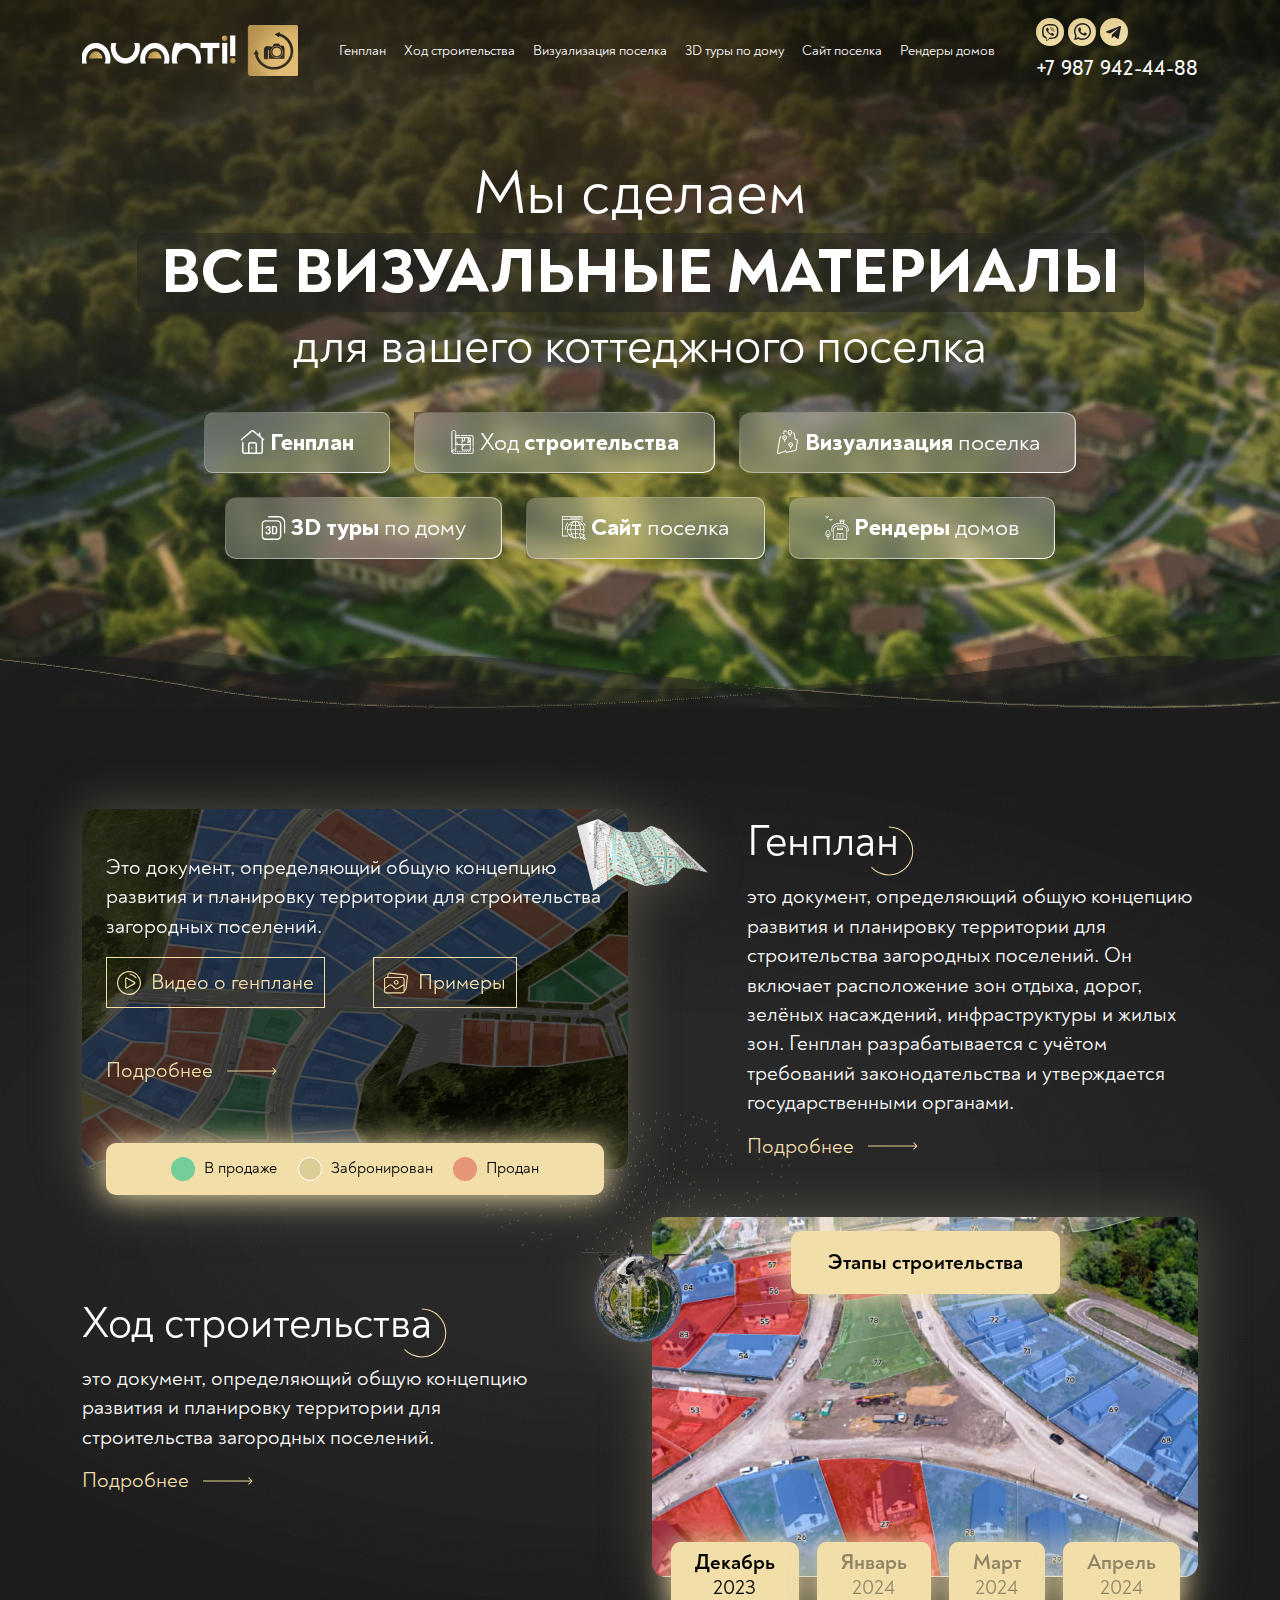
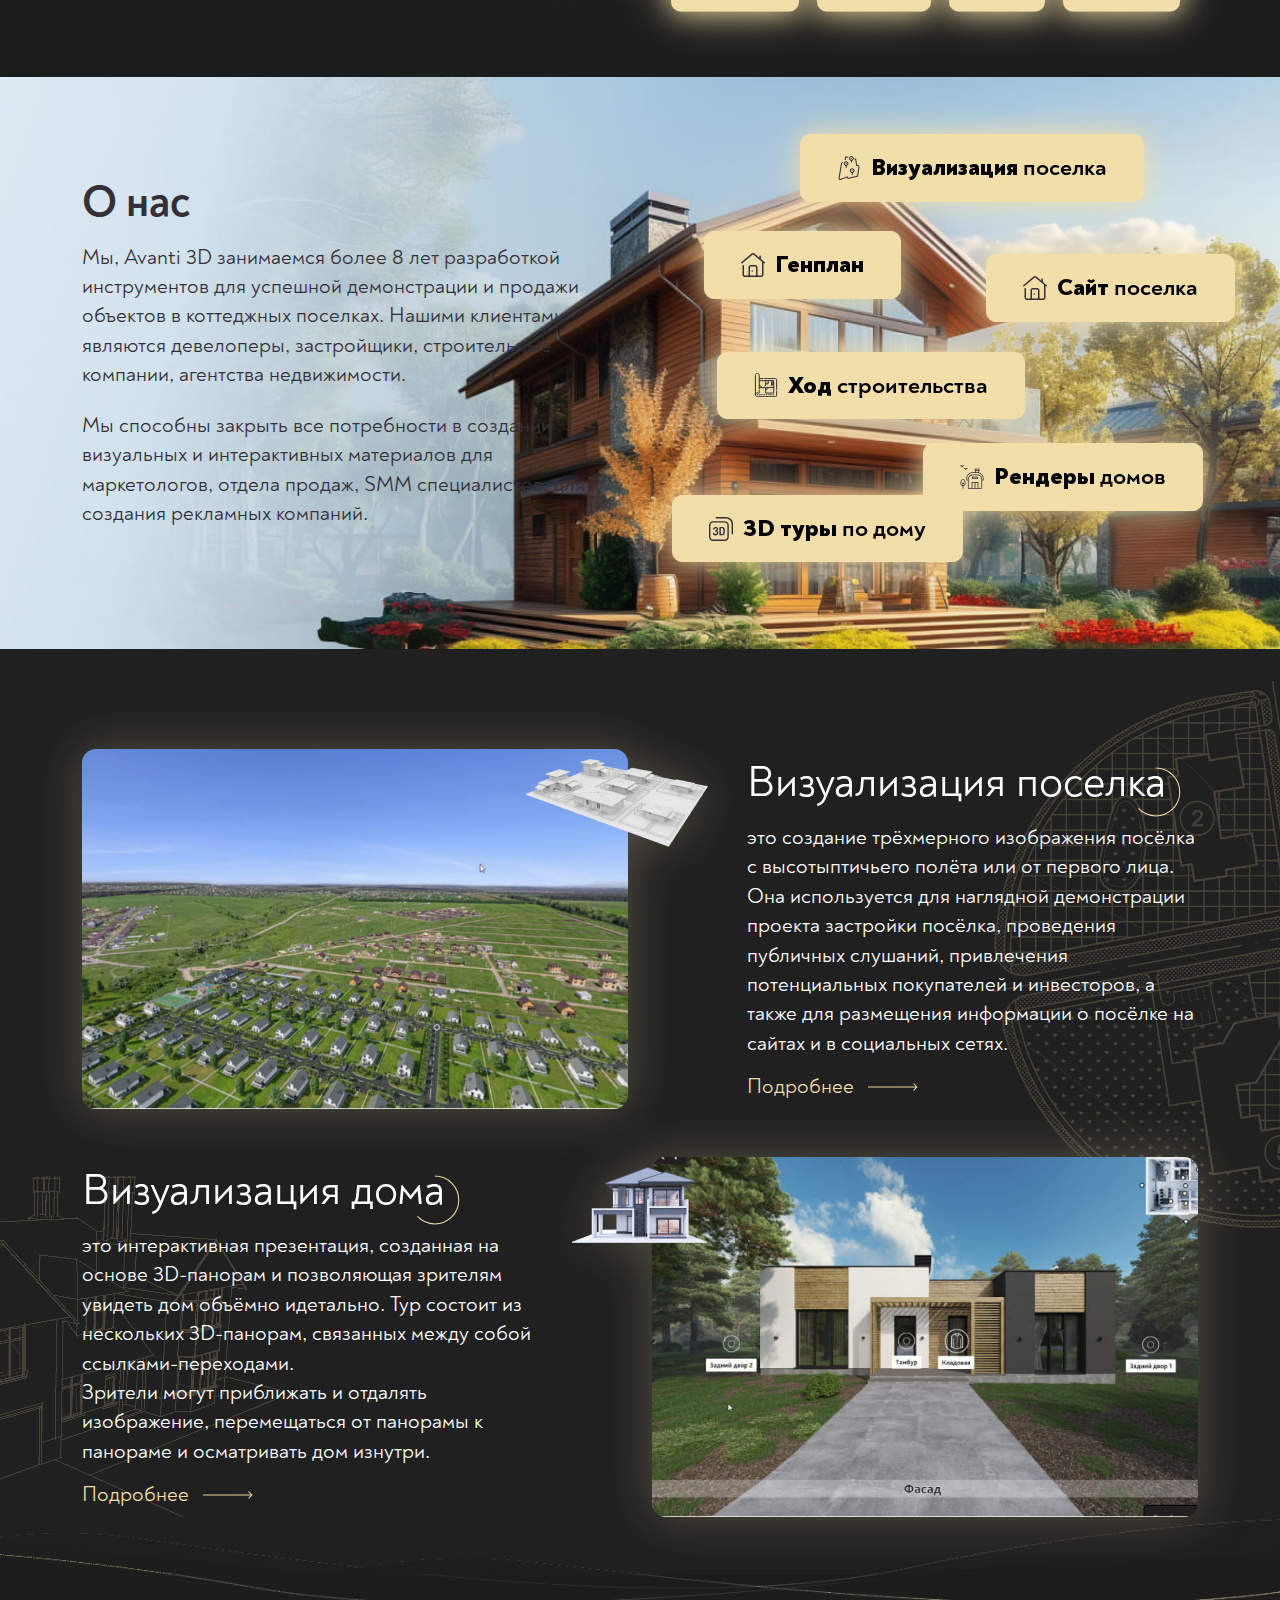
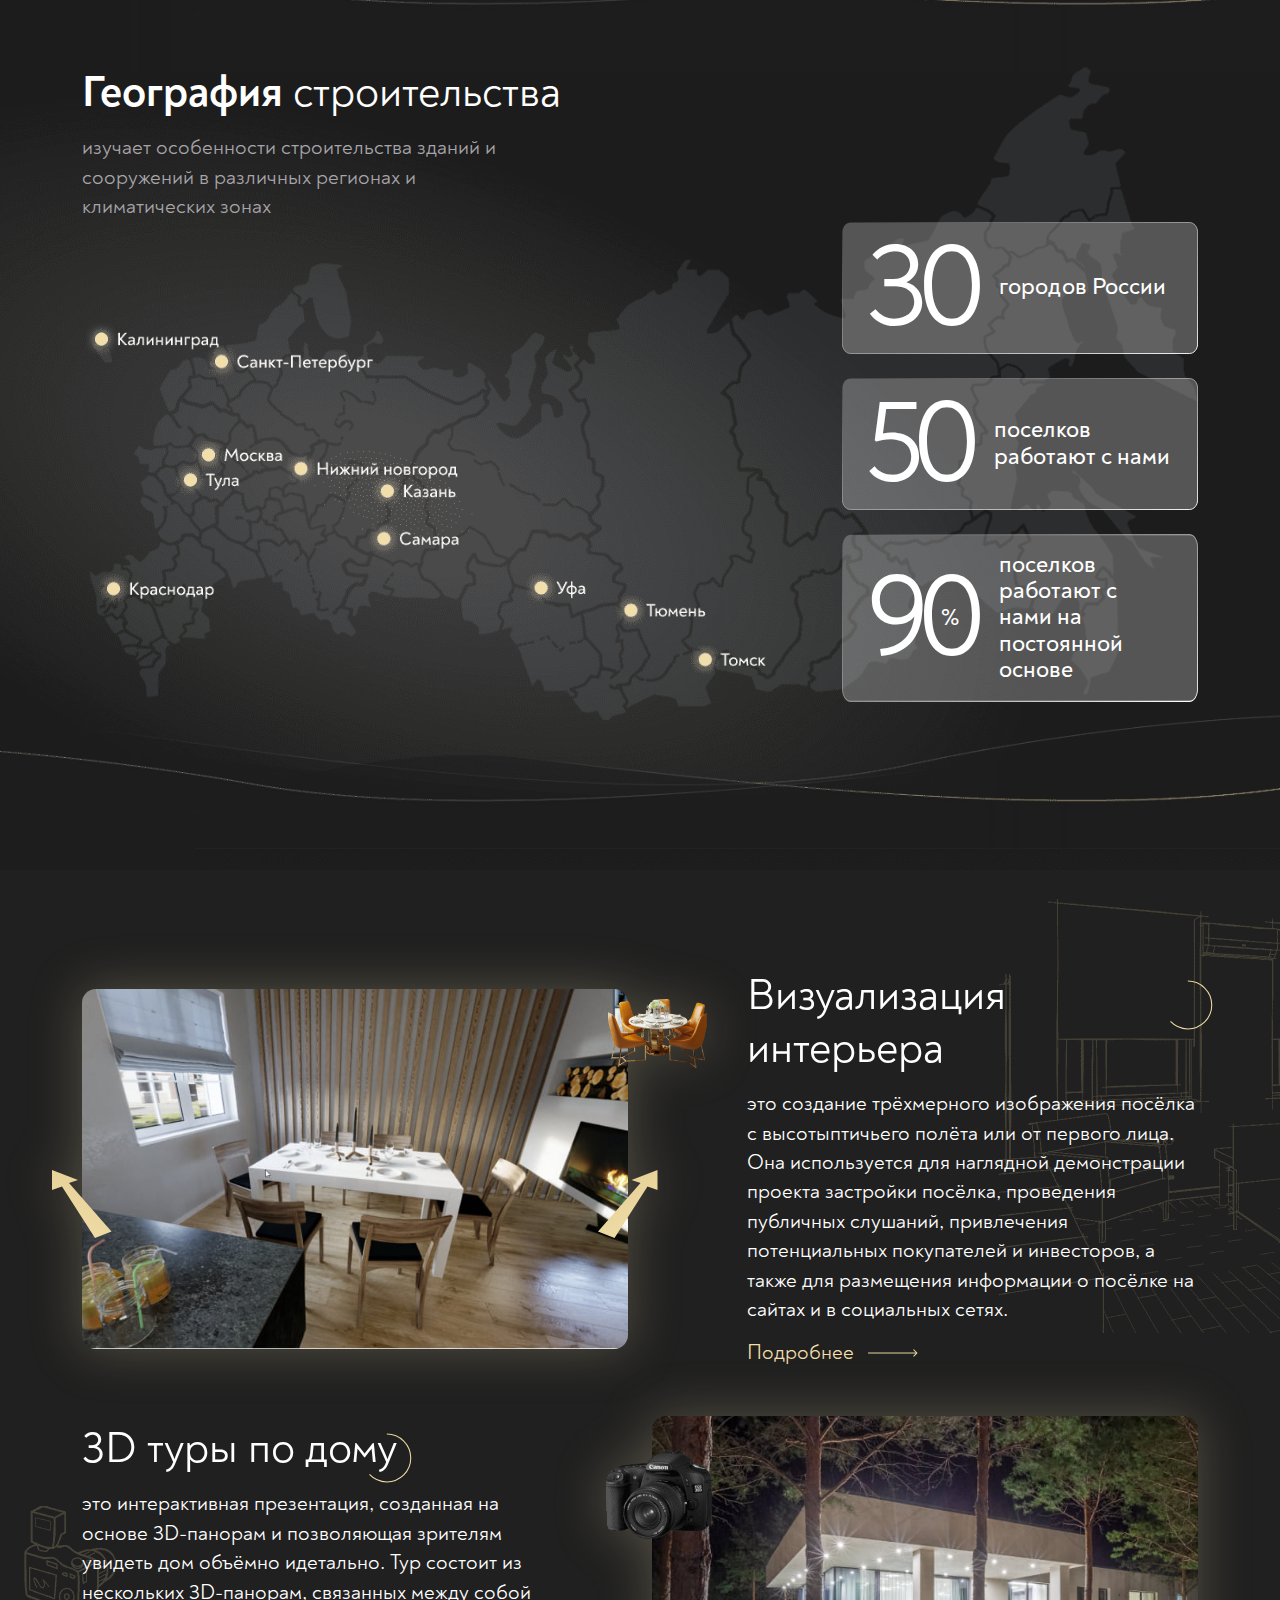
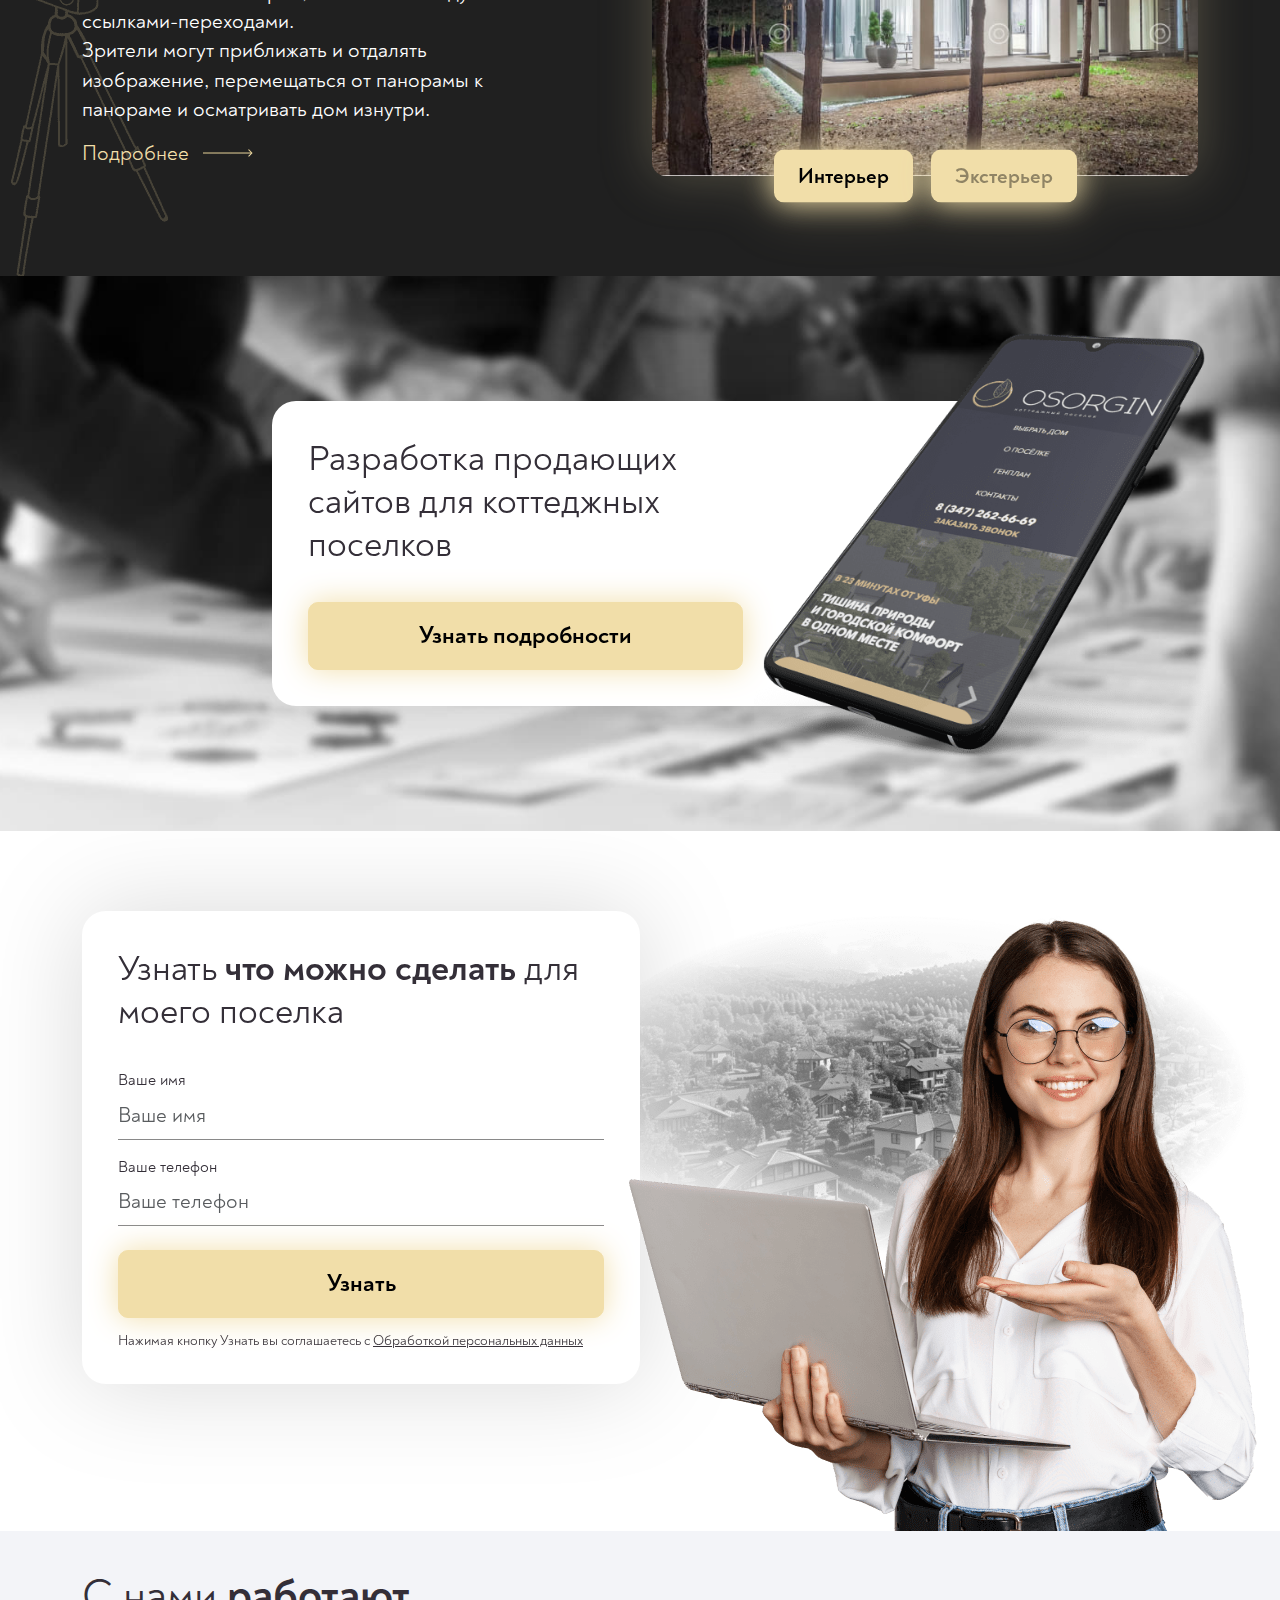
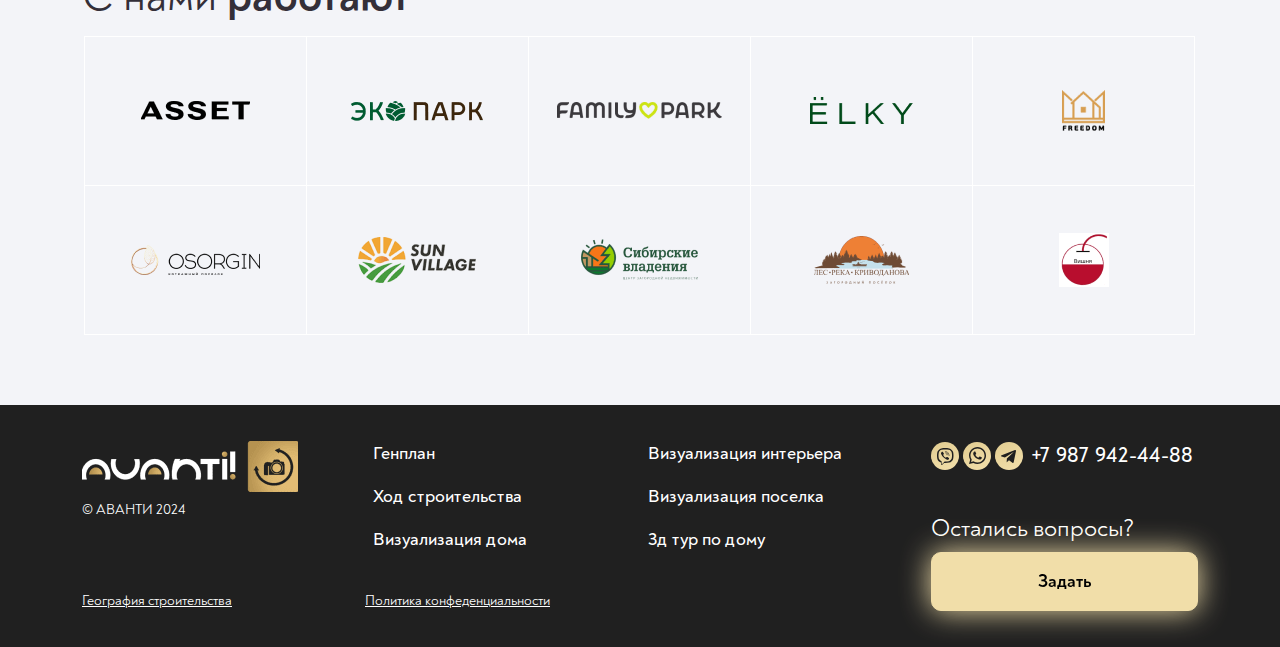
==== index.html @ cb3078d7 "desktop & mobile" ====
<!DOCTYPE html>
<html lang="ru">
<head>
    <meta charset="UTF-8">
    <meta name="viewport" content="width=device-width, initial-scale=1.0">
    <link rel="stylesheet" href="css/bootstrap.min.css">
    <link rel="stylesheet" href="css/style.min.css">
    <link rel="stylesheet" href="fonts/fonts.css">
    <title>Avanti</title>
</head>
<body>
    <main>
        <header>
            <div class="container d-flex justify-content-between align-items-center">
                <a href="index.html">
                    <img src="imgs/logo.png" alt="Avanti" class="logo">
                </a>
                <div class="offcanvas-xl offcanvas-end" tabindex="-1" id="offcanvasMenu">
                    <div class="offcanvas-bodyposition-relative">
                        <button type="button" class="btn-close d-xl-none" data-bs-dismiss="offcanvas" data-bs-target="#offcanvasMenu" aria-label="Close">
                            <svg stroke="currentColor" fill="none" stroke-width="0" viewBox="0 0 24 24" height="1em" width="1em" xmlns="http://www.w3.org/2000/svg"><path d="M6.2253 4.81108C5.83477 4.42056 5.20161 4.42056 4.81108 4.81108C4.42056 5.20161 4.42056 5.83477 4.81108 6.2253L10.5858 12L4.81114 17.7747C4.42062 18.1652 4.42062 18.7984 4.81114 19.1889C5.20167 19.5794 5.83483 19.5794 6.22535 19.1889L12 13.4142L17.7747 19.1889C18.1652 19.5794 18.7984 19.5794 19.1889 19.1889C19.5794 18.7984 19.5794 18.1652 19.1889 17.7747L13.4142 12L19.189 6.2253C19.5795 5.83477 19.5795 5.20161 19.189 4.81108C18.7985 4.42056 18.1653 4.42056 17.7748 4.81108L12 10.5858L6.2253 4.81108Z" fill="currentColor"></path></svg>
                        </button>
                        <nav>
                            <ul>
                                <li>
                                    <a href="">Генплан</a>
                                </li>
                                <li>
                                    <a href="">Ход строительства</a>
                                </li>
                                <li>
                                    <a href="">Визуализация поселка</a>
                                </li>
                                <li>
                                    <a href="">3D туры по дому</a>
                                </li>
                                <li>
                                    <a href="">Сайт поселка</a>
                                </li>
                                <li>
                                    <a href="">Рендеры домов</a>
                                </li>
                            </ul>
                        </nav>
                    </div>
                </div>
                
                <div class="d-none d-sm-block d-xxl-flex align-items-center">
                    <ul class="social">
                        <li><a href=""><img src="imgs/icons/viber.svg" alt="viber"></a></li>
                        <li><a href=""><img src="imgs/icons/wapp.svg" alt="wapp"></a></li>
                        <li><a href=""><img src="imgs/icons/tg.svg" alt="tg"></a></li>
                    </ul>
                    <a href="tel:+79879424488" class="d-block fs-md fw-5 ms-xxl-2 mt-2 mt-xxl-0">+7 987 942-44-88</a>
                </div>

                <button class="btn-mobileMenu d-xl-none" type="button" data-bs-toggle="offcanvas" data-bs-target="#offcanvasMenu">
                    <svg stroke="currentColor" fill="currentColor" stroke-width="0" viewBox="0 0 1024 1024" height="32px" width="32px" xmlns="http://www.w3.org/2000/svg"><path d="M27 193.6c-8.2-8.2-12.2-18.6-12.2-31.2s4-23 12.2-31.2S45.6 119 58.2 119h912.4c12.6 0 23 4 31.2 12.2s12.2 18.6 12.2 31.2-4 23-12.2 31.2-18.6 12.2-31.2 12.2H58.2c-12.6 0-23-4-31.2-12.2zm974.8 285.2c8.2 8.2 12.2 18.6 12.2 31.2s-4 23-12.2 31.2-18.6 12.2-31.2 12.2H58.2c-12.6 0-23-4-31.2-12.2S14.8 522.6 14.8 510s4-23 12.2-31.2 18.6-12.2 31.2-12.2h912.4c12.6 0 23 4 31.2 12.2zm0 347.4c8.2 8.2 12.2 18.6 12.2 31.2s-4 23-12.2 31.2-18.6 12.2-31.2 12.2H58.2c-12.6 0-23-4-31.2-12.2S14.8 870 14.8 857.4s4-23 12.2-31.2S45.6 814 58.2 814h912.4c12.6 0 23 4.2 31.2 12.2z"></path></svg>
                </button>
            </div>
        </header>

        <section class="sec1">
            <div class="container">
                <h1>
                    <span>Мы сделаем</span>
                    <br/><strong>все визуальные материалы</strong>
                    <br/>для вашего коттеджного поселка
                </h1>
                <ul class="sec1__menu">
                    <li>
                        <a href="">
                            <img src="imgs/icons/home.svg" alt="Генплан">
                            <strong>Генплан</strong>
                        </a>
                    </li>
                    <li>
                        <a href="">
                            <img src="imgs/icons/blueprint.svg" alt="Ход строительства">
                            Ход <strong>строительства</strong>
                        </a>
                    </li>
                    <li>
                        <a href="">
                            <img src="imgs/icons/area-with-pins.svg" alt="Визуализация поселка">
                            <strong>Визуализация</strong> поселка
                        </a>
                    </li>
                    <li>
                        <a href="">
                            <img src="imgs/icons/3d.svg" alt="3D туры по дому">
                            <strong>3D туры</strong> по дому
                        </a>
                    </li>
                    <li>
                        <a href="">
                            <img src="imgs/icons/interface.svg" alt="Сайт поселка">
                            <strong>Сайт</strong> поселка
                        </a>
                    </li>
                    <li>
                        <a href="">
                            <img src="imgs/icons/accommodation.svg" alt="Рендеры домов">
                            <strong>Рендеры</strong> домов
                        </a>
                    </li>
                </ul>
            </div>
        </section>

        <section class="sec2">
            <div class="container">
                <div class="row justify-content-between align-items-center gx-4 gy-5">
                    <div class="col-lg-6">
                        <div class="box">
                            <img src="imgs/img1.jpg" alt="map" class="box__bg">
                            <img src="imgs/icons/map-mini.png" alt="map" class="box__img-right">
                            <div class="box__inner">
                                <p>Это документ, определяющий общую концепцию развития и планировку территории для строительства загородных поселений.</p>
                                <div class="d-sm-flex mt-3">
                                    <button type="button" class="btn-border fs-md me-sm-4 me-lg-5 mb-2 mb-sm-0">
                                        <img src="imgs/icons/play-button.svg" alt="play-button">
                                        <span>Видео о генплане</span>
                                    </button>
                                    <button type="button" class="btn-border fs-md">
                                        <img src="imgs/icons/gallery.svg" alt="play-button">
                                        <span>Примеры</span>
                                    </button>
                                </div>
                                <a href="" class="more mt-5">
                                    <span>Подробнее</span>
                                    <img src="imgs/icons/arrow.svg" alt="arrow">
                                </a>
                            </div>
                            <div class="box__control-full">
                                <ul class="indicator">
                                    <li>
                                        <div class="indicator-sale"></div>
                                        <span>В продаже</span>
                                    </li>
                                    <li>
                                        <div class="indicator-booked"></div>
                                        <span>Забронирован</span>
                                    </li>
                                    <li>
                                        <div class="indicator-sold"></div>
                                        <span>Продан</span>
                                    </li>
                                </ul>
                            </div>
                        </div>
                    </div>
                    <div class="col-lg-5">
                        <h2>Генплан</h2>
                        <p>это документ, определяющий общую концепцию развития и планировку территории для строительства загородных поселений. Он включает расположение зон отдыха, дорог, зелёных насаждений, инфраструктуры и жилых зон. Генплан разрабатывается с учётом требований законодательства и утверждается государственными органами.</p>
                        <a href="" class="more">
                            <span>Подробнее</span>
                            <img src="imgs/icons/arrow.svg" alt="arrow">
                        </a>
                    </div>
                    <div class="col-lg-5">
                        <h2>Ход строительства</h2>
                        <p>это документ, определяющий общую концепцию развития и планировку территории для строительства загородных поселений.</p>
                        <a href="" class="more">
                            <span>Подробнее</span>
                            <img src="imgs/icons/arrow.svg" alt="arrow">
                        </a>
                    </div>
                    <div class="col-lg-6">
                        <div class="box">
                            <div id="carousel-stages" class="box__bg carousel slide">
                                <div class="carousel-inner">
                                    <div class="carousel-item active">
                                        <img src="imgs/img2.jpg" class="d-block w-100" alt="img2">
                                    </div>
                                    <div class="carousel-item">
                                        <img src="imgs/img1.jpg" class="d-block w-100" alt="img1">
                                    </div>
                                    <div class="carousel-item">
                                        <img src="imgs/img2.jpg" class="d-block w-100" alt="img2">
                                    </div>
                                    <div class="carousel-item">
                                        <img src="imgs/img1.jpg" class="d-block w-100" alt="img1">
                                    </div>
                                </div>
                                <div class="carousel-indicators">
                                    <button type="button" data-bs-target="#carousel-stages" data-bs-slide-to="0" class="active" aria-current="true">
                                        <strong>Декабрь</strong>
                                        <div>2023</div>
                                    </button>
                                    <button type="button" data-bs-target="#carousel-stages" data-bs-slide-to="1">
                                        <strong>Январь</strong>
                                        <div>2024</div>
                                    </button>
                                    <button type="button" data-bs-target="#carousel-stages" data-bs-slide-to="2">
                                        <strong>Март</strong>
                                        <div>2024</div>
                                    </button>
                                    <button type="button" data-bs-target="#carousel-stages" data-bs-slide-to="3">
                                        <strong>Апрель</strong>
                                        <div>2024</div>
                                    </button>
                                </div>
                            </div>
                            <img src="imgs/icons/globe.png" alt="map" class="box__img-left">
                            <div class="box__inner2">
                                <button type="button" class="btn-fill fs-md mx-auto">Этапы строительства</button>
                            </div>
                        </div>
                    </div>
                </div>
            </div>
        </section>

        <section class="sec3 position-relative">
            <div class="container">
                <div class="row">
                    <div class="col-lg-6">
                        <h2 class="simple fw-7">О нас</h2>
                        <p>Мы, Avanti 3D занимаемся более 8 лет разработкой инструментов для успешной демонстрации и продажи объектов в коттеджных поселках. Нашими клиентами являются девелоперы, застройщики, строительные компании, агентства недвижимости.</p>
                        <p>Мы способны закрыть все потребности в создании визуальных и интерактивных материалов для маркетологов, отдела продаж, SMM специалистов, для создания рекламных компаний.</p>
                    </div>
                </div>
                <div class="links">
                    <a href="" class="btn-fill fs-lg links-1">
                        <img src="imgs/icons/area-with-pins-black.svg" alt="Визуализация">
                        <div><strong>Визуализация</strong> поселка</div>
                    </a>
                    <a href="" class="btn-fill fs-lg links-2">
                        <img src="imgs/icons/home-black.svg" alt="Генплан">
                        <div><strong>Генплан</strong></div>
                    </a>
                    <a href="" class="btn-fill fs-lg links-3">
                        <img src="imgs/icons/home-black.svg" alt="Сайт">
                        <div><strong>Сайт</strong> поселка</div>
                    </a>
                    <a href="" class="btn-fill fs-lg links-4">
                        <img src="imgs/icons/blueprint-black.svg" alt="Ход строительства">
                        <div><strong>Ход</strong> строительства</div>
                    </a>
                    <a href="" class="btn-fill fs-lg links-5">
                        <img src="imgs/icons/3d-black.svg" alt="3D туры по дому">
                        <div><strong>3D туры</strong> по дому</div>
                    </a>
                    <a href="" class="btn-fill fs-lg links-6">
                        <img src="imgs/icons/accommodation-black.svg" alt="Рендеры домов">
                        <div><strong>Рендеры</strong> домов</div>
                    </a>
                </div>
            </div>
        </section>

        <section class="sec4">
            <div class="container">
                <div class="row justify-content-between align-items-center gx-4 gy-5">
                    <div class="col-lg-6">
                        <div class="box">
                            <img src="imgs/img3.jpg" alt="img3" class="box__bg">
                            <img src="imgs/icons/model.png" alt="model" class="box__img-right">
                        </div>
                    </div>
                    <div class="col-lg-5">
                        <h2>Визуализация поселка</h2>
                        <p>это создание трёхмерного изображения посёлка с высотыптичьего полёта или от первого лица. Она используется для наглядной демонстрации проекта застройки посёлка, проведения публичных слушаний, привлечения потенциальных покупателей и инвесторов, а также для размещения информации о посёлке на сайтах и в социальных сетях.</p>
                        <a href="" class="more">
                            <span>Подробнее</span>
                            <img src="imgs/icons/arrow.svg" alt="arrow">
                        </a>
                    </div>
                    <div class="col-lg-5">
                        <h2>Визуализация дома</h2>
                        <p>это интерактивная презентация, созданная на основе 3D-панорам и позволяющая зрителям увидеть дом объёмно идетально. Тур состоит из нескольких 3D-панорам, связанных между собой ссылками-переходами.</p>
                        <p>Зрители могут приближать и отдалять изображение, перемещаться от панорамы к панораме и осматривать дом изнутри.</p>
                        <a href="" class="more">
                            <span>Подробнее</span>
                            <img src="imgs/icons/arrow.svg" alt="arrow">
                        </a>
                    </div>
                    <div class="col-lg-6">
                        <div class="box">
                            <img src="imgs/img4.jpg" alt="img4" class="box__bg">
                            <img src="imgs/icons/house.png" alt="house" class="box__img-left">
                        </div>
                    </div>
                </div>
            </div>
        </section>

        <section class="sec5">
            <div class="container position-relative">
                <div class="sec5-main container z-2">
                    <h2 class="simple"><strong>География</strong> строительства</h2>
                    <div class="row mb-4 mb-lg-0">
                        <div class="col-lg-5">
                            <p>изучает особенности строительства зданий и сооружений в различных регионах и климатических зонах</p>
                        </div>
                    </div>
                    <div class="row justify-content-end">
                        <div class="col-lg-5 col-xl-4">
                            <ul>
                                <li>
                                    <div class="num">30</div>
                                    <div class="text">городов России</div>
                                </li>
                                <li>
                                    <div class="num">50</div>
                                    <div class="text">поселков работают с нами</div>
                                </li>
                                <li>
                                    <div class="num percent">90</div>
                                    <div class="text">поселков работают с нами на постоянной основе</div>
                                </li>
                            </ul>
                        </div>
                    </div>
                </div>
                <img src="imgs/MAPwithCities.png" alt="География строительства" class="w-100 position-relative z-1">
            </div>
        </section>

        <section class="sec6">
            <div class="container">
                <div class="row justify-content-between align-items-center gx-4 gy-5">
                    <div class="col-lg-6">
                        <div class="box">
                            <div id="carousel-visual" class="box__bg carousel slide">
                                <div class="carousel-inner">
                                    <div class="carousel-item active">
                                        <img src="imgs/img5.jpg" class="d-block w-100" alt="img5">
                                    </div>
                                    <div class="carousel-item">
                                        <img src="imgs/img2.jpg" class="d-block w-100" alt="img2">
                                    </div>
                                </div>
                            </div>
                            <button class="carousel-control-prev" type="button" data-bs-target="#carousel-visual" data-bs-slide="prev">
                                <img src="imgs/icons/prev.svg" alt="prev">
                            </button>
                            <button class="carousel-control-next" type="button" data-bs-target="#carousel-visual" data-bs-slide="next">
                                <img src="imgs/icons/next.svg" alt="next">
                            </button>
                            <img src="imgs/icons/table.png" alt="table" class="box__img-right">
                        </div>
                    </div>
                    <div class="col-lg-5">
                        <h2>Визуализация интерьера</h2>
                        <p>это создание трёхмерного изображения посёлка с высотыптичьего полёта или от первого лица. Она используется для наглядной демонстрации проекта застройки посёлка, проведения публичных слушаний, привлечения потенциальных покупателей и инвесторов, а также для размещения информации о посёлке на сайтах и в социальных сетях.</p>
                        <a href="" class="more">
                            <span>Подробнее</span>
                            <img src="imgs/icons/arrow.svg" alt="arrow">
                        </a>
                    </div>
                    <div class="col-lg-5">
                        <h2>3D туры по дому</h2>
                        <p>это интерактивная презентация, созданная на основе 3D-панорам и позволяющая зрителям увидеть дом объёмно идетально. Тур состоит из нескольких 3D-панорам, связанных между собой ссылками-переходами.</p>
                        <p>Зрители могут приближать и отдалять изображение, перемещаться от панорамы к панораме и осматривать дом изнутри.</p>
                        <a href="" class="more">
                            <span>Подробнее</span>
                            <img src="imgs/icons/arrow.svg" alt="arrow">
                        </a>
                    </div>
                    <div class="col-lg-6">
                        <div class="box">
                            <div id="carousel-tour" class="box__bg carousel slide">
                                <div class="carousel-inner">
                                    <div class="carousel-item active">
                                        <img src="imgs/img6.jpg" class="d-block w-100" alt="img6">
                                    </div>
                                    <div class="carousel-item">
                                        <img src="imgs/img2.jpg" class="d-block w-100" alt="img2">
                                    </div>
                                </div>
                                <div class="carousel-indicators">
                                    <button class="py-3 active" type="button" data-bs-target="#carousel-tour" data-bs-slide-to="0" aria-current="true">
                                        <strong>Интерьер</strong>
                                    </button>
                                    <button class="py-3" type="button" data-bs-target="#carousel-tour" data-bs-slide-to="1">
                                        <strong>Экстерьер</strong>
                                    </button>
                                </div>
                            </div>
                            <img src="imgs/icons/camera.png" alt="camera" class="box__img-left">
                            
                        </div>
                    </div>
                </div>
            </div>
        </section>

        <section class="sec7">
            <div class="container position-relative">
                <div class="row justify-content-center">
                    <div class="col-lg-8">
                        <div class="cont">
                            <div class="row">
                                <div class="col-sm-8">
                                    <h3>Разработка продающих сайтов для коттеджных поселков</h3>
                                    <button type="button" class="btn-fill fs-lg w-100 mt-4">Узнать подробности</button>
                                </div>
                            </div>
                        </div>
                        <img src="imgs/smartphone.png" alt="smartphone" class="smartphone d-none d-sm-block">
                    </div>
                </div>
            </div>
        </section>

        <section class="callback">
            <div class="container position-relative">
                <div class="row gx-0">   
                    <div class="col-lg-6 col-xxl-5">
                        <form action="">
                            <h3>Узнать <strong>что можно сделать</strong> для моего поселка </h3>
                            <div class="mb-3">
                                <label for="userName" class="form-label mb-0">Ваше имя</label>
                                <input type="text" class="form-control fs-md" id="userName" placeholder="Ваше имя">
                            </div>
                            <div class="mb-4">
                                <label for="userPhone" class="form-label mb-0">Ваше телефон</label>
                                <input type="tel" class="form-control fs-md" id="userPhone" placeholder="Ваше телефон">
                            </div>
                            <button type="button" class="btn-fill w-100 fs-lg mb-3">Узнать</button>
                            <p class="fs-xs lh-1">Нажимая кнопку Узнать вы соглашаетесь с <a href="" class="text-decoration-underline lh-1">Обработкой персональных данных</a></p>
                        </form>
                    </div>
                    <div class="d-none d-lg-block col-6 col-xxl-7 position-relative">
                        <img class="callback__bg-1" src="imgs/bg/callback-bg.png" alt="callback-bg">
                        <img class="callback__bg-2" src="imgs/woman.png" alt="woman">
                    </div>
                </div>
            </div>
        </section>

        <section class="sec8">
            <div class="container position-relative">
                <h2 class="simple">С нами <strong>работают</strong></h2>
                <div class="brands">
                    <img src="imgs/brands/asset.png" alt="asset">
                    <img src="imgs/brands/экопарк.png" alt="экопарк">
                    <img src="imgs/brands/familypark.png" alt="familypark">
                    <img src="imgs/brands/elki.png" alt="elki">
                    <img src="imgs/brands/freedom.png" alt="freedom">
                    <img src="imgs/brands/osorgin.png" alt="osorgin">
                    <img src="imgs/brands/sunvillage.png" alt="sunvillage">
                    <img src="imgs/brands/сибирские владения.png" alt="сибирские владения">
                    <img src="imgs/brands/криводанова.png" alt="криводанова">
                    <img src="imgs/brands/вишня.png" alt="вишня">
                </div>
            </div>
        </section>
    </main>
    <footer>
        <div class="container">
            <div class="footerGrid">
                <div class="footerGrid__logo">
                    <img src="imgs/logo.png" alt="АВАНТИ" class="img-fluid">
                    <p class="fs-xs mt-2">© АВАНТИ 2024</p>
                </div>
                <div class="footerGrid__menu">
                    <div class="row row-cols-lg-2 row-cols-xxl-3 g-3">
                        <div>
                            <ul>
                                <li><a href="">Генплан</a></li>
                                <li><a href="">Ход строительства</a></li>
                                <li><a href="">Визуализация дома</a></li>
                            </ul>
                        </div>
                        <div>
                            <ul>
                                <li><a href="">Визуализация интерьера</a></li>
                                <li><a href="">Визуализация поселка</a></li>
                                <li><a href="">3д тур по дому</a></li>
                            </ul>
                        </div>
                    </div>
                </div>
                <div class="footerGrid__contacts">
                    <div class="d-xl-flex align-items-center">
                        <ul class="social">
                            <li><a href=""><img src="imgs/icons/viber.svg" alt="viber"></a></li>
                            <li><a href=""><img src="imgs/icons/wapp.svg" alt="wapp"></a></li>
                            <li><a href=""><img src="imgs/icons/tg.svg" alt="tg"></a></li>
                        </ul>
                        <a href="tel:+79879424488" class="d-block fs-md fw-5 ms-xl-2 mt-2 mt-xl-0">+7 987 942-44-88</a>
                    </div>
                    <div class="mt-4">
                        <h4>Остались вопросы?</h4>
                        <button type="button" class="btn-fill fs-sm fw-7 w-100">Задать</button>
                    </div>
                </div>
                <div class="footerGrid__links">
                    <div class="row row-cols-sm-2 row-cols-lg-3">
                        <div><a href="" class="fs-xs text-decoration-underline">География строительства</a></div>
                        <div><a href="" class="fs-xs text-decoration-underline">Политика конфеденциальности</a></div>
                    </div>
                </div>
            </div>
        </div>
    </footer>

    <script src="js/bootstrap.bundle.min.js"></script>
</body>
</html>
---- css/style.min.css ----
:root{--fs-xs: 14px;--fs-sm: 18px;--fs-md: 21px;--fs-lg: 24px;--fs-xl: 36px;--fs-xxl: 44px;--radius: 10px;--accent: #F1DEA9;--accent-darker: #E3CE93;--transition: 250ms ease-in;--gradient: linear-gradient(to bottom, var(--accent-darker), var(--accent));--bg-color: #202020;--font-color: #342F38}@media(max-width: 1199.98px){:root{--fs-sm: 16px;--fs-md: 18px;--fs-lg: 20px;--fs-xl: 30px;--fs-xxl: 36px}}h1,h2,h3,h4,h5,h6,p,label,span,a,button,form,fieldset,legend,select,input,textarea,button,div,blockquote,cite,figure,figcaption,table,ul,ol,dl,li,address{line-height:140%;margin-bottom:0px}a{color:inherit;text-decoration:none;outline:none;transition:color 300ms ease-in}a:hover,a:focus,a:active{color:inherit;text-decoration:none;outline:none}h1{font-family:"Noah";font-size:64px;font-weight:400;text-align:center;color:#fff;margin-bottom:.6em}h1 span{font-size:1.25em}h1 strong{font-size:1.25em;font-weight:800;text-transform:uppercase;background-color:rgba(34,34,34,.52);border-radius:var(--radius);padding:0px var(--fs-lg)}@media(max-width: 1399.98px){h1{font-size:50px}}@media(max-width: 1199.98px){h1{font-size:45px}}@media(max-width: 767.98px){h1{font-size:35px}}@media(max-width: 575.98px){h1{font-size:25px}}h2{font-size:var(--fs-xxl);text-align:left;font-weight:400;line-height:120%;width:-moz-fit-content;width:fit-content;position:relative;margin-bottom:.3em}h2:not(.simple)::after{content:"";position:absolute;top:.22em;right:-0.35em;height:100%;width:1em;background:url(../imgs/icons/h2-after.svg) no-repeat;background-size:contain}h3{font-size:var(--fs-xl);text-align:left;font-weight:400;line-height:120%;margin-bottom:1em}h4{font-size:var(--fs-lg);text-align:left;font-weight:400;line-height:120%;margin-bottom:.33em}.fs-xs{font-size:var(--fs-xs)}.fs-sm{font-size:var(--fs-sm)}.fs-md{font-size:var(--fs-md)}.fs-lg{font-size:var(--fs-lg)}.fw-5{font-weight:500}.fw-7{font-weight:700}.lh-1{line-height:100%}button{background:none;border:none;padding:unset;display:block;font-family:inherit;color:inherit;outline:none !important}.btn,.btn-fill,.btn-border{display:flex;flex-direction:row;justify-content:center;align-items:center;flex-wrap:nowrap;text-align:center;transition:var(--transition);width:-moz-fit-content;width:fit-content;border-radius:0px;font-weight:400;padding:var(--radius);gap:var(--radius)}.btn-border{border:1px solid var(--accent);color:var(--accent);background-color:rgba(0,0,0,0);transition-property:color,border-color}.btn-border:hover,.btn-border:focus,.btn-border:active{border:1px solid var(--accent-darker);color:var(--accent-darker)}.btn-fill{border:1px solid var(--accent);border-radius:var(--radius);color:#000;font-weight:700;padding:1rem var(--fs-xl);background-color:var(--accent);transition-property:color,background-color;filter:drop-shadow(0px 0px 15px var(--accent))}.btn-fill:hover,.btn-fill:focus,.btn-fill:active{background-color:var(--accent);color:#000}.btn-mobileMenu{color:#fff;transition:color var(--transition)}.btn-mobileMenu:hover,.btn-mobileMenu:focus,.btn-mobileMenu:active{color:var(--accent)}.form-control,.form-select{--bs-body-bg: transparent;--bs-border-color: #898989;--bs-border-radius: 0px;padding:var(--radius) 0em;line-height:100%;border-width:0px 0px 1px 0px}.more{display:flex;flex-direction:row;justify-content:flex-start;align-items:center;flex-wrap:nowrap;font-size:var(--fs-md);gap:var(--fs-xs);margin-top:var(--fs-xs);color:var(--accent);transition:color var(--transition)}.more:hover,.morefocus,.more:active{color:var(--accent-darker)}.carousel-control-next,.carousel-control-prev{top:50%;bottom:unset;width:60px;height:70px;opacity:1;transform:translateY(-50%)}.carousel-control-next img,.carousel-control-prev img{width:100%;height:100%;-o-object-fit:contain;object-fit:contain}.carousel-control-prev{transform:translateX(-50%)}@media(max-width: 991.98px){.carousel-control-prev{transform:translateX(-15%)}}.carousel-control-next{transform:translateX(50%)}@media(max-width: 991.98px){.carousel-control-next{transform:translateX(15%)}}.box{--height: 360px;width:100%;height:var(--height);filter:drop-shadow(0px 0px 25px rgba(241, 222, 169, 0.25));position:relative}@media(max-width: 1199.98px){.box{--height: 320px }}@media(max-width: 575.98px){.box{margin-bottom:50px}}.box__bg{width:100%;height:var(--height);-o-object-fit:cover;object-fit:cover;position:relative;z-index:1;border-radius:var(--fs-xs);-webkit-backface-visibility:hidden;-webkit-transform:translate3d(0, 0, 0);isolation:isolate;transform:translateZ(0)}.box__bg.carousel .carousel-inner img{width:100%;height:var(--height);-o-object-fit:cover;object-fit:cover;border-radius:var(--fs-xs);-webkit-backface-visibility:hidden;-webkit-transform:translate3d(0, 0, 0);isolation:isolate;transform:translateZ(0)}.box__bg.carousel .carousel-indicators{position:absolute;z-index:10;top:100%;bottom:unset;transform:translateY(-50%);left:var(--fs-lg);right:var(--fs-lg);display:flex;flex-direction:row;justify-content:center;align-items:flex-start;flex-wrap:nowrap;gap:var(--fs-sm);margin:0px !important}@media(max-width: 575.98px){.box__bg.carousel .carousel-indicators{left:0px;right:0px;gap:var(--radius);flex-wrap:wrap}}.box__bg.carousel .carousel-indicators [data-bs-target]{width:unset;height:unset;text-indent:unset;font-size:var(--fs-md);color:#000;background-color:var(--accent);border:none !important;border-radius:var(--radius) !important;filter:drop-shadow(0px 0px 15px var(--accent));padding:var(--radius) var(--fs-lg);line-height:100%;margin:0px !important;opacity:1}.box__bg.carousel .carousel-indicators [data-bs-target] strong,.box__bg.carousel .carousel-indicators [data-bs-target] div{opacity:.4}.box__bg.carousel .carousel-indicators [data-bs-target].active strong,.box__bg.carousel .carousel-indicators [data-bs-target].active div{opacity:1}.box__img,.box__img-right,.box__img-left{position:absolute;z-index:7;top:var(--radius)}@media(max-width: 991.98px){.box__img,.box__img-right,.box__img-left{display:none}}.box__img-left{left:-80px}.box__img-right{right:-80px}.box__inner{position:absolute;top:0px;left:0px;width:100%;height:100%;overflow:hidden;z-index:5;border-radius:var(--fs-xs);-webkit-backface-visibility:hidden;-webkit-transform:translate3d(0, 0, 0);isolation:isolate;transform:translateZ(0);background-color:rgba(0,0,0,.69);padding:var(--fs-xxl) var(--fs-lg)}.box__inner2{position:absolute;top:0px;left:0px;width:100%;height:80%;overflow:hidden;z-index:5;border-radius:var(--fs-xs);-webkit-backface-visibility:hidden;-webkit-transform:translate3d(0, 0, 0);isolation:isolate;transform:translateZ(0);padding:var(--fs-xs)}.box__control,.box__control-full{position:absolute;z-index:10;top:100%;transform:translateY(-50%);left:var(--fs-lg);right:var(--fs-lg)}@media(max-width: 575.98px){.box__control,.box__control-full{left:0px;right:0px}}.box__control-full{background-color:var(--accent);padding:var(--fs-xs) var(--fs-xxl);border-radius:var(--radius);filter:drop-shadow(0px 0px 15px var(--accent))}@media(max-width: 575.98px){.box__control-full{padding:var(--fs-xs) var(--fs-xs)}}.box__control-full .indicator{list-style:none;padding-left:0px;display:flex;flex-direction:row;justify-content:space-evenly;align-items:center;flex-wrap:nowrap;width:100%;color:#000}@media(max-width: 575.98px){.box__control-full .indicator{flex-direction:column;gap:9px}}.box__control-full .indicator li{display:flex;flex-direction:row;justify-content:center;align-items:center;flex-wrap:nowrap;gap:9px}.box__control-full .indicator li span{flex:1}.box__control-full .indicator-sale{width:var(--fs-lg);height:var(--fs-lg);border-radius:50%;background-color:#74ce9a}.box__control-full .indicator-booked{width:var(--fs-lg);height:var(--fs-lg);border-radius:50%;border:1px solid #fff;background-color:#dccd96}.box__control-full .indicator-sold{width:var(--fs-lg);height:var(--fs-lg);border-radius:50%;background-color:#e69579}body{font-family:"Noah";font-size:16px;font-weight:400;color:var(--font-color)}header{color:#fff;position:absolute;top:0px;left:0px;width:100%;z-index:100;padding:var(--fs-sm)}header .logo{max-width:220px}@media(max-width: 575.98px){header .logo{max-width:180px}}header nav ul{list-style:none;padding-left:0px;display:flex;flex-direction:row;justify-content:center;align-items:center;flex-wrap:nowrap;gap:var(--fs-sm)}@media(max-width: 1199.98px){header nav ul{flex-direction:column;font-size:var(--fs-lg);padding:var(--fs-xl) var(--fs-sm)}}header nav ul li a{display:block;font-size:var(--fs-xs);color:#fff;transition:color var(--transition)}header nav ul li a:hover,header nav ul li a:focus,header nav ul li a:active{color:var(--accent)}.social{list-style:none;padding-left:0px;display:flex;flex-direction:row;justify-content:flex-start;align-items:center;flex-wrap:nowrap;gap:4px}.sec1{position:relative;z-index:1;background:url(../imgs/bg/sec1.jpg) no-repeat;background-size:cover;padding:150px 0px 200px}@media(max-width: 575.98px){.sec1{padding:100px 0px 100px}}.sec1__menu{list-style:none;padding-left:0px;display:flex;flex-direction:row;justify-content:center;align-items:center;flex-wrap:wrap;gap:var(--fs-lg)}.sec1__menu li a{display:flex;flex-direction:row;justify-content:center;align-items:center;flex-wrap:nowrap;font-size:var(--fs-lg);padding:var(--fs-xs) var(--fs-xl);color:#fff;gap:5px;position:relative;transform:scale(100%);transition:transform var(--transition)}.sec1__menu li a strong{font-weight:800}.sec1__menu li a::after{content:"";position:absolute;z-index:-1;top:0px;left:0px;width:100%;height:100%;background:url(../imgs/bg/btnBG.svg) no-repeat;background-size:100% 100%;-webkit-backdrop-filter:blur(11px);backdrop-filter:blur(11px)}.sec1__menu li a:hover{transform:scale(105%)}.sec2{padding:200px 0px 100px;background:url(../imgs/bg/sec2.png) center top no-repeat;background-size:cover;color:#fff;margin-top:-150px;position:relative;z-index:2}.sec2 p{font-size:var(--fs-md)}.sec3{padding:100px 0px;background-image:url(../imgs/bg/about.jpg);background-position:100% 50%;background-repeat:no-repeat;background-size:cover;background-position:100% 50%}@media(max-width: 1199.98px){.sec3{background-position:85% 50%}}@media(max-width: 991.98px){.sec3{padding:50px 0px;background:none}}.sec3 p{font-size:var(--fs-md);margin-bottom:var(--fs-md)}.sec3 .links{position:absolute;left:50%;top:0%;height:100%;width:50%}@media(max-width: 991.98px){.sec3 .links{position:relative;left:unset;top:unset;width:100%;height:-moz-fit-content;height:fit-content;background-image:url(../imgs/bg/about.jpg);background-position:100% 50%;background-repeat:no-repeat;background-size:cover;background-position:100% 50%;display:flex;flex-direction:column;justify-content:flex-start;align-items:flex-end;flex-wrap:nowrap;padding:1em;gap:1em}}.sec3 .links-1{position:absolute;top:10%;left:25%}@media(max-width: 991.98px){.sec3 .links-1{position:relative;top:unset;left:unset;right:unset}}.sec3 .links-2{position:absolute;top:27%;left:10%}@media(max-width: 991.98px){.sec3 .links-2{position:relative;top:unset;left:unset;right:unset}}.sec3 .links-3{position:absolute;top:31%;right:7%}@media(max-width: 991.98px){.sec3 .links-3{position:relative;top:unset;left:unset;right:unset}}.sec3 .links-4{position:absolute;top:48%;left:12%}@media(max-width: 991.98px){.sec3 .links-4{position:relative;top:unset;left:unset;right:unset}}.sec3 .links-5{position:absolute;top:73%;left:5%}@media(max-width: 991.98px){.sec3 .links-5{position:relative;top:unset;left:unset;right:unset}}.sec3 .links-6{position:absolute;top:64%;right:12%}@media(max-width: 991.98px){.sec3 .links-6{position:relative;top:unset;left:unset;right:unset}}.sec4{padding:100px 0px 0px;background-color:var(--bg-color);background-image:url(../imgs/bg/sec4-left.png),url(../imgs/bg/sec4-right.png);background-position:0% 100%,100% 10%;background-size:auto;background-repeat:no-repeat;color:#fff}@media(max-width: 575.98px){.sec4{padding:50px 0px 0px}}.sec4 p{font-size:var(--fs-md)}.sec5{background-color:var(--bg-color);background-image:url(../imgs/bg/sec5-bg.png);background-repeat:no-repeat;background-position:center;background-size:cover;padding:150px 0px;color:#fff}@media(max-width: 575.98px){.sec5{padding:50px 0px}}.sec5 p{font-size:var(--fs-md);color:#a7a5a9}.sec5 ul{list-style:none;padding-left:0px}.sec5 ul li{background:url(../imgs/bg/ul-liBG.svg) no-repeat;background-size:100% 100%;padding:var(--fs-sm) var(--fs-lg);margin-bottom:var(--fs-lg);display:flex;flex-direction:row;justify-content:flex-start;align-items:center;flex-wrap:nowrap}.sec5 ul li .num{position:relative;font-size:120px;line-height:80%;letter-spacing:-12px;margin-right:var(--fs-lg)}.sec5 ul li .num.percent::after{content:"%";position:absolute;top:50%;right:25%;font-size:var(--fs-lg);font-weight:500;line-height:110%;transform:translateY(-50%)}.sec5 ul li .text{font-size:var(--fs-lg);font-weight:500;line-height:110%}.sec5-main{width:100%;position:absolute;left:0px;top:0px}@media(max-width: 991.98px){.sec5-main{position:relative}}.sec6{padding:100px 0px;background-color:var(--bg-color);background-image:url(../imgs/bg/sec6-left.png),url(../imgs/bg/sec6-right.png);background-position:1% 100%,100% 5%;background-size:auto;background-repeat:no-repeat;color:#fff}@media(max-width: 575.98px){.sec6{padding:50px 0px}}.sec6 p{font-size:var(--fs-md)}.sec7{padding:125px 0px 200px;background:url(../imgs/bg/sec7-bg.jpg) no-repeat center;background-size:cover}@media(max-width: 1399.98px){.sec7{padding:125px 0px 125px}}@media(max-width: 991.98px){.sec7{padding:50px 0px}}.sec7 .cont{background-color:#fff;border-radius:var(--fs-lg);padding:var(--fs-xl);filter:drop-shadow(0px 0px 50px rgba(0, 0, 0, 0.15))}.sec7 .smartphone{position:absolute;top:0px;right:0px;z-index:10;transform:translateY(-15%);width:40%}.callback{padding:80px 0px 0px;overflow:hidden}@media(max-width: 991.98px){.callback{padding:50px 0px}}.callback__bg-1{width:110%;height:620px;-o-object-fit:contain;object-fit:contain;-o-object-position:center top;object-position:center top}.callback__bg-2{position:absolute;bottom:0px;left:-2%;z-index:5}.callback form{background-color:#fff;border-radius:var(--fs-lg);padding:var(--fs-xl);filter:drop-shadow(0px 0px 50px rgba(0, 0, 0, 0.15))}.sec8{background-color:#f3f4f8;padding:40px 0px 70px}.brands{display:flex;flex-direction:row;justify-content:center;align-items:flex-start;flex-wrap:wrap}.brands img{width:16.6666666667%;height:150px;-o-object-fit:scale-down;object-fit:scale-down;border:1px solid #fff;margin-left:-1px;margin-top:-1px}@media(max-width: 1399.98px){.brands img{width:20%}}@media(max-width: 1199.98px){.brands img{width:25%}}@media(max-width: 991.98px){.brands img{width:33.3333333333%}}@media(max-width: 767.98px){.brands img{height:120px}}@media(max-width: 575.98px){.brands img{width:50%;height:25vw}}footer{background-color:var(--bg-color);color:#fff;padding:var(--fs-xl) 0px}footer .footerGrid{display:grid;grid-template-columns:1fr 2fr 1fr;grid-template-rows:auto auto;grid-template-areas:"logo menu contacts" "links links contacts";gap:var(--fs-xl) var(--fs-lg)}@media(max-width: 991.98px){footer .footerGrid{grid-template-columns:1fr 1fr 1fr}}@media(max-width: 767.98px){footer .footerGrid{grid-template-columns:1fr 1fr;grid-template-areas:"logo menu" "contacts menu" "links links"}}@media(max-width: 575.98px){footer .footerGrid{grid-template-columns:1fr;grid-template-areas:"logo" "menu" "contacts" "links";text-align:center}footer .footerGrid .social{justify-content:center}}footer .footerGrid__logo{grid-area:logo}footer .footerGrid__menu{grid-area:menu}footer .footerGrid__menu ul{list-style:none;padding-left:0px;font-size:var(--fs-sm);font-weight:500;line-height:100%}footer .footerGrid__menu ul li:not(:first-child){margin-top:var(--fs-sm)}footer .footerGrid__contacts{grid-area:contacts;display:flex;flex-direction:column;justify-content:space-between;align-items:stretch;flex-wrap:nowrap}footer .footerGrid__links{grid-area:links}@media(max-width: 575.98px){footer .footerGrid__links{text-align:center}}.offcanvas-end{background-color:var(--bg-color)}.offcanvas-end .btn-close{background:none;color:#fff;font-size:var(--fs-lg);display:flex;flex-direction:row;justify-content:center;align-items:center;flex-wrap:nowrap;opacity:.7;position:absolute;top:0px;right:0px;z-index:10}/*# sourceMappingURL=style.min.css.map */
---- fonts/fonts.css ----
@font-face {
    font-family: "Noah";
    font-style: normal;
    font-weight: 300;
    src: local("Noah Light"),
    local("Noah-Light"),
    url("Noah-Light.ttf") format("truetype");
}
@font-face {
    font-family: "Noah";
    font-style: normal;
    font-weight: 400;
    src: url("Noah-Regular.eot");
    src: local("Noah Regular"),
    local("Noah-Regular"),
    url("Noah-Regular.eot?#iefix") format("ie9-skip-eot"),
    url("Noah-Regular.woff2") format("woff2"),
    url("Noah-Regular.woff") format("woff"),
    url("Noah-Regular.ttf") format("truetype");
}
@font-face {
    font-family: "Noah";
    font-style: normal;
    font-weight: 500;
    src: local("Noah Medium"),
    local("Noah-Medium"),
    url("Noah-Medium.ttf") format("truetype");
}
@font-face {
    font-family: "Noah";
    font-style: normal;
    font-weight: 700;
    src: url("Noah-Bold.eot");
    src: local("Noah Bold"),
    local("Noah-Bold"),
    url("Noah-Bold.eot?#iefix") format("ie9-skip-eot"),
    url("Noah-Bold.woff2") format("woff2"),
    url("Noah-Bold.woff") format("woff"),
    url("Noah-Bold.ttf") format("truetype");
}
@font-face {
    font-family: "Noah";
    font-style: normal;
    font-weight: 800;
    src: local("Noah ExtraBold"),
    local("Noah-ExtraBold"),
    url("Noah-ExtraBold.ttf") format("truetype");
}
@font-face {
    font-family: "Noah";
    font-style: normal;
    font-weight: 900;
    src: local("Noah Heavy"),
    local("Noah-Heavy"),
    url("Noah-Heavy.ttf") format("truetype");
}
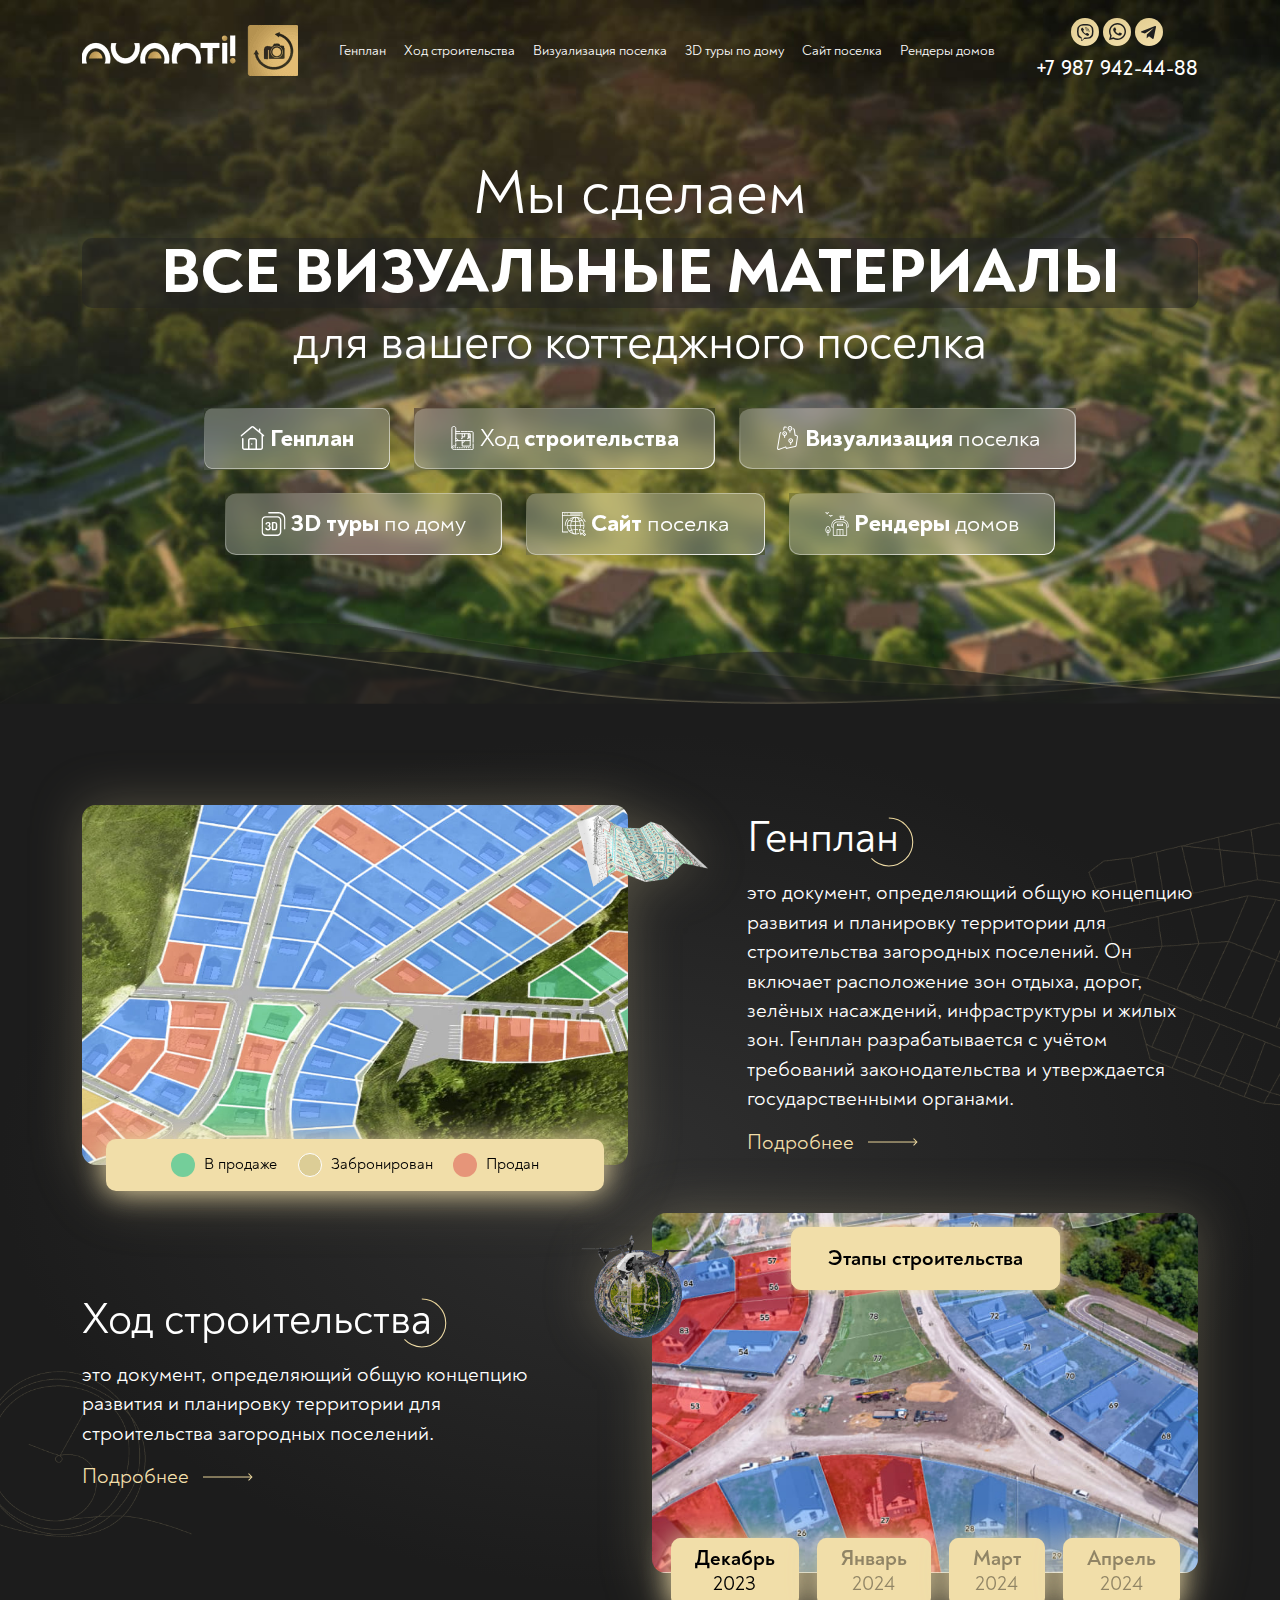
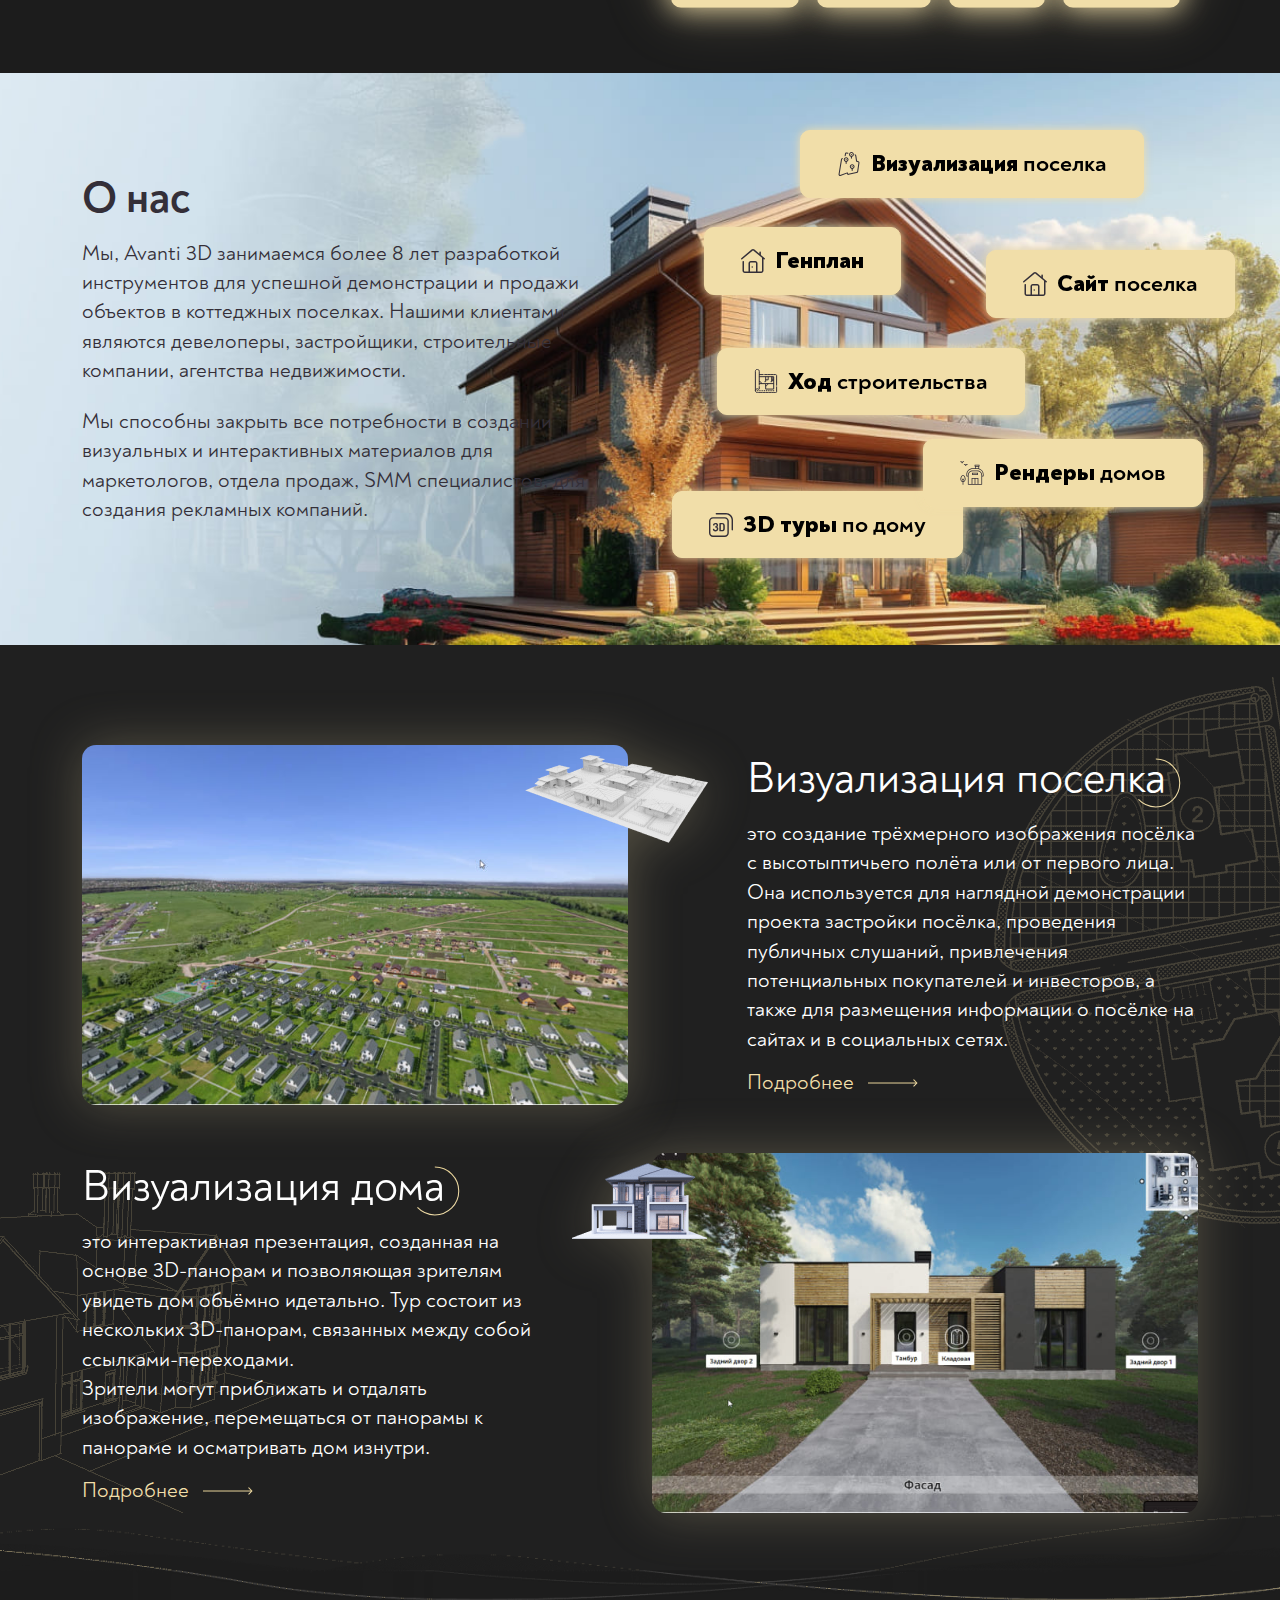
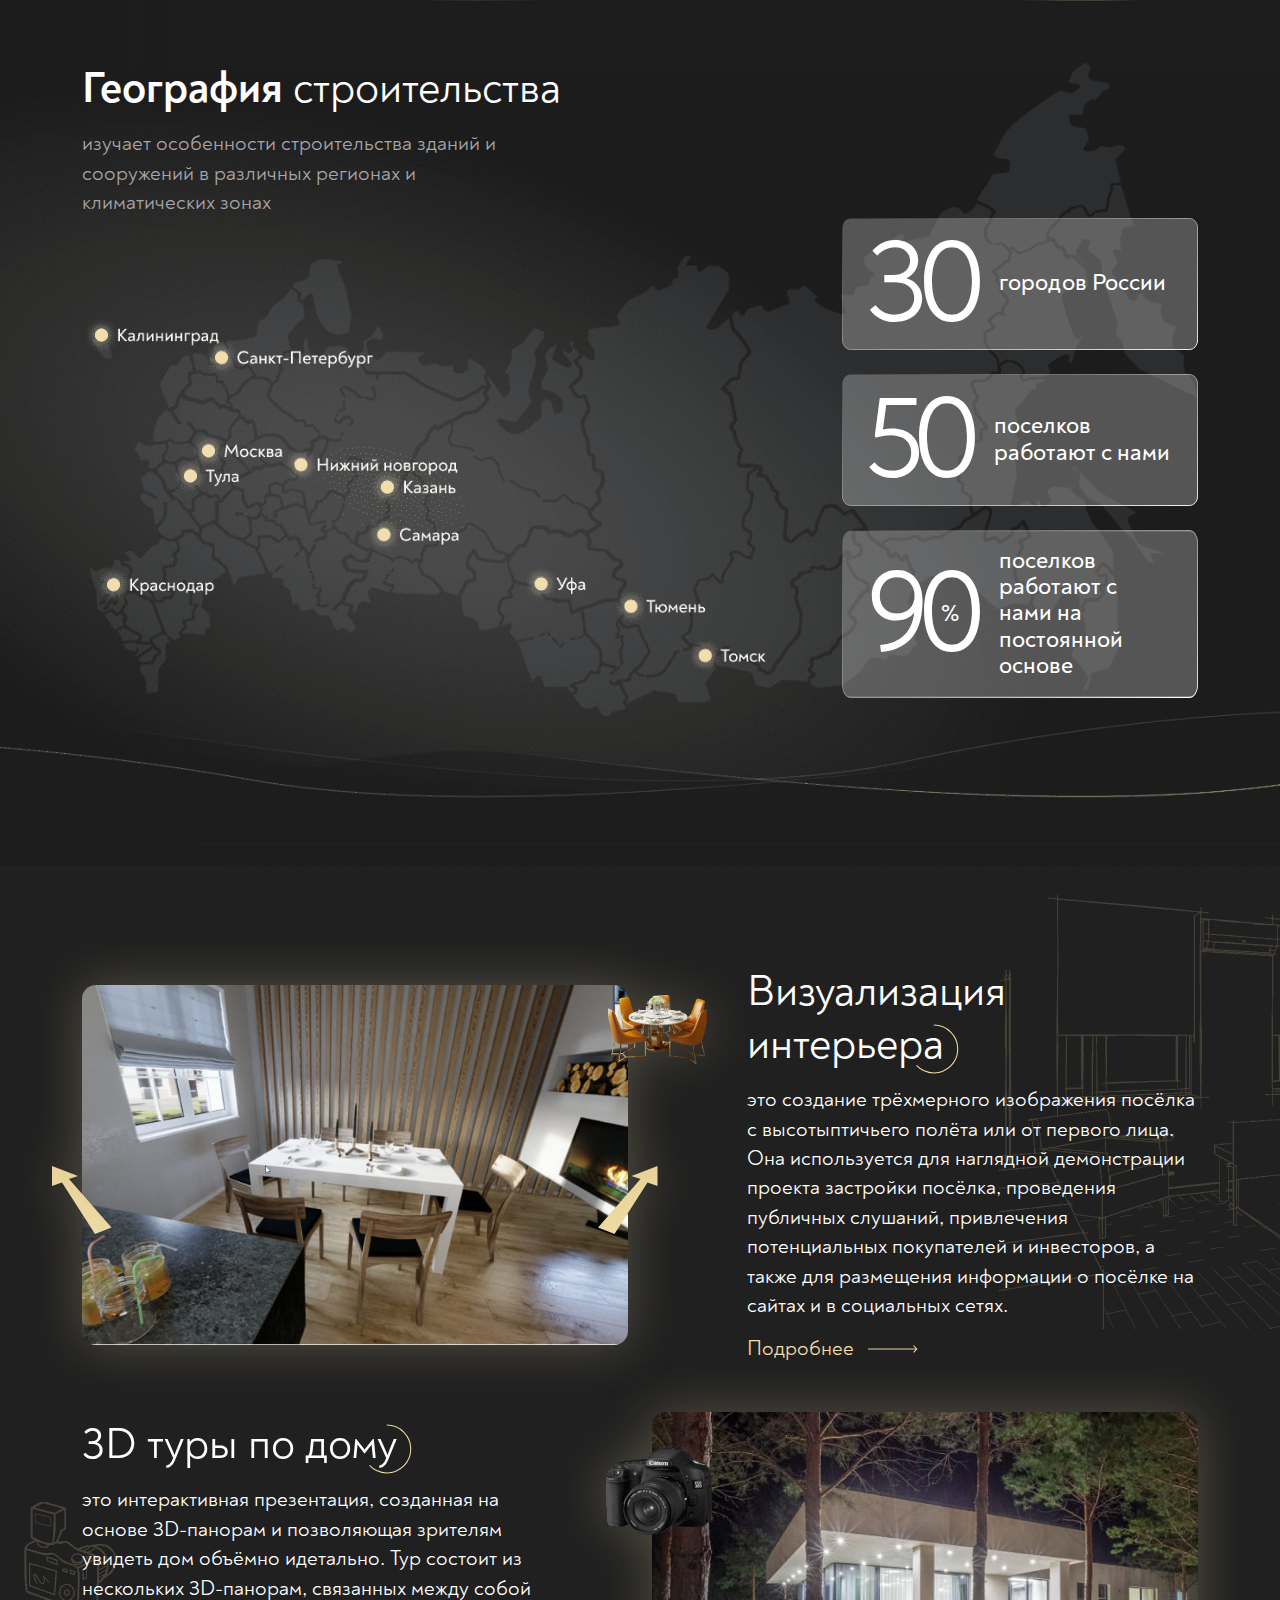
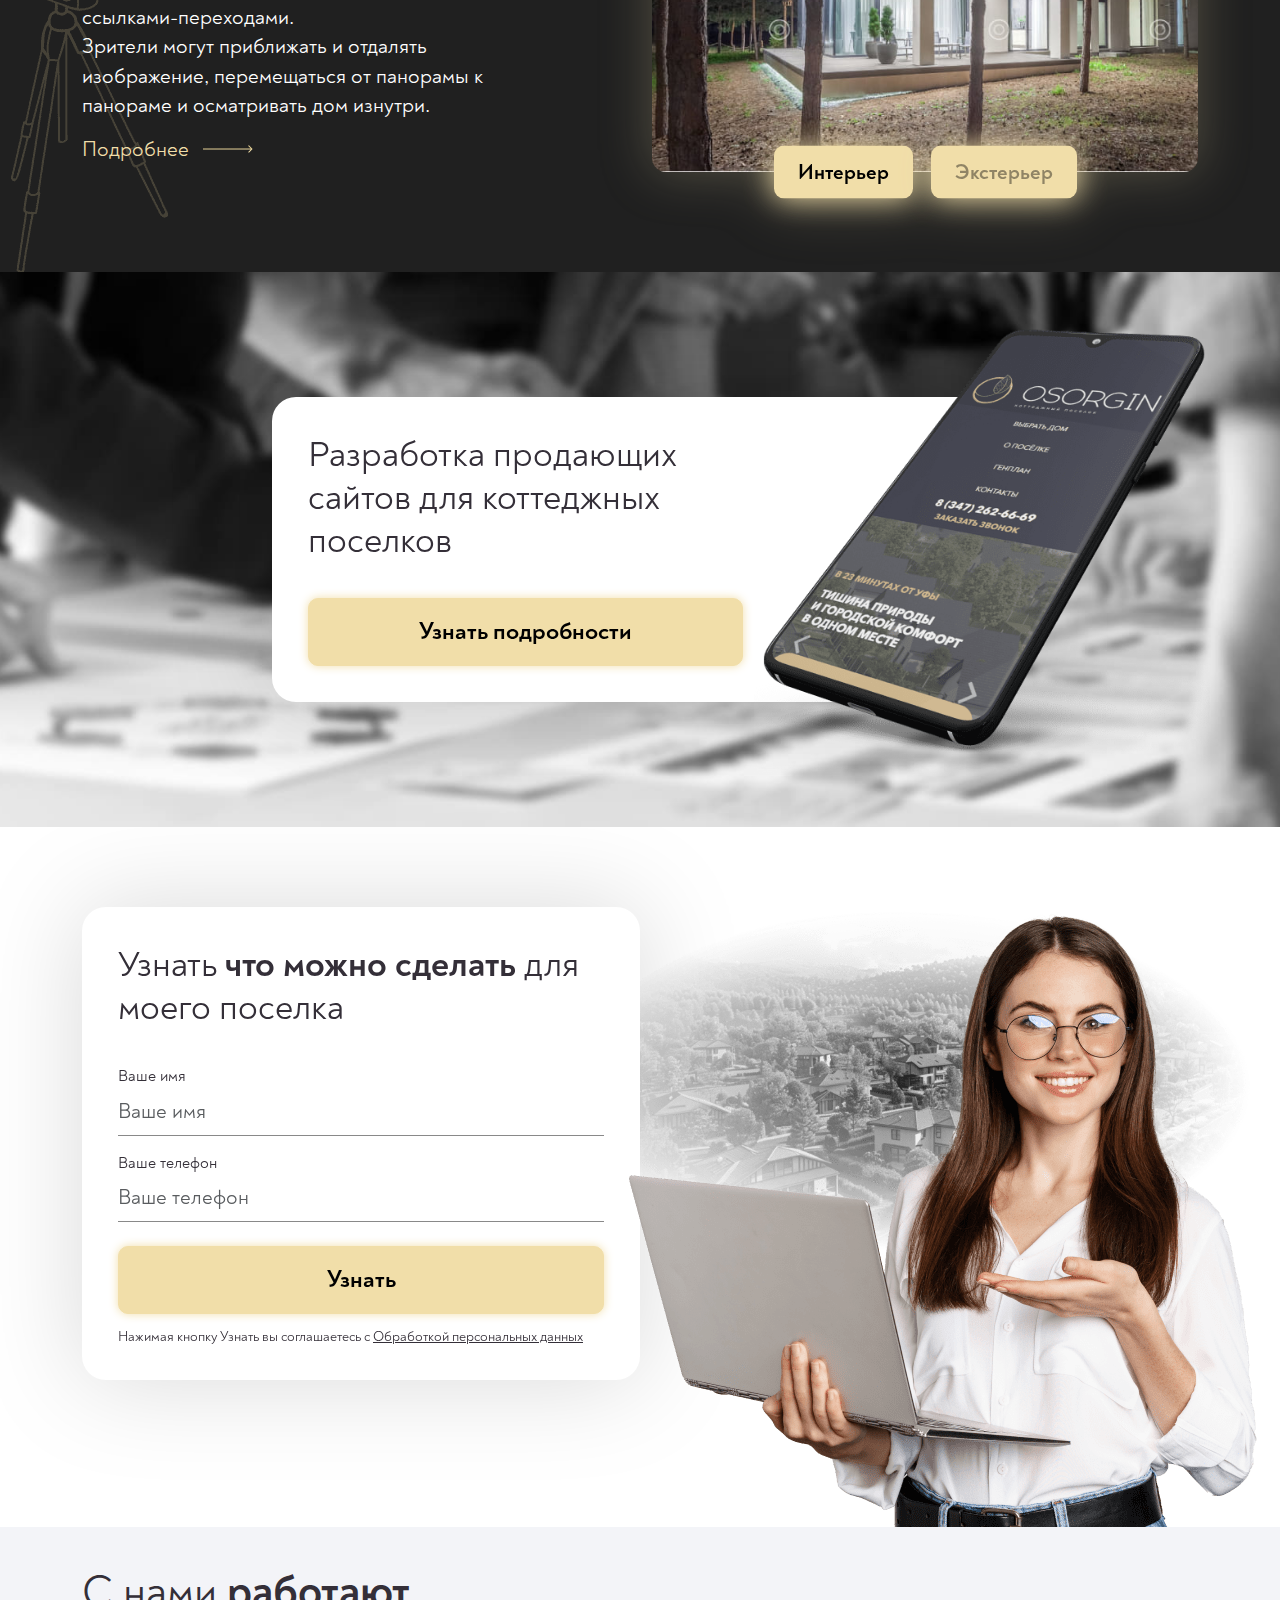
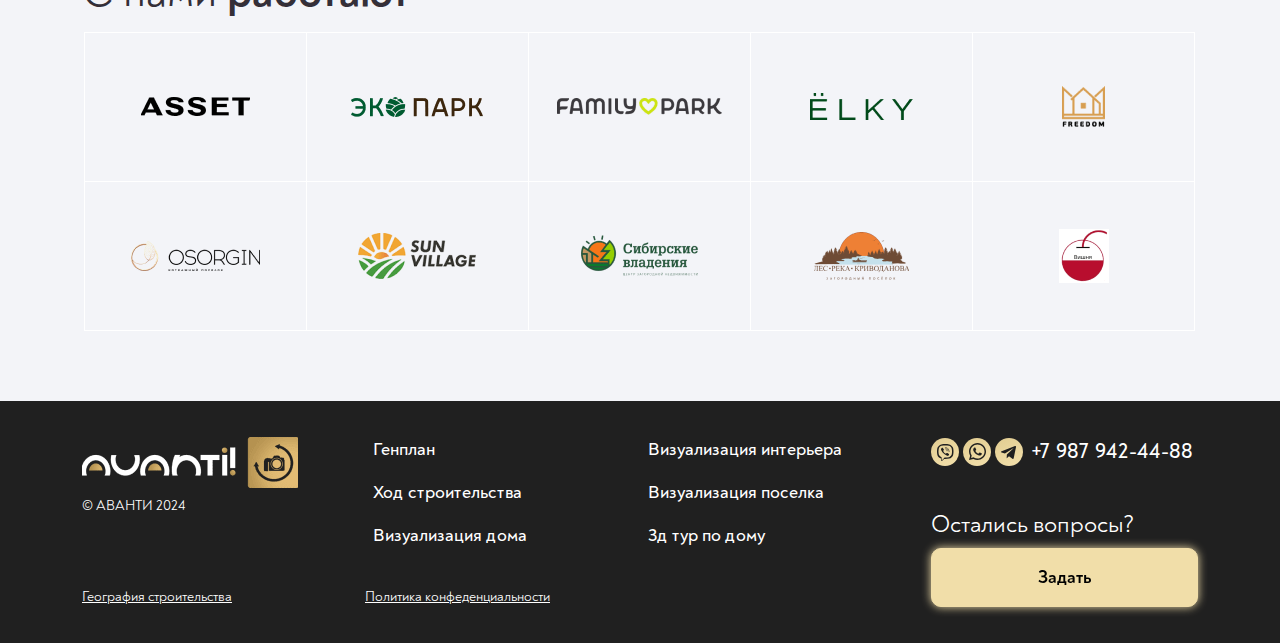
==== commit b14ee125: "edits" ====
--- a/index.html
+++ b/index.html
@@ -16,29 +16,29 @@
                     <img src="imgs/logo.png" alt="Avanti" class="logo">
                 </a>
                 <div class="offcanvas-xl offcanvas-end" tabindex="-1" id="offcanvasMenu">
-                    <div class="offcanvas-bodyposition-relative">
+                    <div class="offcanvas-body position-relative">
                         <button type="button" class="btn-close d-xl-none" data-bs-dismiss="offcanvas" data-bs-target="#offcanvasMenu" aria-label="Close">
                             <svg stroke="currentColor" fill="none" stroke-width="0" viewBox="0 0 24 24" height="1em" width="1em" xmlns="http://www.w3.org/2000/svg"><path d="M6.2253 4.81108C5.83477 4.42056 5.20161 4.42056 4.81108 4.81108C4.42056 5.20161 4.42056 5.83477 4.81108 6.2253L10.5858 12L4.81114 17.7747C4.42062 18.1652 4.42062 18.7984 4.81114 19.1889C5.20167 19.5794 5.83483 19.5794 6.22535 19.1889L12 13.4142L17.7747 19.1889C18.1652 19.5794 18.7984 19.5794 19.1889 19.1889C19.5794 18.7984 19.5794 18.1652 19.1889 17.7747L13.4142 12L19.189 6.2253C19.5795 5.83477 19.5795 5.20161 19.189 4.81108C18.7985 4.42056 18.1653 4.42056 17.7748 4.81108L12 10.5858L6.2253 4.81108Z" fill="currentColor"></path></svg>
                         </button>
                         <nav>
-                            <ul>
-                                <li>
-                                    <a href="">Генплан</a>
-                                </li>
-                                <li>
-                                    <a href="">Ход строительства</a>
-                                </li>
-                                <li>
-                                    <a href="">Визуализация поселка</a>
-                                </li>
-                                <li>
-                                    <a href="">3D туры по дому</a>
-                                </li>
-                                <li>
-                                    <a href="">Сайт поселка</a>
-                                </li>
-                                <li>
-                                    <a href="">Рендеры домов</a>
+                            <ul >
+                                <li>
+                                    <a href="#plan" class="menu-link">Генплан</a>
+                                </li>
+                                <li>
+                                    <a href="#construction" class="menu-link">Ход строительства</a>
+                                </li>
+                                <li>
+                                    <a href="#visualization" class="menu-link">Визуализация поселка</a>
+                                </li>
+                                <li>
+                                    <a href="#tour" class="menu-link">3D туры по дому</a>
+                                </li>
+                                <li>
+                                    <a href="#village-site" class="menu-link">Сайт поселка</a>
+                                </li>
+                                <li>
+                                    <a href="#house" class="menu-link">Рендеры домов</a>
                                 </li>
                             </ul>
                         </nav>
@@ -46,7 +46,7 @@
                 </div>
                 
                 <div class="d-none d-sm-block d-xxl-flex align-items-center">
-                    <ul class="social">
+                    <ul class="social justify-content-center">
                         <li><a href=""><img src="imgs/icons/viber.svg" alt="viber"></a></li>
                         <li><a href=""><img src="imgs/icons/wapp.svg" alt="wapp"></a></li>
                         <li><a href=""><img src="imgs/icons/tg.svg" alt="tg"></a></li>
@@ -54,7 +54,7 @@
                     <a href="tel:+79879424488" class="d-block fs-md fw-5 ms-xxl-2 mt-2 mt-xxl-0">+7 987 942-44-88</a>
                 </div>
 
-                <button class="btn-mobileMenu d-xl-none" type="button" data-bs-toggle="offcanvas" data-bs-target="#offcanvasMenu">
+                <button type="button" id="openMenu" class="btn-mobileMenu d-xl-none">
                     <svg stroke="currentColor" fill="currentColor" stroke-width="0" viewBox="0 0 1024 1024" height="32px" width="32px" xmlns="http://www.w3.org/2000/svg"><path d="M27 193.6c-8.2-8.2-12.2-18.6-12.2-31.2s4-23 12.2-31.2S45.6 119 58.2 119h912.4c12.6 0 23 4 31.2 12.2s12.2 18.6 12.2 31.2-4 23-12.2 31.2-18.6 12.2-31.2 12.2H58.2c-12.6 0-23-4-31.2-12.2zm974.8 285.2c8.2 8.2 12.2 18.6 12.2 31.2s-4 23-12.2 31.2-18.6 12.2-31.2 12.2H58.2c-12.6 0-23-4-31.2-12.2S14.8 522.6 14.8 510s4-23 12.2-31.2 18.6-12.2 31.2-12.2h912.4c12.6 0 23 4 31.2 12.2zm0 347.4c8.2 8.2 12.2 18.6 12.2 31.2s-4 23-12.2 31.2-18.6 12.2-31.2 12.2H58.2c-12.6 0-23-4-31.2-12.2S14.8 870 14.8 857.4s4-23 12.2-31.2S45.6 814 58.2 814h912.4c12.6 0 23 4.2 31.2 12.2z"></path></svg>
                 </button>
             </div>
@@ -63,43 +63,43 @@
         <section class="sec1">
             <div class="container">
                 <h1>
-                    <span>Мы сделаем</span>
-                    <br/><strong>все визуальные материалы</strong>
-                    <br/>для вашего коттеджного поселка
+                    <p>Мы сделаем</p>
+                    <strong>все визуальные материалы</strong>
+                    <div>для вашего коттеджного поселка</div>
                 </h1>
                 <ul class="sec1__menu">
                     <li>
-                        <a href="">
+                        <a href="#plan">
                             <img src="imgs/icons/home.svg" alt="Генплан">
                             <strong>Генплан</strong>
                         </a>
                     </li>
                     <li>
-                        <a href="">
+                        <a href="#construction">
                             <img src="imgs/icons/blueprint.svg" alt="Ход строительства">
                             Ход <strong>строительства</strong>
                         </a>
                     </li>
                     <li>
-                        <a href="">
+                        <a href="#visualization">
                             <img src="imgs/icons/area-with-pins.svg" alt="Визуализация поселка">
                             <strong>Визуализация</strong> поселка
                         </a>
                     </li>
                     <li>
-                        <a href="">
+                        <a href="#tour">
                             <img src="imgs/icons/3d.svg" alt="3D туры по дому">
                             <strong>3D туры</strong> по дому
                         </a>
                     </li>
                     <li>
-                        <a href="">
+                        <a href="#village-site">
                             <img src="imgs/icons/interface.svg" alt="Сайт поселка">
                             <strong>Сайт</strong> поселка
                         </a>
                     </li>
                     <li>
-                        <a href="">
+                        <a href="#house">
                             <img src="imgs/icons/accommodation.svg" alt="Рендеры домов">
                             <strong>Рендеры</strong> домов
                         </a>
@@ -111,10 +111,17 @@
         <section class="sec2">
             <div class="container">
                 <div class="row justify-content-between align-items-center gx-4 gy-5">
-                    <div class="col-lg-6">
+                    <div class="col-lg-5 order-lg-2">
+                        <h2 id="plan"><span>Генплан</span></h2>
+                        <p>это документ, определяющий общую концепцию развития и планировку территории для строительства загородных поселений. Он включает расположение зон отдыха, дорог, зелёных насаждений, инфраструктуры и жилых зон. Генплан разрабатывается с учётом требований законодательства и утверждается государственными органами.</p>
+                        <a href="" class="more">
+                            <span>Подробнее</span>
+                            <img src="imgs/icons/arrow.svg" alt="arrow">
+                        </a>
+                    </div>
+                    <div class="col-lg-6 order-lg-1">
                         <div class="box">
                             <img src="imgs/img1.jpg" alt="map" class="box__bg">
-                            <img src="imgs/icons/map-mini.png" alt="map" class="box__img-right">
                             <div class="box__inner">
                                 <p>Это документ, определяющий общую концепцию развития и планировку территории для строительства загородных поселений.</p>
                                 <div class="d-sm-flex mt-3">
@@ -148,25 +155,18 @@
                                     </li>
                                 </ul>
                             </div>
-                        </div>
-                    </div>
-                    <div class="col-lg-5">
-                        <h2>Генплан</h2>
-                        <p>это документ, определяющий общую концепцию развития и планировку территории для строительства загородных поселений. Он включает расположение зон отдыха, дорог, зелёных насаждений, инфраструктуры и жилых зон. Генплан разрабатывается с учётом требований законодательства и утверждается государственными органами.</p>
-                        <a href="" class="more">
-                            <span>Подробнее</span>
-                            <img src="imgs/icons/arrow.svg" alt="arrow">
-                        </a>
-                    </div>
-                    <div class="col-lg-5">
-                        <h2>Ход строительства</h2>
+                            <img src="imgs/icons/map-mini.png" alt="map" class="box__img-right">
+                        </div>
+                    </div>
+                    <div class="col-lg-5 order-3">
+                        <h2 id="construction"><span>Ход строительства</span></h2>
                         <p>это документ, определяющий общую концепцию развития и планировку территории для строительства загородных поселений.</p>
                         <a href="" class="more">
                             <span>Подробнее</span>
                             <img src="imgs/icons/arrow.svg" alt="arrow">
                         </a>
                     </div>
-                    <div class="col-lg-6">
+                    <div class="col-lg-6 order-4">
                         <div class="box">
                             <div id="carousel-stages" class="box__bg carousel slide">
                                 <div class="carousel-inner">
@@ -183,6 +183,26 @@
                                         <img src="imgs/img1.jpg" class="d-block w-100" alt="img1">
                                     </div>
                                 </div>
+                                <div class="box__inner2">
+                                    <div class="btn-fill fs-md mx-auto">Этапы строительства</div>
+                                </div>
+                                <div class="box__inner">
+                                    <p>Это документ, определяющий общую концепцию развития и планировку территории для строительства загородных поселений.</p>
+                                    <div class="d-sm-flex mt-3">
+                                        <button type="button" class="btn-border fs-md me-sm-4 me-lg-5 mb-2 mb-sm-0">
+                                            <img src="imgs/icons/play-button.svg" alt="play-button">
+                                            <span>Видео о генплане</span>
+                                        </button>
+                                        <button type="button" class="btn-border fs-md">
+                                            <img src="imgs/icons/gallery.svg" alt="play-button">
+                                            <span>Примеры</span>
+                                        </button>
+                                    </div>
+                                    <a href="" class="more mt-5">
+                                        <span>Подробнее</span>
+                                        <img src="imgs/icons/arrow.svg" alt="arrow">
+                                    </a>
+                                </div>
                                 <div class="carousel-indicators">
                                     <button type="button" data-bs-target="#carousel-stages" data-bs-slide-to="0" class="active" aria-current="true">
                                         <strong>Декабрь</strong>
@@ -203,9 +223,6 @@
                                 </div>
                             </div>
                             <img src="imgs/icons/globe.png" alt="map" class="box__img-left">
-                            <div class="box__inner2">
-                                <button type="button" class="btn-fill fs-md mx-auto">Этапы строительства</button>
-                            </div>
                         </div>
                     </div>
                 </div>
@@ -222,27 +239,27 @@
                     </div>
                 </div>
                 <div class="links">
-                    <a href="" class="btn-fill fs-lg links-1">
+                    <a href="#visualization" class="btn-fill fs-lg links-1">
                         <img src="imgs/icons/area-with-pins-black.svg" alt="Визуализация">
                         <div><strong>Визуализация</strong> поселка</div>
                     </a>
-                    <a href="" class="btn-fill fs-lg links-2">
+                    <a href="#plan" class="btn-fill fs-lg links-2">
                         <img src="imgs/icons/home-black.svg" alt="Генплан">
                         <div><strong>Генплан</strong></div>
                     </a>
-                    <a href="" class="btn-fill fs-lg links-3">
+                    <a href="#village-site" class="btn-fill fs-lg links-3">
                         <img src="imgs/icons/home-black.svg" alt="Сайт">
                         <div><strong>Сайт</strong> поселка</div>
                     </a>
-                    <a href="" class="btn-fill fs-lg links-4">
+                    <a href="#construction" class="btn-fill fs-lg links-4">
                         <img src="imgs/icons/blueprint-black.svg" alt="Ход строительства">
                         <div><strong>Ход</strong> строительства</div>
                     </a>
-                    <a href="" class="btn-fill fs-lg links-5">
+                    <a href="#tour" class="btn-fill fs-lg links-5">
                         <img src="imgs/icons/3d-black.svg" alt="3D туры по дому">
                         <div><strong>3D туры</strong> по дому</div>
                     </a>
-                    <a href="" class="btn-fill fs-lg links-6">
+                    <a href="#house" class="btn-fill fs-lg links-6">
                         <img src="imgs/icons/accommodation-black.svg" alt="Рендеры домов">
                         <div><strong>Рендеры</strong> домов</div>
                     </a>
@@ -253,22 +270,39 @@
         <section class="sec4">
             <div class="container">
                 <div class="row justify-content-between align-items-center gx-4 gy-5">
-                    <div class="col-lg-6">
-                        <div class="box">
-                            <img src="imgs/img3.jpg" alt="img3" class="box__bg">
-                            <img src="imgs/icons/model.png" alt="model" class="box__img-right">
-                        </div>
-                    </div>
-                    <div class="col-lg-5">
-                        <h2>Визуализация поселка</h2>
+                    <div class="col-lg-5 order-lg-2">
+                        <h2 id="visualization"><span>Визуализация поселка</span></h2>
                         <p>это создание трёхмерного изображения посёлка с высотыптичьего полёта или от первого лица. Она используется для наглядной демонстрации проекта застройки посёлка, проведения публичных слушаний, привлечения потенциальных покупателей и инвесторов, а также для размещения информации о посёлке на сайтах и в социальных сетях.</p>
                         <a href="" class="more">
                             <span>Подробнее</span>
                             <img src="imgs/icons/arrow.svg" alt="arrow">
                         </a>
                     </div>
-                    <div class="col-lg-5">
-                        <h2>Визуализация дома</h2>
+                    <div class="col-lg-6 order-lg-1">
+                        <div class="box">
+                            <img src="imgs/img3.jpg" alt="img3" class="box__bg">
+                            <div class="box__inner">
+                                <p>Это документ, определяющий общую концепцию развития и планировку территории для строительства загородных поселений.</p>
+                                <div class="d-sm-flex mt-3">
+                                    <button type="button" class="btn-border fs-md me-sm-4 me-lg-5 mb-2 mb-sm-0">
+                                        <img src="imgs/icons/play-button.svg" alt="play-button">
+                                        <span>Видео о генплане</span>
+                                    </button>
+                                    <button type="button" class="btn-border fs-md">
+                                        <img src="imgs/icons/gallery.svg" alt="play-button">
+                                        <span>Примеры</span>
+                                    </button>
+                                </div>
+                                <a href="" class="more mt-5">
+                                    <span>Подробнее</span>
+                                    <img src="imgs/icons/arrow.svg" alt="arrow">
+                                </a>
+                            </div>
+                            <img src="imgs/icons/model.png" alt="model" class="box__img-right">
+                        </div>
+                    </div>
+                    <div class="col-lg-5 order-3">
+                        <h2 id="house"><span>Визуализация дома</span></h2>
                         <p>это интерактивная презентация, созданная на основе 3D-панорам и позволяющая зрителям увидеть дом объёмно идетально. Тур состоит из нескольких 3D-панорам, связанных между собой ссылками-переходами.</p>
                         <p>Зрители могут приближать и отдалять изображение, перемещаться от панорамы к панораме и осматривать дом изнутри.</p>
                         <a href="" class="more">
@@ -276,9 +310,26 @@
                             <img src="imgs/icons/arrow.svg" alt="arrow">
                         </a>
                     </div>
-                    <div class="col-lg-6">
+                    <div class="col-lg-6 order-4">
                         <div class="box">
                             <img src="imgs/img4.jpg" alt="img4" class="box__bg">
+                            <div class="box__inner">
+                                <p>Это документ, определяющий общую концепцию развития и планировку территории для строительства загородных поселений.</p>
+                                <div class="d-sm-flex mt-3">
+                                    <button type="button" class="btn-border fs-md me-sm-4 me-lg-5 mb-2 mb-sm-0">
+                                        <img src="imgs/icons/play-button.svg" alt="play-button">
+                                        <span>Видео о генплане</span>
+                                    </button>
+                                    <button type="button" class="btn-border fs-md">
+                                        <img src="imgs/icons/gallery.svg" alt="play-button">
+                                        <span>Примеры</span>
+                                    </button>
+                                </div>
+                                <a href="" class="more mt-5">
+                                    <span>Подробнее</span>
+                                    <img src="imgs/icons/arrow.svg" alt="arrow">
+                                </a>
+                            </div>
                             <img src="imgs/icons/house.png" alt="house" class="box__img-left">
                         </div>
                     </div>
@@ -286,7 +337,7 @@
             </div>
         </section>
 
-        <section class="sec5">
+        <section class="sec5" id="geography">
             <div class="container position-relative">
                 <div class="sec5-main container z-2">
                     <h2 class="simple"><strong>География</strong> строительства</h2>
@@ -321,7 +372,15 @@
         <section class="sec6">
             <div class="container">
                 <div class="row justify-content-between align-items-center gx-4 gy-5">
-                    <div class="col-lg-6">
+                    <div class="col-lg-5 order-lg-2">
+                        <h2 id="village-site"><span>Визуализация интерьера</span></h2>
+                        <p>это создание трёхмерного изображения посёлка с высотыптичьего полёта или от первого лица. Она используется для наглядной демонстрации проекта застройки посёлка, проведения публичных слушаний, привлечения потенциальных покупателей и инвесторов, а также для размещения информации о посёлке на сайтах и в социальных сетях.</p>
+                        <a href="" class="more">
+                            <span>Подробнее</span>
+                            <img src="imgs/icons/arrow.svg" alt="arrow">
+                        </a>
+                    </div>
+                    <div class="col-lg-6 order-lg-1">
                         <div class="box">
                             <div id="carousel-visual" class="box__bg carousel slide">
                                 <div class="carousel-inner">
@@ -332,6 +391,23 @@
                                         <img src="imgs/img2.jpg" class="d-block w-100" alt="img2">
                                     </div>
                                 </div>
+                            </div>
+                            <div class="box__inner">
+                                <p>Это документ, определяющий общую концепцию развития и планировку территории для строительства загородных поселений.</p>
+                                <div class="d-sm-flex mt-3">
+                                    <button type="button" class="btn-border fs-md me-sm-4 me-lg-5 mb-2 mb-sm-0">
+                                        <img src="imgs/icons/play-button.svg" alt="play-button">
+                                        <span>Видео о генплане</span>
+                                    </button>
+                                    <button type="button" class="btn-border fs-md">
+                                        <img src="imgs/icons/gallery.svg" alt="play-button">
+                                        <span>Примеры</span>
+                                    </button>
+                                </div>
+                                <a href="" class="more mt-5">
+                                    <span>Подробнее</span>
+                                    <img src="imgs/icons/arrow.svg" alt="arrow">
+                                </a>
                             </div>
                             <button class="carousel-control-prev" type="button" data-bs-target="#carousel-visual" data-bs-slide="prev">
                                 <img src="imgs/icons/prev.svg" alt="prev">
@@ -342,16 +418,8 @@
                             <img src="imgs/icons/table.png" alt="table" class="box__img-right">
                         </div>
                     </div>
-                    <div class="col-lg-5">
-                        <h2>Визуализация интерьера</h2>
-                        <p>это создание трёхмерного изображения посёлка с высотыптичьего полёта или от первого лица. Она используется для наглядной демонстрации проекта застройки посёлка, проведения публичных слушаний, привлечения потенциальных покупателей и инвесторов, а также для размещения информации о посёлке на сайтах и в социальных сетях.</p>
-                        <a href="" class="more">
-                            <span>Подробнее</span>
-                            <img src="imgs/icons/arrow.svg" alt="arrow">
-                        </a>
-                    </div>
-                    <div class="col-lg-5">
-                        <h2>3D туры по дому</h2>
+                    <div class="col-lg-5 order-3">
+                        <h2 id="tour"><span>3D туры по дому</span></h2>
                         <p>это интерактивная презентация, созданная на основе 3D-панорам и позволяющая зрителям увидеть дом объёмно идетально. Тур состоит из нескольких 3D-панорам, связанных между собой ссылками-переходами.</p>
                         <p>Зрители могут приближать и отдалять изображение, перемещаться от панорамы к панораме и осматривать дом изнутри.</p>
                         <a href="" class="more">
@@ -359,7 +427,7 @@
                             <img src="imgs/icons/arrow.svg" alt="arrow">
                         </a>
                     </div>
-                    <div class="col-lg-6">
+                    <div class="col-lg-6 order-4">
                         <div class="box">
                             <div id="carousel-tour" class="box__bg carousel slide">
                                 <div class="carousel-inner">
@@ -370,6 +438,23 @@
                                         <img src="imgs/img2.jpg" class="d-block w-100" alt="img2">
                                     </div>
                                 </div>
+                                <div class="box__inner">
+                                    <p>Это документ, определяющий общую концепцию развития и планировку территории для строительства загородных поселений.</p>
+                                    <div class="d-sm-flex mt-3">
+                                        <button type="button" class="btn-border fs-md me-sm-4 me-lg-5 mb-2 mb-sm-0">
+                                            <img src="imgs/icons/play-button.svg" alt="play-button">
+                                            <span>Видео о генплане</span>
+                                        </button>
+                                        <button type="button" class="btn-border fs-md">
+                                            <img src="imgs/icons/gallery.svg" alt="play-button">
+                                            <span>Примеры</span>
+                                        </button>
+                                    </div>
+                                    <a href="" class="more mt-5">
+                                        <span>Подробнее</span>
+                                        <img src="imgs/icons/arrow.svg" alt="arrow">
+                                    </a>
+                                </div>
                                 <div class="carousel-indicators">
                                     <button class="py-3 active" type="button" data-bs-target="#carousel-tour" data-bs-slide-to="0" aria-current="true">
                                         <strong>Интерьер</strong>
@@ -380,7 +465,6 @@
                                 </div>
                             </div>
                             <img src="imgs/icons/camera.png" alt="camera" class="box__img-left">
-                            
                         </div>
                     </div>
                 </div>
@@ -395,7 +479,7 @@
                             <div class="row">
                                 <div class="col-sm-8">
                                     <h3>Разработка продающих сайтов для коттеджных поселков</h3>
-                                    <button type="button" class="btn-fill fs-lg w-100 mt-4">Узнать подробности</button>
+                                    <button type="button" data-bs-toggle="modal" data-bs-target="#formModal" class="btn-fill fs-lg w-100 mt-4">Узнать подробности</button>
                                 </div>
                             </div>
                         </div>
@@ -409,7 +493,7 @@
             <div class="container position-relative">
                 <div class="row gx-0">   
                     <div class="col-lg-6 col-xxl-5">
-                        <form action="">
+                        <form class="callback-form" action="">
                             <h3>Узнать <strong>что можно сделать</strong> для моего поселка </h3>
                             <div class="mb-3">
                                 <label for="userName" class="form-label mb-0">Ваше имя</label>
@@ -460,16 +544,16 @@
                     <div class="row row-cols-lg-2 row-cols-xxl-3 g-3">
                         <div>
                             <ul>
-                                <li><a href="">Генплан</a></li>
-                                <li><a href="">Ход строительства</a></li>
-                                <li><a href="">Визуализация дома</a></li>
+                                <li><a href="#plan">Генплан</a></li>
+                                <li><a href="#construction">Ход строительства</a></li>
+                                <li><a href="#house">Визуализация дома</a></li>
                             </ul>
                         </div>
                         <div>
                             <ul>
-                                <li><a href="">Визуализация интерьера</a></li>
-                                <li><a href="">Визуализация поселка</a></li>
-                                <li><a href="">3д тур по дому</a></li>
+                                <li><a href="#village-site">Визуализация интерьера</a></li>
+                                <li><a href="#visualization">Визуализация поселка</a></li>
+                                <li><a href="#tour">3д тур по дому</a></li>
                             </ul>
                         </div>
                     </div>
@@ -485,12 +569,12 @@
                     </div>
                     <div class="mt-4">
                         <h4>Остались вопросы?</h4>
-                        <button type="button" class="btn-fill fs-sm fw-7 w-100">Задать</button>
+                        <button type="button" data-bs-toggle="modal" data-bs-target="#formModal" class="btn-fill fs-sm fw-7 w-100">Задать</button>
                     </div>
                 </div>
                 <div class="footerGrid__links">
                     <div class="row row-cols-sm-2 row-cols-lg-3">
-                        <div><a href="" class="fs-xs text-decoration-underline">География строительства</a></div>
+                        <div><a href="#geography" class="fs-xs text-decoration-underline">География строительства</a></div>
                         <div><a href="" class="fs-xs text-decoration-underline">Политика конфеденциальности</a></div>
                     </div>
                 </div>
@@ -498,6 +582,30 @@
         </div>
     </footer>
 
+    <div class="modal fade" id="formModal" data-bs-scroll="false" tabindex="-1" aria-hidden="true">
+        <div class="modal-dialog">
+          <div class="modal-content">
+            <div class="modal-body">
+                <button type="button" class="btn-close" data-bs-dismiss="modal" aria-label="Close"></button>
+                <form class="callback-form position-relative z-1" action="">
+                    <h3>Узнать <strong>что можно сделать</strong> для моего поселка </h3>
+                    <div class="mb-3">
+                        <label for="userName" class="form-label mb-0">Ваше имя</label>
+                        <input type="text" class="form-control fs-md" id="userName" placeholder="Ваше имя">
+                    </div>
+                    <div class="mb-4">
+                        <label for="userPhone" class="form-label mb-0">Ваше телефон</label>
+                        <input type="tel" class="form-control fs-md" id="userPhone" placeholder="Ваше телефон">
+                    </div>
+                    <button type="button" class="btn-fill w-100 fs-lg mb-3">Узнать</button>
+                    <p class="fs-xs lh-1">Нажимая кнопку Узнать вы соглашаетесь с <a href="" class="text-decoration-underline lh-1">Обработкой персональных данных</a></p>
+                </form>
+            </div>
+          </div>
+        </div>
+    </div>
+
     <script src="js/bootstrap.bundle.min.js"></script>
+    <script src="js/main.js"></script>
 </body>
 </html>--- a/css/style.min.css
+++ b/css/style.min.css
@@ -1 +1 @@
-:root{--fs-xs: 14px;--fs-sm: 18px;--fs-md: 21px;--fs-lg: 24px;--fs-xl: 36px;--fs-xxl: 44px;--radius: 10px;--accent: #F1DEA9;--accent-darker: #E3CE93;--transition: 250ms ease-in;--gradient: linear-gradient(to bottom, var(--accent-darker), var(--accent));--bg-color: #202020;--font-color: #342F38}@media(max-width: 1199.98px){:root{--fs-sm: 16px;--fs-md: 18px;--fs-lg: 20px;--fs-xl: 30px;--fs-xxl: 36px}}h1,h2,h3,h4,h5,h6,p,label,span,a,button,form,fieldset,legend,select,input,textarea,button,div,blockquote,cite,figure,figcaption,table,ul,ol,dl,li,address{line-height:140%;margin-bottom:0px}a{color:inherit;text-decoration:none;outline:none;transition:color 300ms ease-in}a:hover,a:focus,a:active{color:inherit;text-decoration:none;outline:none}h1{font-family:"Noah";font-size:64px;font-weight:400;text-align:center;color:#fff;margin-bottom:.6em}h1 span{font-size:1.25em}h1 strong{font-size:1.25em;font-weight:800;text-transform:uppercase;background-color:rgba(34,34,34,.52);border-radius:var(--radius);padding:0px var(--fs-lg)}@media(max-width: 1399.98px){h1{font-size:50px}}@media(max-width: 1199.98px){h1{font-size:45px}}@media(max-width: 767.98px){h1{font-size:35px}}@media(max-width: 575.98px){h1{font-size:25px}}h2{font-size:var(--fs-xxl);text-align:left;font-weight:400;line-height:120%;width:-moz-fit-content;width:fit-content;position:relative;margin-bottom:.3em}h2:not(.simple)::after{content:"";position:absolute;top:.22em;right:-0.35em;height:100%;width:1em;background:url(../imgs/icons/h2-after.svg) no-repeat;background-size:contain}h3{font-size:var(--fs-xl);text-align:left;font-weight:400;line-height:120%;margin-bottom:1em}h4{font-size:var(--fs-lg);text-align:left;font-weight:400;line-height:120%;margin-bottom:.33em}.fs-xs{font-size:var(--fs-xs)}.fs-sm{font-size:var(--fs-sm)}.fs-md{font-size:var(--fs-md)}.fs-lg{font-size:var(--fs-lg)}.fw-5{font-weight:500}.fw-7{font-weight:700}.lh-1{line-height:100%}button{background:none;border:none;padding:unset;display:block;font-family:inherit;color:inherit;outline:none !important}.btn,.btn-fill,.btn-border{display:flex;flex-direction:row;justify-content:center;align-items:center;flex-wrap:nowrap;text-align:center;transition:var(--transition);width:-moz-fit-content;width:fit-content;border-radius:0px;font-weight:400;padding:var(--radius);gap:var(--radius)}.btn-border{border:1px solid var(--accent);color:var(--accent);background-color:rgba(0,0,0,0);transition-property:color,border-color}.btn-border:hover,.btn-border:focus,.btn-border:active{border:1px solid var(--accent-darker);color:var(--accent-darker)}.btn-fill{border:1px solid var(--accent);border-radius:var(--radius);color:#000;font-weight:700;padding:1rem var(--fs-xl);background-color:var(--accent);transition-property:color,background-color;filter:drop-shadow(0px 0px 15px var(--accent))}.btn-fill:hover,.btn-fill:focus,.btn-fill:active{background-color:var(--accent);color:#000}.btn-mobileMenu{color:#fff;transition:color var(--transition)}.btn-mobileMenu:hover,.btn-mobileMenu:focus,.btn-mobileMenu:active{color:var(--accent)}.form-control,.form-select{--bs-body-bg: transparent;--bs-border-color: #898989;--bs-border-radius: 0px;padding:var(--radius) 0em;line-height:100%;border-width:0px 0px 1px 0px}.more{display:flex;flex-direction:row;justify-content:flex-start;align-items:center;flex-wrap:nowrap;font-size:var(--fs-md);gap:var(--fs-xs);margin-top:var(--fs-xs);color:var(--accent);transition:color var(--transition)}.more:hover,.morefocus,.more:active{color:var(--accent-darker)}.carousel-control-next,.carousel-control-prev{top:50%;bottom:unset;width:60px;height:70px;opacity:1;transform:translateY(-50%)}.carousel-control-next img,.carousel-control-prev img{width:100%;height:100%;-o-object-fit:contain;object-fit:contain}.carousel-control-prev{transform:translateX(-50%)}@media(max-width: 991.98px){.carousel-control-prev{transform:translateX(-15%)}}.carousel-control-next{transform:translateX(50%)}@media(max-width: 991.98px){.carousel-control-next{transform:translateX(15%)}}.box{--height: 360px;width:100%;height:var(--height);filter:drop-shadow(0px 0px 25px rgba(241, 222, 169, 0.25));position:relative}@media(max-width: 1199.98px){.box{--height: 320px }}@media(max-width: 575.98px){.box{margin-bottom:50px}}.box__bg{width:100%;height:var(--height);-o-object-fit:cover;object-fit:cover;position:relative;z-index:1;border-radius:var(--fs-xs);-webkit-backface-visibility:hidden;-webkit-transform:translate3d(0, 0, 0);isolation:isolate;transform:translateZ(0)}.box__bg.carousel .carousel-inner img{width:100%;height:var(--height);-o-object-fit:cover;object-fit:cover;border-radius:var(--fs-xs);-webkit-backface-visibility:hidden;-webkit-transform:translate3d(0, 0, 0);isolation:isolate;transform:translateZ(0)}.box__bg.carousel .carousel-indicators{position:absolute;z-index:10;top:100%;bottom:unset;transform:translateY(-50%);left:var(--fs-lg);right:var(--fs-lg);display:flex;flex-direction:row;justify-content:center;align-items:flex-start;flex-wrap:nowrap;gap:var(--fs-sm);margin:0px !important}@media(max-width: 575.98px){.box__bg.carousel .carousel-indicators{left:0px;right:0px;gap:var(--radius);flex-wrap:wrap}}.box__bg.carousel .carousel-indicators [data-bs-target]{width:unset;height:unset;text-indent:unset;font-size:var(--fs-md);color:#000;background-color:var(--accent);border:none !important;border-radius:var(--radius) !important;filter:drop-shadow(0px 0px 15px var(--accent));padding:var(--radius) var(--fs-lg);line-height:100%;margin:0px !important;opacity:1}.box__bg.carousel .carousel-indicators [data-bs-target] strong,.box__bg.carousel .carousel-indicators [data-bs-target] div{opacity:.4}.box__bg.carousel .carousel-indicators [data-bs-target].active strong,.box__bg.carousel .carousel-indicators [data-bs-target].active div{opacity:1}.box__img,.box__img-right,.box__img-left{position:absolute;z-index:7;top:var(--radius)}@media(max-width: 991.98px){.box__img,.box__img-right,.box__img-left{display:none}}.box__img-left{left:-80px}.box__img-right{right:-80px}.box__inner{position:absolute;top:0px;left:0px;width:100%;height:100%;overflow:hidden;z-index:5;border-radius:var(--fs-xs);-webkit-backface-visibility:hidden;-webkit-transform:translate3d(0, 0, 0);isolation:isolate;transform:translateZ(0);background-color:rgba(0,0,0,.69);padding:var(--fs-xxl) var(--fs-lg)}.box__inner2{position:absolute;top:0px;left:0px;width:100%;height:80%;overflow:hidden;z-index:5;border-radius:var(--fs-xs);-webkit-backface-visibility:hidden;-webkit-transform:translate3d(0, 0, 0);isolation:isolate;transform:translateZ(0);padding:var(--fs-xs)}.box__control,.box__control-full{position:absolute;z-index:10;top:100%;transform:translateY(-50%);left:var(--fs-lg);right:var(--fs-lg)}@media(max-width: 575.98px){.box__control,.box__control-full{left:0px;right:0px}}.box__control-full{background-color:var(--accent);padding:var(--fs-xs) var(--fs-xxl);border-radius:var(--radius);filter:drop-shadow(0px 0px 15px var(--accent))}@media(max-width: 575.98px){.box__control-full{padding:var(--fs-xs) var(--fs-xs)}}.box__control-full .indicator{list-style:none;padding-left:0px;display:flex;flex-direction:row;justify-content:space-evenly;align-items:center;flex-wrap:nowrap;width:100%;color:#000}@media(max-width: 575.98px){.box__control-full .indicator{flex-direction:column;gap:9px}}.box__control-full .indicator li{display:flex;flex-direction:row;justify-content:center;align-items:center;flex-wrap:nowrap;gap:9px}.box__control-full .indicator li span{flex:1}.box__control-full .indicator-sale{width:var(--fs-lg);height:var(--fs-lg);border-radius:50%;background-color:#74ce9a}.box__control-full .indicator-booked{width:var(--fs-lg);height:var(--fs-lg);border-radius:50%;border:1px solid #fff;background-color:#dccd96}.box__control-full .indicator-sold{width:var(--fs-lg);height:var(--fs-lg);border-radius:50%;background-color:#e69579}body{font-family:"Noah";font-size:16px;font-weight:400;color:var(--font-color)}header{color:#fff;position:absolute;top:0px;left:0px;width:100%;z-index:100;padding:var(--fs-sm)}header .logo{max-width:220px}@media(max-width: 575.98px){header .logo{max-width:180px}}header nav ul{list-style:none;padding-left:0px;display:flex;flex-direction:row;justify-content:center;align-items:center;flex-wrap:nowrap;gap:var(--fs-sm)}@media(max-width: 1199.98px){header nav ul{flex-direction:column;font-size:var(--fs-lg);padding:var(--fs-xl) var(--fs-sm)}}header nav ul li a{display:block;font-size:var(--fs-xs);color:#fff;transition:color var(--transition)}header nav ul li a:hover,header nav ul li a:focus,header nav ul li a:active{color:var(--accent)}.social{list-style:none;padding-left:0px;display:flex;flex-direction:row;justify-content:flex-start;align-items:center;flex-wrap:nowrap;gap:4px}.sec1{position:relative;z-index:1;background:url(../imgs/bg/sec1.jpg) no-repeat;background-size:cover;padding:150px 0px 200px}@media(max-width: 575.98px){.sec1{padding:100px 0px 100px}}.sec1__menu{list-style:none;padding-left:0px;display:flex;flex-direction:row;justify-content:center;align-items:center;flex-wrap:wrap;gap:var(--fs-lg)}.sec1__menu li a{display:flex;flex-direction:row;justify-content:center;align-items:center;flex-wrap:nowrap;font-size:var(--fs-lg);padding:var(--fs-xs) var(--fs-xl);color:#fff;gap:5px;position:relative;transform:scale(100%);transition:transform var(--transition)}.sec1__menu li a strong{font-weight:800}.sec1__menu li a::after{content:"";position:absolute;z-index:-1;top:0px;left:0px;width:100%;height:100%;background:url(../imgs/bg/btnBG.svg) no-repeat;background-size:100% 100%;-webkit-backdrop-filter:blur(11px);backdrop-filter:blur(11px)}.sec1__menu li a:hover{transform:scale(105%)}.sec2{padding:200px 0px 100px;background:url(../imgs/bg/sec2.png) center top no-repeat;background-size:cover;color:#fff;margin-top:-150px;position:relative;z-index:2}.sec2 p{font-size:var(--fs-md)}.sec3{padding:100px 0px;background-image:url(../imgs/bg/about.jpg);background-position:100% 50%;background-repeat:no-repeat;background-size:cover;background-position:100% 50%}@media(max-width: 1199.98px){.sec3{background-position:85% 50%}}@media(max-width: 991.98px){.sec3{padding:50px 0px;background:none}}.sec3 p{font-size:var(--fs-md);margin-bottom:var(--fs-md)}.sec3 .links{position:absolute;left:50%;top:0%;height:100%;width:50%}@media(max-width: 991.98px){.sec3 .links{position:relative;left:unset;top:unset;width:100%;height:-moz-fit-content;height:fit-content;background-image:url(../imgs/bg/about.jpg);background-position:100% 50%;background-repeat:no-repeat;background-size:cover;background-position:100% 50%;display:flex;flex-direction:column;justify-content:flex-start;align-items:flex-end;flex-wrap:nowrap;padding:1em;gap:1em}}.sec3 .links-1{position:absolute;top:10%;left:25%}@media(max-width: 991.98px){.sec3 .links-1{position:relative;top:unset;left:unset;right:unset}}.sec3 .links-2{position:absolute;top:27%;left:10%}@media(max-width: 991.98px){.sec3 .links-2{position:relative;top:unset;left:unset;right:unset}}.sec3 .links-3{position:absolute;top:31%;right:7%}@media(max-width: 991.98px){.sec3 .links-3{position:relative;top:unset;left:unset;right:unset}}.sec3 .links-4{position:absolute;top:48%;left:12%}@media(max-width: 991.98px){.sec3 .links-4{position:relative;top:unset;left:unset;right:unset}}.sec3 .links-5{position:absolute;top:73%;left:5%}@media(max-width: 991.98px){.sec3 .links-5{position:relative;top:unset;left:unset;right:unset}}.sec3 .links-6{position:absolute;top:64%;right:12%}@media(max-width: 991.98px){.sec3 .links-6{position:relative;top:unset;left:unset;right:unset}}.sec4{padding:100px 0px 0px;background-color:var(--bg-color);background-image:url(../imgs/bg/sec4-left.png),url(../imgs/bg/sec4-right.png);background-position:0% 100%,100% 10%;background-size:auto;background-repeat:no-repeat;color:#fff}@media(max-width: 575.98px){.sec4{padding:50px 0px 0px}}.sec4 p{font-size:var(--fs-md)}.sec5{background-color:var(--bg-color);background-image:url(../imgs/bg/sec5-bg.png);background-repeat:no-repeat;background-position:center;background-size:cover;padding:150px 0px;color:#fff}@media(max-width: 575.98px){.sec5{padding:50px 0px}}.sec5 p{font-size:var(--fs-md);color:#a7a5a9}.sec5 ul{list-style:none;padding-left:0px}.sec5 ul li{background:url(../imgs/bg/ul-liBG.svg) no-repeat;background-size:100% 100%;padding:var(--fs-sm) var(--fs-lg);margin-bottom:var(--fs-lg);display:flex;flex-direction:row;justify-content:flex-start;align-items:center;flex-wrap:nowrap}.sec5 ul li .num{position:relative;font-size:120px;line-height:80%;letter-spacing:-12px;margin-right:var(--fs-lg)}.sec5 ul li .num.percent::after{content:"%";position:absolute;top:50%;right:25%;font-size:var(--fs-lg);font-weight:500;line-height:110%;transform:translateY(-50%)}.sec5 ul li .text{font-size:var(--fs-lg);font-weight:500;line-height:110%}.sec5-main{width:100%;position:absolute;left:0px;top:0px}@media(max-width: 991.98px){.sec5-main{position:relative}}.sec6{padding:100px 0px;background-color:var(--bg-color);background-image:url(../imgs/bg/sec6-left.png),url(../imgs/bg/sec6-right.png);background-position:1% 100%,100% 5%;background-size:auto;background-repeat:no-repeat;color:#fff}@media(max-width: 575.98px){.sec6{padding:50px 0px}}.sec6 p{font-size:var(--fs-md)}.sec7{padding:125px 0px 200px;background:url(../imgs/bg/sec7-bg.jpg) no-repeat center;background-size:cover}@media(max-width: 1399.98px){.sec7{padding:125px 0px 125px}}@media(max-width: 991.98px){.sec7{padding:50px 0px}}.sec7 .cont{background-color:#fff;border-radius:var(--fs-lg);padding:var(--fs-xl);filter:drop-shadow(0px 0px 50px rgba(0, 0, 0, 0.15))}.sec7 .smartphone{position:absolute;top:0px;right:0px;z-index:10;transform:translateY(-15%);width:40%}.callback{padding:80px 0px 0px;overflow:hidden}@media(max-width: 991.98px){.callback{padding:50px 0px}}.callback__bg-1{width:110%;height:620px;-o-object-fit:contain;object-fit:contain;-o-object-position:center top;object-position:center top}.callback__bg-2{position:absolute;bottom:0px;left:-2%;z-index:5}.callback form{background-color:#fff;border-radius:var(--fs-lg);padding:var(--fs-xl);filter:drop-shadow(0px 0px 50px rgba(0, 0, 0, 0.15))}.sec8{background-color:#f3f4f8;padding:40px 0px 70px}.brands{display:flex;flex-direction:row;justify-content:center;align-items:flex-start;flex-wrap:wrap}.brands img{width:16.6666666667%;height:150px;-o-object-fit:scale-down;object-fit:scale-down;border:1px solid #fff;margin-left:-1px;margin-top:-1px}@media(max-width: 1399.98px){.brands img{width:20%}}@media(max-width: 1199.98px){.brands img{width:25%}}@media(max-width: 991.98px){.brands img{width:33.3333333333%}}@media(max-width: 767.98px){.brands img{height:120px}}@media(max-width: 575.98px){.brands img{width:50%;height:25vw}}footer{background-color:var(--bg-color);color:#fff;padding:var(--fs-xl) 0px}footer .footerGrid{display:grid;grid-template-columns:1fr 2fr 1fr;grid-template-rows:auto auto;grid-template-areas:"logo menu contacts" "links links contacts";gap:var(--fs-xl) var(--fs-lg)}@media(max-width: 991.98px){footer .footerGrid{grid-template-columns:1fr 1fr 1fr}}@media(max-width: 767.98px){footer .footerGrid{grid-template-columns:1fr 1fr;grid-template-areas:"logo menu" "contacts menu" "links links"}}@media(max-width: 575.98px){footer .footerGrid{grid-template-columns:1fr;grid-template-areas:"logo" "menu" "contacts" "links";text-align:center}footer .footerGrid .social{justify-content:center}}footer .footerGrid__logo{grid-area:logo}footer .footerGrid__menu{grid-area:menu}footer .footerGrid__menu ul{list-style:none;padding-left:0px;font-size:var(--fs-sm);font-weight:500;line-height:100%}footer .footerGrid__menu ul li:not(:first-child){margin-top:var(--fs-sm)}footer .footerGrid__contacts{grid-area:contacts;display:flex;flex-direction:column;justify-content:space-between;align-items:stretch;flex-wrap:nowrap}footer .footerGrid__links{grid-area:links}@media(max-width: 575.98px){footer .footerGrid__links{text-align:center}}.offcanvas-end{background-color:var(--bg-color)}.offcanvas-end .btn-close{background:none;color:#fff;font-size:var(--fs-lg);display:flex;flex-direction:row;justify-content:center;align-items:center;flex-wrap:nowrap;opacity:.7;position:absolute;top:0px;right:0px;z-index:10}/*# sourceMappingURL=style.min.css.map */+:root{--fs-xs: 14px;--fs-sm: 18px;--fs-md: 21px;--fs-lg: 24px;--fs-xl: 36px;--fs-xxl: 44px;--radius: 10px;--accent: #F1DEA9;--accent-darker: #E3CE93;--transition: 250ms ease-in;--gradient: linear-gradient(to bottom, var(--accent-darker), var(--accent));--bg-color: #202020;--font-color: #342F38}@media(max-width: 1199.98px){:root{--fs-sm: 16px;--fs-md: 18px;--fs-lg: 20px;--fs-xl: 30px;--fs-xxl: 36px}}h1,h2,h3,h4,h5,h6,p,label,span,a,button,form,fieldset,legend,select,input,textarea,button,div,blockquote,cite,figure,figcaption,table,ul,ol,dl,li,address{line-height:140%;margin-bottom:0px}a{color:inherit;text-decoration:none;outline:none;transition:color 300ms ease-in}a:hover,a:focus,a:active{color:inherit;text-decoration:none;outline:none}h1{font-family:"Noah";font-size:64px;font-weight:400;text-align:center;color:#fff;margin-bottom:.6em}h1 p{font-size:1.25em}h1 strong{display:block;font-size:1.25em;font-weight:800;text-transform:uppercase;background-color:rgba(34,34,34,.52);border-radius:var(--radius);padding:0px var(--fs-lg)}@media(max-width: 575.98px){h1 strong{padding:0px 3px}}@media(max-width: 1399.98px){h1{font-size:50px}}@media(max-width: 1199.98px){h1{font-size:45px}}@media(max-width: 767.98px){h1{font-size:35px}}@media(max-width: 575.98px){h1{font-size:25px}}h2{font-size:var(--fs-xxl);text-align:left;font-weight:400;line-height:120%;width:-moz-fit-content;width:fit-content;margin-bottom:.3em}h2:not(.simple) span{position:relative;line-height:120%}h2:not(.simple) span::after{content:"";position:absolute;bottom:-0.1em;right:-0.35em;height:1.2em;width:1em;background:url(../imgs/icons/h2-after.svg) no-repeat;background-size:contain}h3{font-size:var(--fs-xl);text-align:left;font-weight:400;line-height:120%;margin-bottom:1em}h4{font-size:var(--fs-lg);text-align:left;font-weight:400;line-height:120%;margin-bottom:.33em}.fs-xs{font-size:var(--fs-xs)}.fs-sm{font-size:var(--fs-sm)}.fs-md{font-size:var(--fs-md)}.fs-lg{font-size:var(--fs-lg)}.fw-5{font-weight:500}.fw-7{font-weight:700}.lh-1{line-height:100%}button{background:none;border:none;padding:unset;display:block;font-family:inherit;color:inherit;outline:none !important}.btn,.btn-fill,.btn-border{display:flex;flex-direction:row;justify-content:center;align-items:center;flex-wrap:nowrap;text-align:center;transition:var(--transition);width:-moz-fit-content;width:fit-content;border-radius:0px;font-weight:400;padding:var(--radius);gap:var(--radius)}.btn-border{border:1px solid var(--accent);color:var(--accent);background-color:rgba(0,0,0,0);transition-property:color,border-color}.btn-border:hover,.btn-border:focus,.btn-border:active{border:1px solid var(--accent-darker);color:var(--accent-darker)}.btn-fill{border:1px solid var(--accent);border-radius:var(--radius);color:#000;font-weight:700;padding:1rem var(--fs-xl);background-color:var(--accent);transition-property:background-color,filter;filter:drop-shadow(0px 0px 5px var(--accent))}.btn-fill:hover,.btn-fill:focus,.btn-fill:active{background-color:var(--accent);color:#000;filter:drop-shadow(0px 0px 15px var(--accent))}.btn-mobileMenu{cursor:pointer;color:#fff;transition:color var(--transition)}.btn-mobileMenu:hover,.btn-mobileMenu:focus,.btn-mobileMenu:active{color:var(--accent)}.form-control,.form-select{--bs-body-bg: transparent;--bs-border-color: #898989;--bs-border-radius: 0px;padding:var(--radius) 0em;line-height:100%;border-width:0px 0px 1px 0px}.more{display:flex;flex-direction:row;justify-content:flex-start;align-items:center;flex-wrap:nowrap;font-size:var(--fs-md);gap:var(--fs-xs);margin-top:var(--fs-xs);color:var(--accent);transition:color var(--transition)}.more:hover,.morefocus,.more:active{color:var(--accent-darker)}.carousel-control-next,.carousel-control-prev{top:50%;bottom:unset;width:60px;height:70px;opacity:1;transform:translateY(-50%);z-index:8}.carousel-control-next img,.carousel-control-prev img{width:100%;height:100%;-o-object-fit:contain;object-fit:contain}.carousel-control-prev{transform:translateX(-50%)}@media(max-width: 991.98px){.carousel-control-prev{transform:translateX(-15%)}}.carousel-control-next{transform:translateX(50%)}@media(max-width: 991.98px){.carousel-control-next{transform:translateX(15%)}}.box{--height: 360px;width:100%;height:var(--height);filter:drop-shadow(0px 0px 25px rgba(241, 222, 169, 0.25));position:relative}@media(max-width: 1199.98px){.box{--height: 320px }}@media(max-width: 575.98px){.box{margin-bottom:50px}}.box__bg{width:100%;height:var(--height);-o-object-fit:cover;object-fit:cover;position:relative;z-index:1;border-radius:var(--fs-xs);-webkit-backface-visibility:hidden;-webkit-transform:translate3d(0, 0, 0);isolation:isolate;transform:translateZ(0)}.box__bg.carousel .carousel-inner img{width:100%;height:var(--height);-o-object-fit:cover;object-fit:cover;border-radius:var(--fs-xs);-webkit-backface-visibility:hidden;-webkit-transform:translate3d(0, 0, 0);isolation:isolate;transform:translateZ(0)}.box__bg.carousel .carousel-indicators{position:absolute;z-index:10;top:100%;bottom:unset;transform:translateY(-50%);left:var(--fs-lg);right:var(--fs-lg);display:flex;flex-direction:row;justify-content:center;align-items:flex-start;flex-wrap:nowrap;gap:var(--fs-sm);margin:0px !important}@media(max-width: 575.98px){.box__bg.carousel .carousel-indicators{left:0px;right:0px;gap:var(--radius);flex-wrap:wrap}}.box__bg.carousel .carousel-indicators [data-bs-target]{width:unset;height:unset;text-indent:unset;font-size:var(--fs-md);color:#000;background-color:var(--accent);border:none !important;border-radius:var(--radius) !important;filter:drop-shadow(0px 0px 15px var(--accent));padding:var(--radius) var(--fs-lg);line-height:100%;margin:0px !important;opacity:1}.box__bg.carousel .carousel-indicators [data-bs-target] strong,.box__bg.carousel .carousel-indicators [data-bs-target] div{opacity:.4}.box__bg.carousel .carousel-indicators [data-bs-target].active strong,.box__bg.carousel .carousel-indicators [data-bs-target].active div{opacity:1}.box__img,.box__img-right,.box__img-left{position:absolute;z-index:7;top:var(--radius)}@media(max-width: 991.98px){.box__img,.box__img-right,.box__img-left{display:none}}.box__img-left{left:-80px}.box__img-right{right:-80px}.box__inner{position:absolute;top:0px;left:0px;width:100%;height:100%;overflow:hidden;z-index:7;border-radius:var(--fs-xs);-webkit-backface-visibility:hidden;-webkit-transform:translate3d(0, 0, 0);isolation:isolate;transform:translateZ(0);background-color:rgba(0,0,0,.69);padding:var(--fs-xxl) var(--fs-lg);opacity:0;transition:opacity var(--transition)}.box__inner2{position:absolute;top:0px;left:0px;width:100%;height:80%;overflow:hidden;z-index:5;border-radius:var(--fs-xs);-webkit-backface-visibility:hidden;-webkit-transform:translate3d(0, 0, 0);isolation:isolate;transform:translateZ(0);padding:var(--fs-xs)}.box__control,.box__control-full{position:absolute;z-index:10;top:100%;transform:translateY(-50%);left:var(--fs-lg);right:var(--fs-lg)}@media(max-width: 575.98px){.box__control,.box__control-full{left:0px;right:0px}}.box__control-full{background-color:var(--accent);padding:var(--fs-xs) var(--fs-xxl);border-radius:var(--radius);filter:drop-shadow(0px 0px 15px var(--accent))}@media(max-width: 575.98px){.box__control-full{padding:var(--fs-xs) var(--fs-xs)}}.box__control-full .indicator{list-style:none;padding-left:0px;display:flex;flex-direction:row;justify-content:space-evenly;align-items:center;flex-wrap:nowrap;width:100%;color:#000}@media(max-width: 575.98px){.box__control-full .indicator{flex-direction:column;gap:9px}}.box__control-full .indicator li{display:flex;flex-direction:row;justify-content:center;align-items:center;flex-wrap:nowrap;gap:9px}.box__control-full .indicator li span{flex:1}.box__control-full .indicator-sale{width:var(--fs-lg);height:var(--fs-lg);border-radius:50%;background-color:#74ce9a}.box__control-full .indicator-booked{width:var(--fs-lg);height:var(--fs-lg);border-radius:50%;border:1px solid #fff;background-color:#dccd96}.box__control-full .indicator-sold{width:var(--fs-lg);height:var(--fs-lg);border-radius:50%;background-color:#e69579}.box:hover .box__inner,.box:focus .box__inner{opacity:1}body{font-family:"Noah";font-size:16px;font-weight:400;color:var(--font-color)}header{color:#fff;position:absolute;top:0px;left:0px;width:100%;z-index:100;padding:var(--fs-sm)}header .logo{max-width:220px}@media(max-width: 575.98px){header .logo{max-width:180px}}header nav ul{list-style:none;padding-left:0px;display:flex;flex-direction:row;justify-content:center;align-items:center;flex-wrap:nowrap;gap:var(--fs-sm)}@media(max-width: 1199.98px){header nav ul{flex-direction:column;font-size:var(--fs-lg);padding:var(--fs-xl) var(--fs-sm)}}header nav ul li a{display:block;font-size:var(--fs-xs);color:#fff;transition:color var(--transition)}header nav ul li a:hover,header nav ul li a:focus,header nav ul li a:active{color:var(--accent)}.social{list-style:none;padding-left:0px;display:flex;flex-direction:row;justify-content:flex-start;align-items:center;flex-wrap:nowrap;gap:4px}.sec1{position:relative;z-index:1;background:url(../imgs/bg/sec1.jpg) no-repeat;background-size:cover;padding:150px 0px 200px}@media(max-width: 575.98px){.sec1{padding:100px 0px 100px}}.sec1__menu{list-style:none;padding-left:0px;display:flex;flex-direction:row;justify-content:center;align-items:center;flex-wrap:wrap;gap:var(--fs-lg)}.sec1__menu li a{display:flex;flex-direction:row;justify-content:center;align-items:center;flex-wrap:nowrap;font-size:var(--fs-lg);padding:var(--fs-xs) var(--fs-xl);color:#fff;gap:5px;position:relative;transform:scale(100%);transition:transform var(--transition)}.sec1__menu li a strong{font-weight:800}.sec1__menu li a::after{content:"";position:absolute;z-index:-1;top:0px;left:0px;width:100%;height:100%;background:url(../imgs/bg/btnBG.svg) no-repeat;background-size:100% 100%;-webkit-backdrop-filter:blur(11px);backdrop-filter:blur(11px)}.sec1__menu li a:hover{transform:scale(105%)}.sec2{padding:200px 0px 100px;background-image:url(../imgs/bg/sec2-left.png),url(../imgs/bg/sec2-right.png),radial-gradient(ellipse closest-side at 50% 50%, #2F2F2F, transparent),url(../imgs/bg/sec2.png);background-position:0% 85%,100% 30%,50% 60%,0% 0%;background-size:15% auto,15% auto,100% 80%,cover;background-repeat:no-repeat;color:#fff;margin-top:-150px;position:relative;z-index:2}.sec2 p{font-size:var(--fs-md)}.sec3{padding:100px 0px;background-image:url(../imgs/bg/about.jpg);background-position:100% 50%;background-repeat:no-repeat;background-size:cover;background-position:100% 50%}@media(max-width: 1199.98px){.sec3{background-position:85% 50%}}@media(max-width: 991.98px){.sec3{padding:50px 0px;background:none}}.sec3 p{font-size:var(--fs-md);margin-bottom:var(--fs-md)}.sec3 .links{position:absolute;left:50%;top:0%;height:100%;width:50%}@media(max-width: 991.98px){.sec3 .links{position:relative;left:unset;top:unset;width:100%;height:-moz-fit-content;height:fit-content;background-image:url(../imgs/bg/about.jpg);background-position:100% 50%;background-repeat:no-repeat;background-size:cover;background-position:100% 50%;display:flex;flex-direction:column;justify-content:flex-start;align-items:flex-end;flex-wrap:nowrap;padding:1em;gap:1em}}.sec3 .links-1{position:absolute;top:10%;left:25%}@media(max-width: 991.98px){.sec3 .links-1{position:relative;top:unset;left:unset;right:unset}}.sec3 .links-2{position:absolute;top:27%;left:10%}@media(max-width: 991.98px){.sec3 .links-2{position:relative;top:unset;left:unset;right:unset}}.sec3 .links-3{position:absolute;top:31%;right:7%}@media(max-width: 991.98px){.sec3 .links-3{position:relative;top:unset;left:unset;right:unset}}.sec3 .links-4{position:absolute;top:48%;left:12%}@media(max-width: 991.98px){.sec3 .links-4{position:relative;top:unset;left:unset;right:unset}}.sec3 .links-5{position:absolute;top:73%;left:5%}@media(max-width: 991.98px){.sec3 .links-5{position:relative;top:unset;left:unset;right:unset}}.sec3 .links-6{position:absolute;top:64%;right:12%}@media(max-width: 991.98px){.sec3 .links-6{position:relative;top:unset;left:unset;right:unset}}.sec4{padding:100px 0px 0px;background-color:var(--bg-color);background-image:url(../imgs/bg/sec4-left.png),url(../imgs/bg/sec4-right.png);background-position:0% 100%,100% 10%;background-size:auto;background-repeat:no-repeat;color:#fff}@media(max-width: 575.98px){.sec4{padding:50px 0px 0px}}.sec4 p{font-size:var(--fs-md)}.sec5{background-color:var(--bg-color);background-image:url(../imgs/bg/sec5-bg.png);background-repeat:no-repeat;background-position:center;background-size:cover;padding:150px 0px;color:#fff}@media(max-width: 575.98px){.sec5{padding:50px 0px}}.sec5 p{font-size:var(--fs-md);color:#a7a5a9}.sec5 ul{list-style:none;padding-left:0px}.sec5 ul li{background:url(../imgs/bg/ul-liBG.svg) no-repeat;background-size:100% 100%;padding:var(--fs-sm) var(--fs-lg);margin-bottom:var(--fs-lg);display:flex;flex-direction:row;justify-content:flex-start;align-items:center;flex-wrap:nowrap}.sec5 ul li .num{position:relative;font-size:120px;line-height:80%;letter-spacing:-12px;margin-right:var(--fs-lg)}.sec5 ul li .num.percent::after{content:"%";position:absolute;top:50%;right:25%;font-size:var(--fs-lg);font-weight:500;line-height:110%;transform:translateY(-50%)}.sec5 ul li .text{font-size:var(--fs-lg);font-weight:500;line-height:110%}.sec5-main{width:100%;position:absolute;left:0px;top:0px}@media(max-width: 991.98px){.sec5-main{position:relative}}.sec6{padding:100px 0px;background-color:var(--bg-color);background-image:url(../imgs/bg/sec6-left.png),url(../imgs/bg/sec6-right.png);background-position:1% 100%,100% 5%;background-size:auto;background-repeat:no-repeat;color:#fff}@media(max-width: 575.98px){.sec6{padding:50px 0px}}.sec6 p{font-size:var(--fs-md)}.sec7{padding:125px 0px 200px;background:url(../imgs/bg/sec7-bg.jpg) no-repeat center;background-size:cover}@media(max-width: 1399.98px){.sec7{padding:125px 0px 125px}}@media(max-width: 991.98px){.sec7{padding:50px 0px}}.sec7 .cont{background-color:#fff;border-radius:var(--fs-lg);padding:var(--fs-xl);filter:drop-shadow(0px 0px 50px rgba(0, 0, 0, 0.15))}.sec7 .smartphone{position:absolute;top:0px;right:0px;z-index:10;transform:translateY(-15%);width:40%}.callback{padding:80px 0px 0px;overflow:hidden}@media(max-width: 991.98px){.callback{padding:50px 0px}}.callback__bg-1{width:110%;height:620px;-o-object-fit:contain;object-fit:contain;-o-object-position:center top;object-position:center top}.callback__bg-2{position:absolute;bottom:0px;left:-2%;z-index:5}.callback-form{background-color:#fff;border-radius:var(--fs-lg);padding:var(--fs-xl);filter:drop-shadow(0px 0px 50px rgba(0, 0, 0, 0.15))}.sec8{background-color:#f3f4f8;padding:40px 0px 70px}.brands{display:flex;flex-direction:row;justify-content:center;align-items:flex-start;flex-wrap:wrap}.brands img{width:16.6666666667%;height:150px;-o-object-fit:scale-down;object-fit:scale-down;border:1px solid #fff;margin-left:-1px;margin-top:-1px}@media(max-width: 1399.98px){.brands img{width:20%}}@media(max-width: 1199.98px){.brands img{width:25%}}@media(max-width: 991.98px){.brands img{width:33.3333333333%}}@media(max-width: 767.98px){.brands img{height:120px}}@media(max-width: 575.98px){.brands img{width:50%;height:25vw}}footer{background-color:var(--bg-color);color:#fff;padding:var(--fs-xl) 0px}footer .footerGrid{display:grid;grid-template-columns:1fr 2fr 1fr;grid-template-rows:auto auto;grid-template-areas:"logo menu contacts" "links links contacts";gap:var(--fs-xl) var(--fs-lg)}@media(max-width: 991.98px){footer .footerGrid{grid-template-columns:1fr 1fr 1fr}}@media(max-width: 767.98px){footer .footerGrid{grid-template-columns:1fr 1fr;grid-template-areas:"logo menu" "contacts menu" "links links"}}@media(max-width: 575.98px){footer .footerGrid{grid-template-columns:1fr;grid-template-areas:"logo" "menu" "contacts" "links";text-align:center}footer .footerGrid .social{justify-content:center}}footer .footerGrid__logo{grid-area:logo}footer .footerGrid__menu{grid-area:menu}footer .footerGrid__menu ul{list-style:none;padding-left:0px;font-size:var(--fs-sm);font-weight:500;line-height:100%}footer .footerGrid__menu ul li:not(:first-child){margin-top:var(--fs-sm)}footer .footerGrid__contacts{grid-area:contacts;display:flex;flex-direction:column;justify-content:space-between;align-items:stretch;flex-wrap:nowrap}footer .footerGrid__links{grid-area:links}@media(max-width: 575.98px){footer .footerGrid__links{text-align:center}}.offcanvas-end{background-color:var(--bg-color)}.offcanvas-end .btn-close{background:none;color:#fff;font-size:var(--fs-lg);display:flex;flex-direction:row;justify-content:center;align-items:center;flex-wrap:nowrap;opacity:.7;position:absolute;top:0px;right:0px;z-index:10}.modal{--bs-modal-bg: transparent;--bs-modal-padding: 0px;--bs-border-width: 0px;--bs-border-color: transparent}.modal-body{position:relative}.modal-body .btn-close{position:absolute;top:1em;right:1em;z-index:10}/*# sourceMappingURL=style.min.css.map */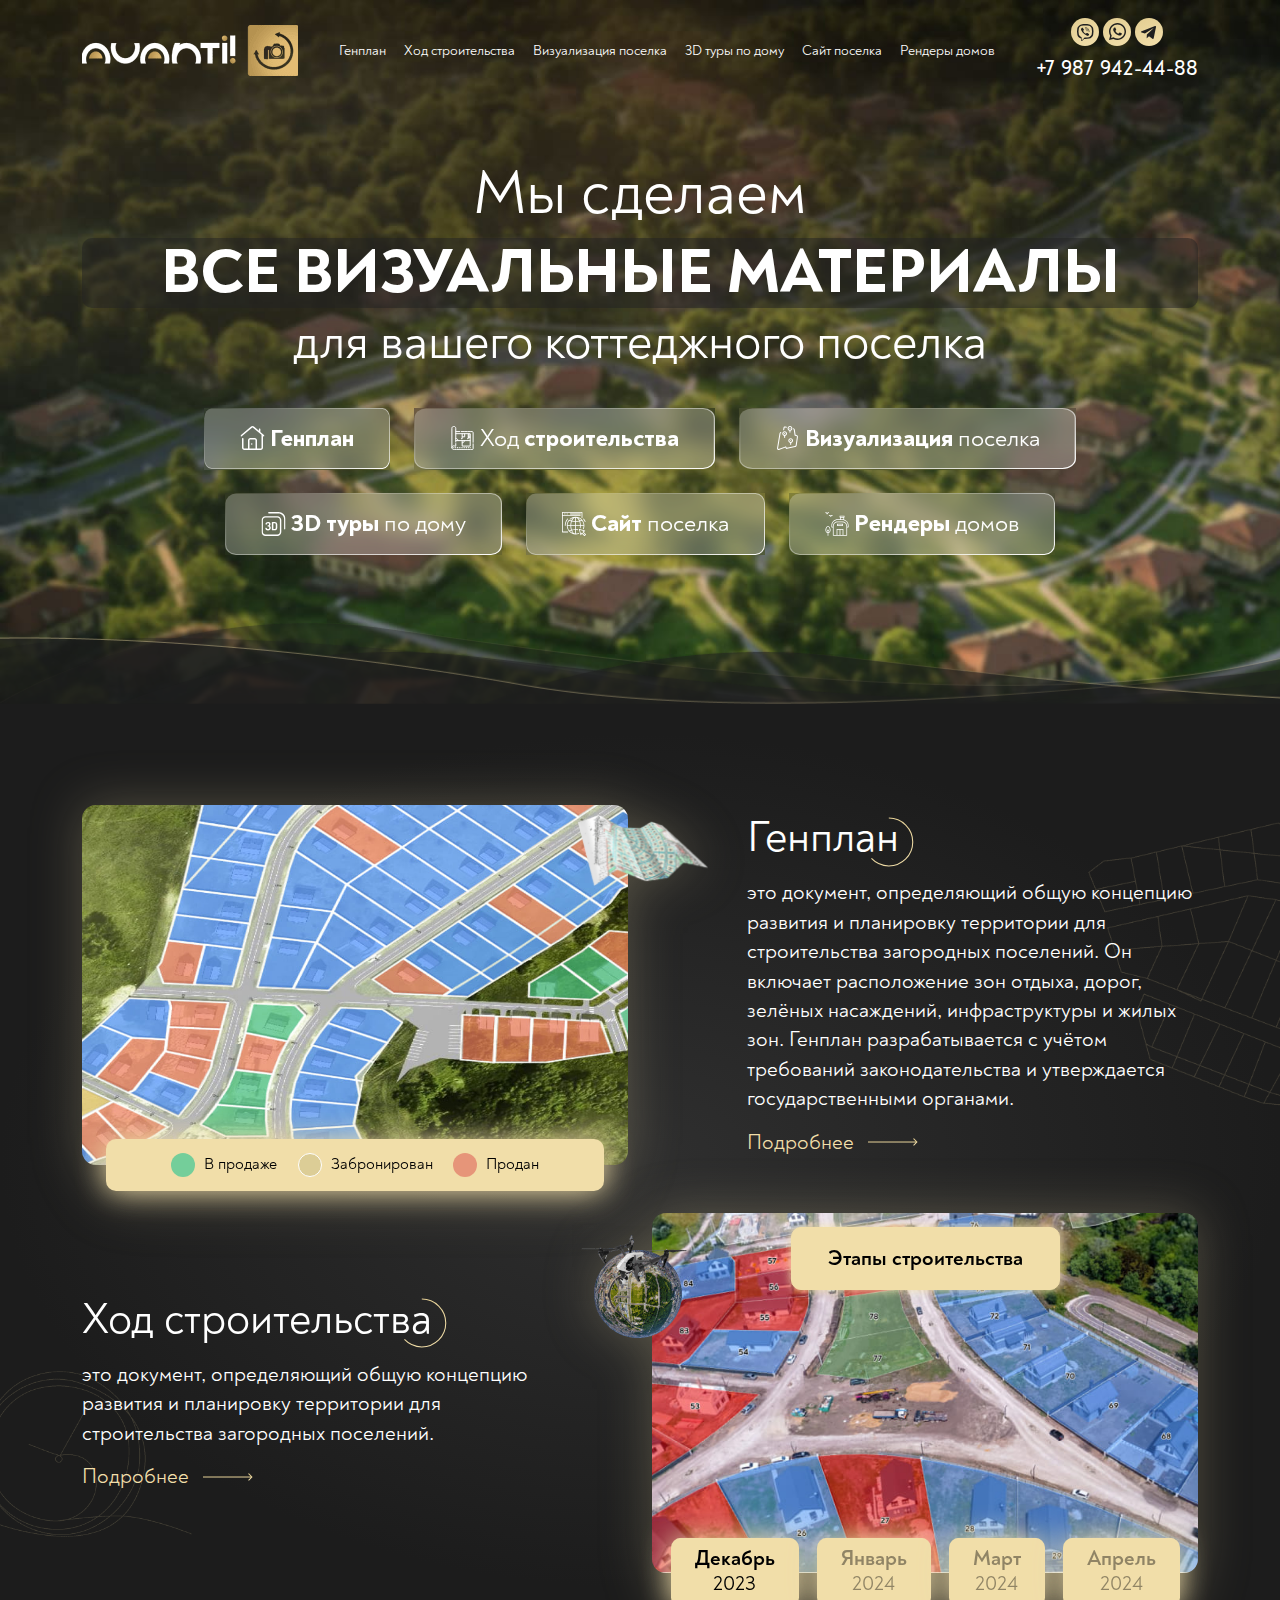
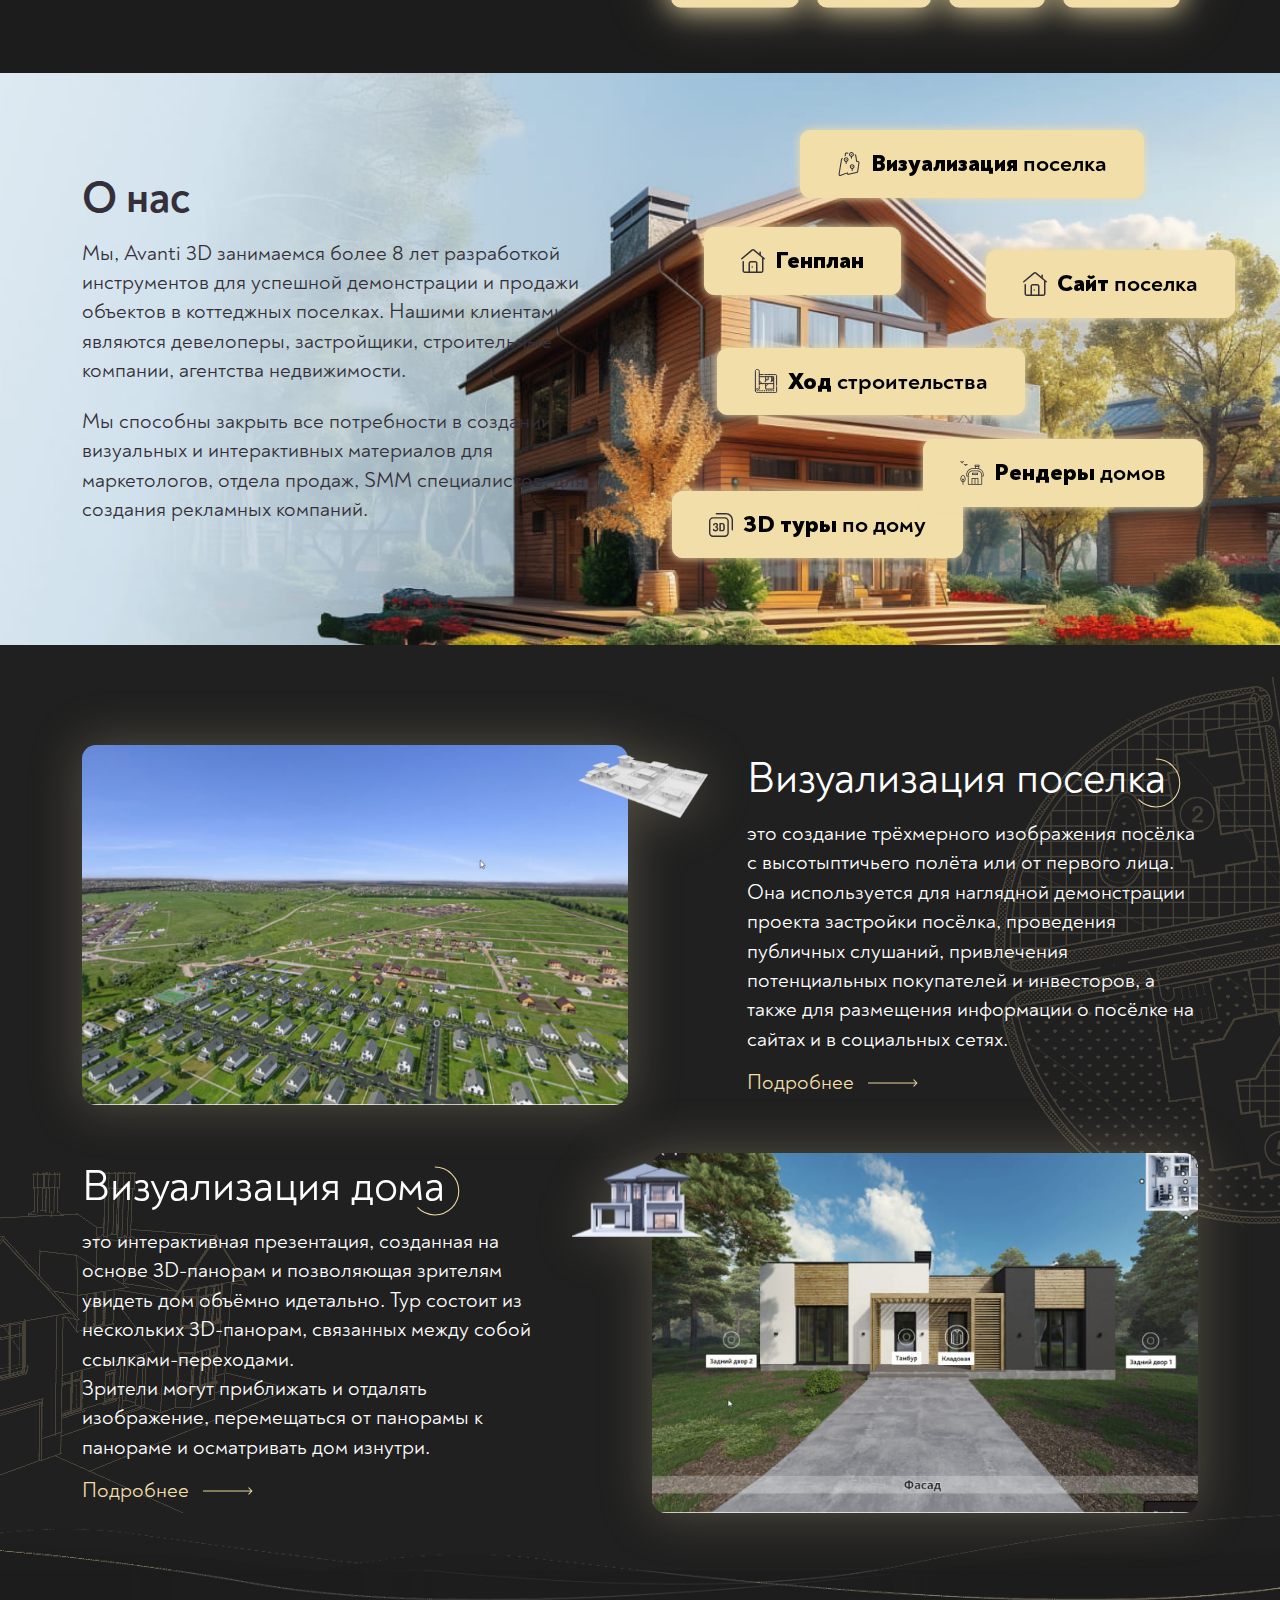
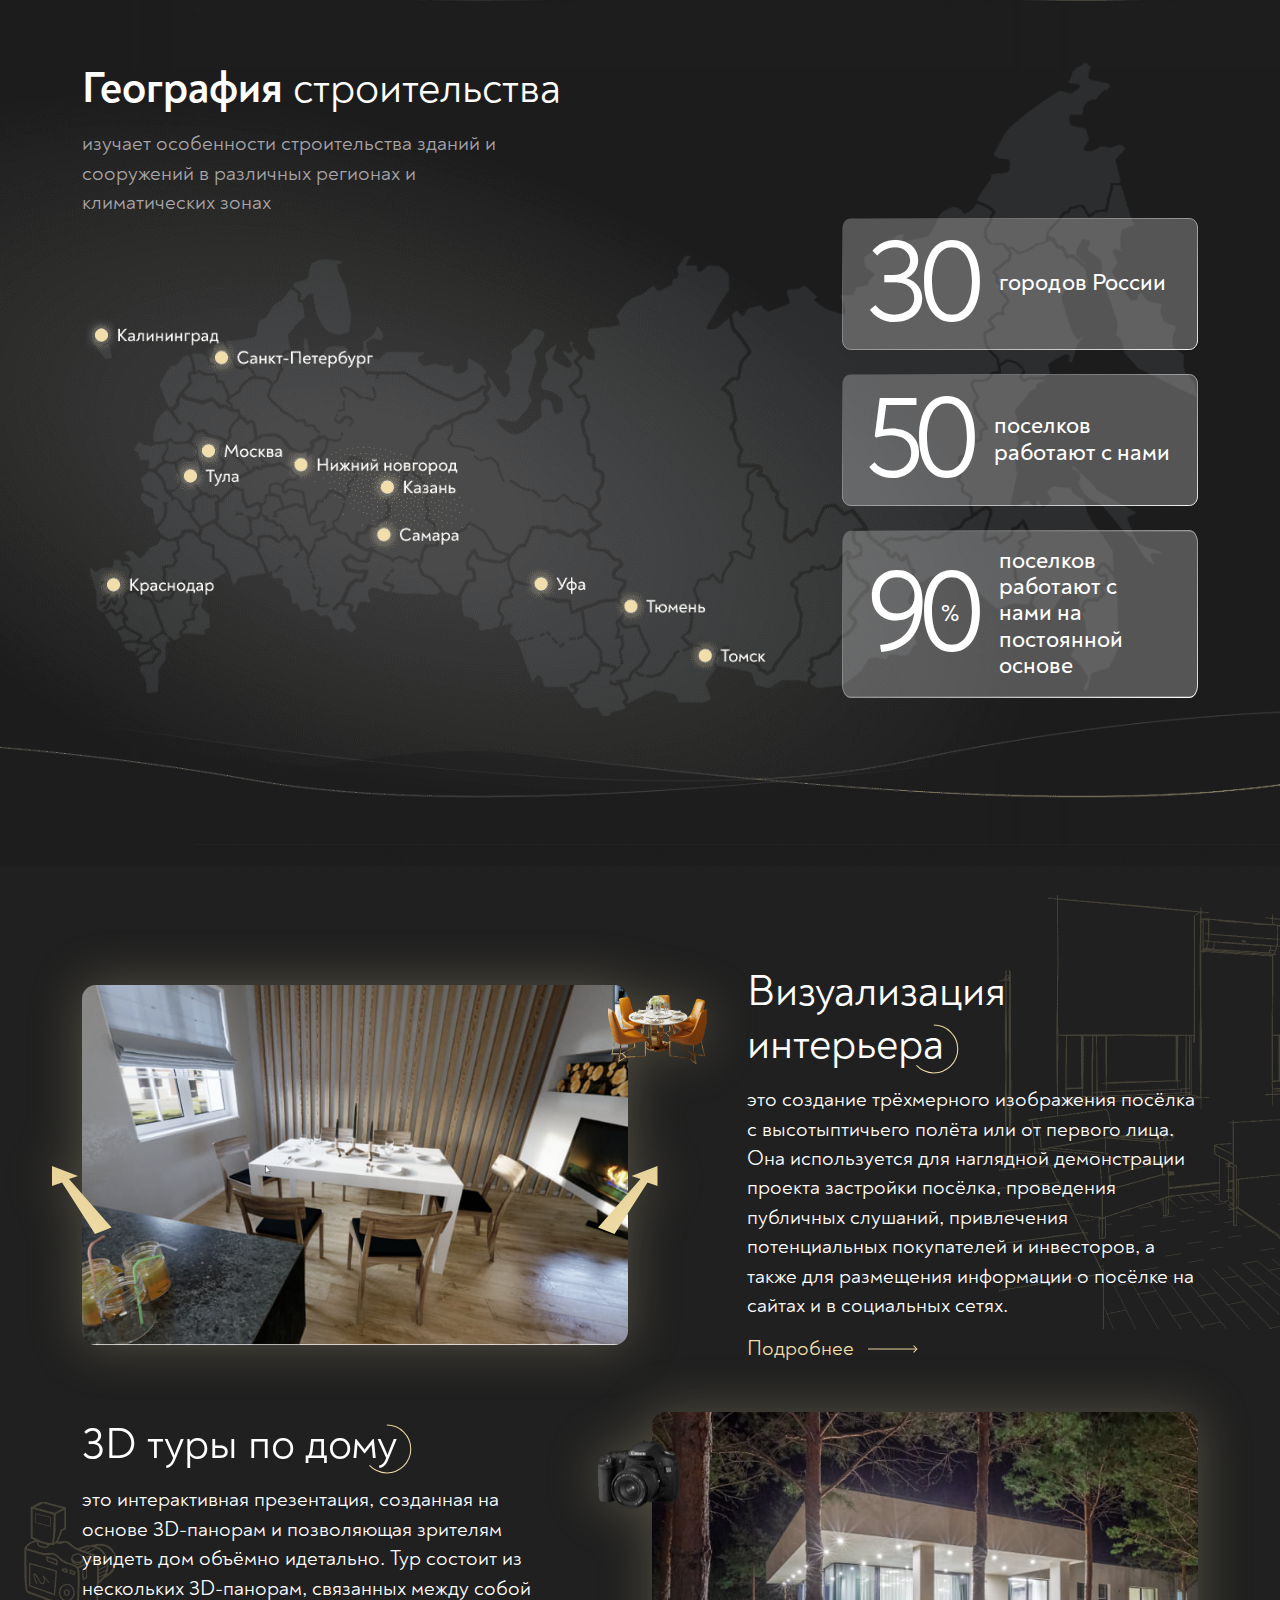
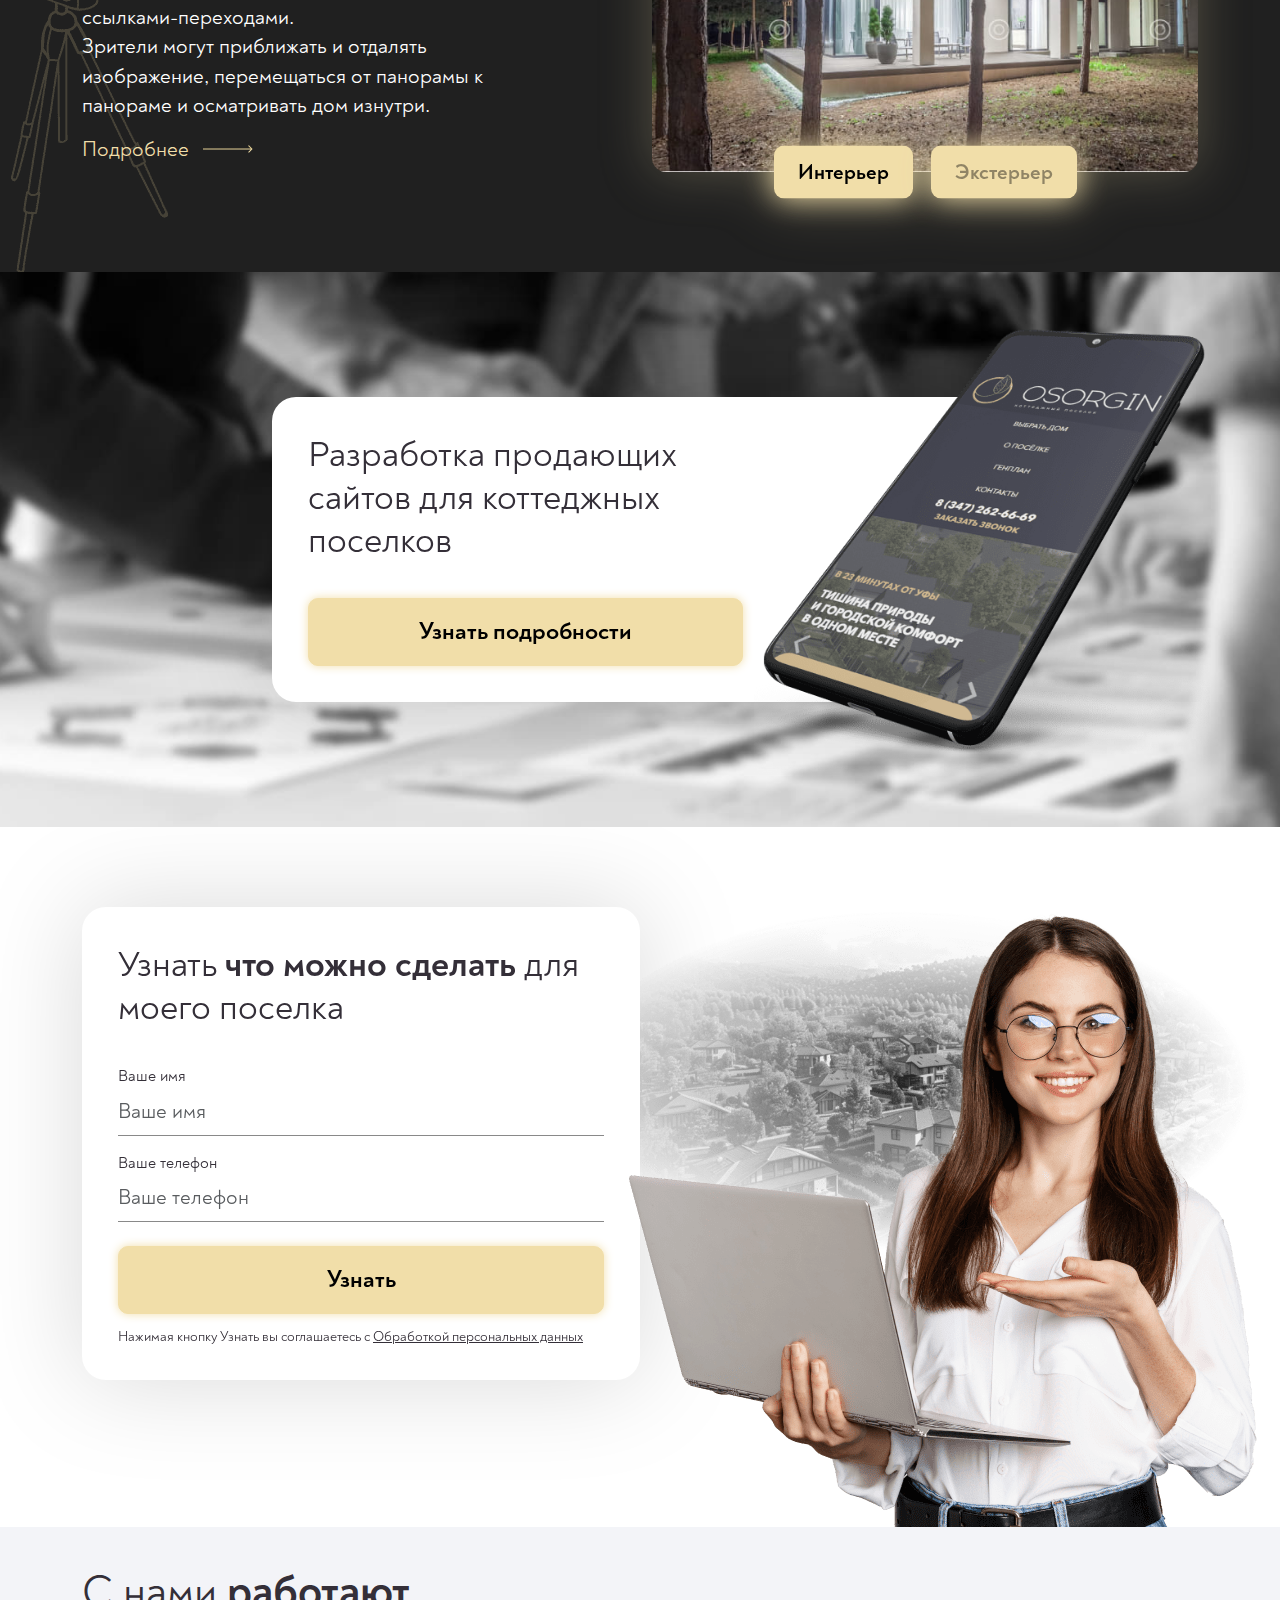
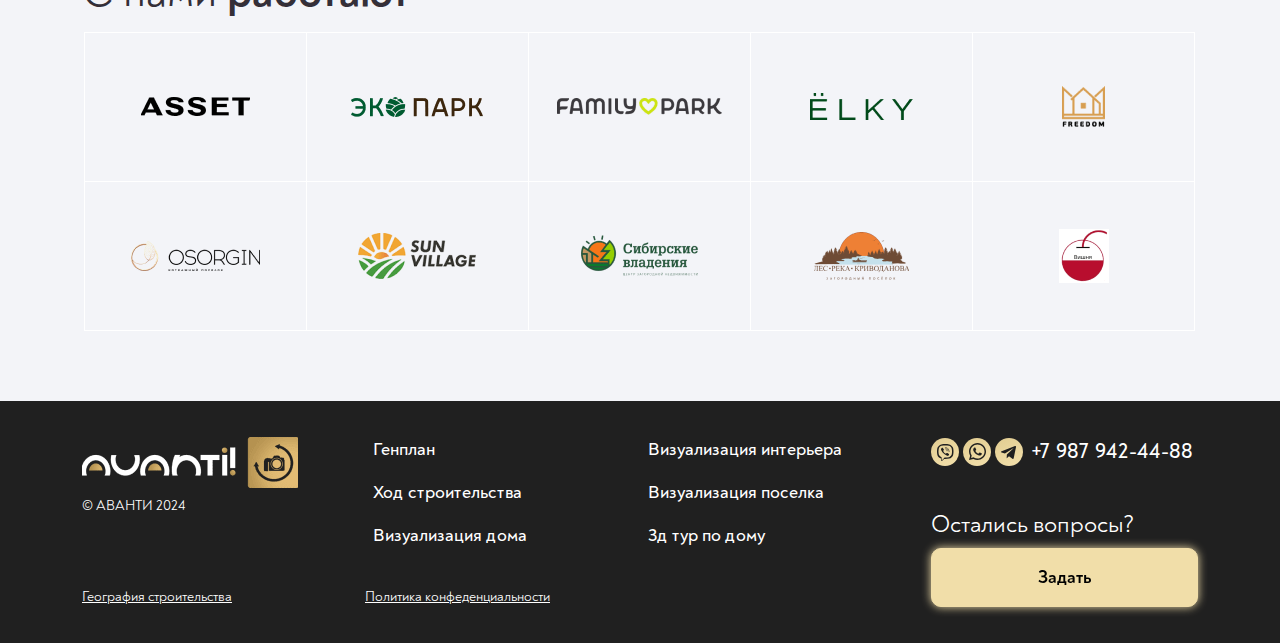
==== commit 40212a45: "fix" ====
--- a/index.html
+++ b/index.html
@@ -134,7 +134,7 @@
                                         <span>Примеры</span>
                                     </button>
                                 </div>
-                                <a href="" class="more mt-5">
+                                <a href="" class="more mt-3 mt-sm-4 mt-md-5">
                                     <span>Подробнее</span>
                                     <img src="imgs/icons/arrow.svg" alt="arrow">
                                 </a>
@@ -198,7 +198,7 @@
                                             <span>Примеры</span>
                                         </button>
                                     </div>
-                                    <a href="" class="more mt-5">
+                                    <a href="" class="more mt-3 mt-sm-4 mt-md-5">
                                         <span>Подробнее</span>
                                         <img src="imgs/icons/arrow.svg" alt="arrow">
                                     </a>
@@ -293,7 +293,7 @@
                                         <span>Примеры</span>
                                     </button>
                                 </div>
-                                <a href="" class="more mt-5">
+                                <a href="" class="more mt-3 mt-sm-4 mt-md-5">
                                     <span>Подробнее</span>
                                     <img src="imgs/icons/arrow.svg" alt="arrow">
                                 </a>
@@ -325,7 +325,7 @@
                                         <span>Примеры</span>
                                     </button>
                                 </div>
-                                <a href="" class="more mt-5">
+                                <a href="" class="more mt-3 mt-sm-4 mt-md-5">
                                     <span>Подробнее</span>
                                     <img src="imgs/icons/arrow.svg" alt="arrow">
                                 </a>
@@ -404,7 +404,7 @@
                                         <span>Примеры</span>
                                     </button>
                                 </div>
-                                <a href="" class="more mt-5">
+                                <a href="" class="more mt-3 mt-sm-4 mt-md-5">
                                     <span>Подробнее</span>
                                     <img src="imgs/icons/arrow.svg" alt="arrow">
                                 </a>
@@ -450,10 +450,10 @@
                                             <span>Примеры</span>
                                         </button>
                                     </div>
-                                    <a href="" class="more mt-5">
-                                        <span>Подробнее</span>
-                                        <img src="imgs/icons/arrow.svg" alt="arrow">
-                                    </a>
+                                    <a href="" class="more mt-3 mt-sm-4 mt-md-5">
+                                    <span>Подробнее</span>
+                                    <img src="imgs/icons/arrow.svg" alt="arrow">
+                                </a>
                                 </div>
                                 <div class="carousel-indicators">
                                     <button class="py-3 active" type="button" data-bs-target="#carousel-tour" data-bs-slide-to="0" aria-current="true">
--- a/css/style.min.css
+++ b/css/style.min.css
@@ -1 +1 @@
-:root{--fs-xs: 14px;--fs-sm: 18px;--fs-md: 21px;--fs-lg: 24px;--fs-xl: 36px;--fs-xxl: 44px;--radius: 10px;--accent: #F1DEA9;--accent-darker: #E3CE93;--transition: 250ms ease-in;--gradient: linear-gradient(to bottom, var(--accent-darker), var(--accent));--bg-color: #202020;--font-color: #342F38}@media(max-width: 1199.98px){:root{--fs-sm: 16px;--fs-md: 18px;--fs-lg: 20px;--fs-xl: 30px;--fs-xxl: 36px}}h1,h2,h3,h4,h5,h6,p,label,span,a,button,form,fieldset,legend,select,input,textarea,button,div,blockquote,cite,figure,figcaption,table,ul,ol,dl,li,address{line-height:140%;margin-bottom:0px}a{color:inherit;text-decoration:none;outline:none;transition:color 300ms ease-in}a:hover,a:focus,a:active{color:inherit;text-decoration:none;outline:none}h1{font-family:"Noah";font-size:64px;font-weight:400;text-align:center;color:#fff;margin-bottom:.6em}h1 p{font-size:1.25em}h1 strong{display:block;font-size:1.25em;font-weight:800;text-transform:uppercase;background-color:rgba(34,34,34,.52);border-radius:var(--radius);padding:0px var(--fs-lg)}@media(max-width: 575.98px){h1 strong{padding:0px 3px}}@media(max-width: 1399.98px){h1{font-size:50px}}@media(max-width: 1199.98px){h1{font-size:45px}}@media(max-width: 767.98px){h1{font-size:35px}}@media(max-width: 575.98px){h1{font-size:25px}}h2{font-size:var(--fs-xxl);text-align:left;font-weight:400;line-height:120%;width:-moz-fit-content;width:fit-content;margin-bottom:.3em}h2:not(.simple) span{position:relative;line-height:120%}h2:not(.simple) span::after{content:"";position:absolute;bottom:-0.1em;right:-0.35em;height:1.2em;width:1em;background:url(../imgs/icons/h2-after.svg) no-repeat;background-size:contain}h3{font-size:var(--fs-xl);text-align:left;font-weight:400;line-height:120%;margin-bottom:1em}h4{font-size:var(--fs-lg);text-align:left;font-weight:400;line-height:120%;margin-bottom:.33em}.fs-xs{font-size:var(--fs-xs)}.fs-sm{font-size:var(--fs-sm)}.fs-md{font-size:var(--fs-md)}.fs-lg{font-size:var(--fs-lg)}.fw-5{font-weight:500}.fw-7{font-weight:700}.lh-1{line-height:100%}button{background:none;border:none;padding:unset;display:block;font-family:inherit;color:inherit;outline:none !important}.btn,.btn-fill,.btn-border{display:flex;flex-direction:row;justify-content:center;align-items:center;flex-wrap:nowrap;text-align:center;transition:var(--transition);width:-moz-fit-content;width:fit-content;border-radius:0px;font-weight:400;padding:var(--radius);gap:var(--radius)}.btn-border{border:1px solid var(--accent);color:var(--accent);background-color:rgba(0,0,0,0);transition-property:color,border-color}.btn-border:hover,.btn-border:focus,.btn-border:active{border:1px solid var(--accent-darker);color:var(--accent-darker)}.btn-fill{border:1px solid var(--accent);border-radius:var(--radius);color:#000;font-weight:700;padding:1rem var(--fs-xl);background-color:var(--accent);transition-property:background-color,filter;filter:drop-shadow(0px 0px 5px var(--accent))}.btn-fill:hover,.btn-fill:focus,.btn-fill:active{background-color:var(--accent);color:#000;filter:drop-shadow(0px 0px 15px var(--accent))}.btn-mobileMenu{cursor:pointer;color:#fff;transition:color var(--transition)}.btn-mobileMenu:hover,.btn-mobileMenu:focus,.btn-mobileMenu:active{color:var(--accent)}.form-control,.form-select{--bs-body-bg: transparent;--bs-border-color: #898989;--bs-border-radius: 0px;padding:var(--radius) 0em;line-height:100%;border-width:0px 0px 1px 0px}.more{display:flex;flex-direction:row;justify-content:flex-start;align-items:center;flex-wrap:nowrap;font-size:var(--fs-md);gap:var(--fs-xs);margin-top:var(--fs-xs);color:var(--accent);transition:color var(--transition)}.more:hover,.morefocus,.more:active{color:var(--accent-darker)}.carousel-control-next,.carousel-control-prev{top:50%;bottom:unset;width:60px;height:70px;opacity:1;transform:translateY(-50%);z-index:8}.carousel-control-next img,.carousel-control-prev img{width:100%;height:100%;-o-object-fit:contain;object-fit:contain}.carousel-control-prev{transform:translateX(-50%)}@media(max-width: 991.98px){.carousel-control-prev{transform:translateX(-15%)}}.carousel-control-next{transform:translateX(50%)}@media(max-width: 991.98px){.carousel-control-next{transform:translateX(15%)}}.box{--height: 360px;width:100%;height:var(--height);filter:drop-shadow(0px 0px 25px rgba(241, 222, 169, 0.25));position:relative}@media(max-width: 1199.98px){.box{--height: 320px }}@media(max-width: 575.98px){.box{margin-bottom:50px}}.box__bg{width:100%;height:var(--height);-o-object-fit:cover;object-fit:cover;position:relative;z-index:1;border-radius:var(--fs-xs);-webkit-backface-visibility:hidden;-webkit-transform:translate3d(0, 0, 0);isolation:isolate;transform:translateZ(0)}.box__bg.carousel .carousel-inner img{width:100%;height:var(--height);-o-object-fit:cover;object-fit:cover;border-radius:var(--fs-xs);-webkit-backface-visibility:hidden;-webkit-transform:translate3d(0, 0, 0);isolation:isolate;transform:translateZ(0)}.box__bg.carousel .carousel-indicators{position:absolute;z-index:10;top:100%;bottom:unset;transform:translateY(-50%);left:var(--fs-lg);right:var(--fs-lg);display:flex;flex-direction:row;justify-content:center;align-items:flex-start;flex-wrap:nowrap;gap:var(--fs-sm);margin:0px !important}@media(max-width: 575.98px){.box__bg.carousel .carousel-indicators{left:0px;right:0px;gap:var(--radius);flex-wrap:wrap}}.box__bg.carousel .carousel-indicators [data-bs-target]{width:unset;height:unset;text-indent:unset;font-size:var(--fs-md);color:#000;background-color:var(--accent);border:none !important;border-radius:var(--radius) !important;filter:drop-shadow(0px 0px 15px var(--accent));padding:var(--radius) var(--fs-lg);line-height:100%;margin:0px !important;opacity:1}.box__bg.carousel .carousel-indicators [data-bs-target] strong,.box__bg.carousel .carousel-indicators [data-bs-target] div{opacity:.4}.box__bg.carousel .carousel-indicators [data-bs-target].active strong,.box__bg.carousel .carousel-indicators [data-bs-target].active div{opacity:1}.box__img,.box__img-right,.box__img-left{position:absolute;z-index:7;top:var(--radius)}@media(max-width: 991.98px){.box__img,.box__img-right,.box__img-left{display:none}}.box__img-left{left:-80px}.box__img-right{right:-80px}.box__inner{position:absolute;top:0px;left:0px;width:100%;height:100%;overflow:hidden;z-index:7;border-radius:var(--fs-xs);-webkit-backface-visibility:hidden;-webkit-transform:translate3d(0, 0, 0);isolation:isolate;transform:translateZ(0);background-color:rgba(0,0,0,.69);padding:var(--fs-xxl) var(--fs-lg);opacity:0;transition:opacity var(--transition)}.box__inner2{position:absolute;top:0px;left:0px;width:100%;height:80%;overflow:hidden;z-index:5;border-radius:var(--fs-xs);-webkit-backface-visibility:hidden;-webkit-transform:translate3d(0, 0, 0);isolation:isolate;transform:translateZ(0);padding:var(--fs-xs)}.box__control,.box__control-full{position:absolute;z-index:10;top:100%;transform:translateY(-50%);left:var(--fs-lg);right:var(--fs-lg)}@media(max-width: 575.98px){.box__control,.box__control-full{left:0px;right:0px}}.box__control-full{background-color:var(--accent);padding:var(--fs-xs) var(--fs-xxl);border-radius:var(--radius);filter:drop-shadow(0px 0px 15px var(--accent))}@media(max-width: 575.98px){.box__control-full{padding:var(--fs-xs) var(--fs-xs)}}.box__control-full .indicator{list-style:none;padding-left:0px;display:flex;flex-direction:row;justify-content:space-evenly;align-items:center;flex-wrap:nowrap;width:100%;color:#000}@media(max-width: 575.98px){.box__control-full .indicator{flex-direction:column;gap:9px}}.box__control-full .indicator li{display:flex;flex-direction:row;justify-content:center;align-items:center;flex-wrap:nowrap;gap:9px}.box__control-full .indicator li span{flex:1}.box__control-full .indicator-sale{width:var(--fs-lg);height:var(--fs-lg);border-radius:50%;background-color:#74ce9a}.box__control-full .indicator-booked{width:var(--fs-lg);height:var(--fs-lg);border-radius:50%;border:1px solid #fff;background-color:#dccd96}.box__control-full .indicator-sold{width:var(--fs-lg);height:var(--fs-lg);border-radius:50%;background-color:#e69579}.box:hover .box__inner,.box:focus .box__inner{opacity:1}body{font-family:"Noah";font-size:16px;font-weight:400;color:var(--font-color)}header{color:#fff;position:absolute;top:0px;left:0px;width:100%;z-index:100;padding:var(--fs-sm)}header .logo{max-width:220px}@media(max-width: 575.98px){header .logo{max-width:180px}}header nav ul{list-style:none;padding-left:0px;display:flex;flex-direction:row;justify-content:center;align-items:center;flex-wrap:nowrap;gap:var(--fs-sm)}@media(max-width: 1199.98px){header nav ul{flex-direction:column;font-size:var(--fs-lg);padding:var(--fs-xl) var(--fs-sm)}}header nav ul li a{display:block;font-size:var(--fs-xs);color:#fff;transition:color var(--transition)}header nav ul li a:hover,header nav ul li a:focus,header nav ul li a:active{color:var(--accent)}.social{list-style:none;padding-left:0px;display:flex;flex-direction:row;justify-content:flex-start;align-items:center;flex-wrap:nowrap;gap:4px}.sec1{position:relative;z-index:1;background:url(../imgs/bg/sec1.jpg) no-repeat;background-size:cover;padding:150px 0px 200px}@media(max-width: 575.98px){.sec1{padding:100px 0px 100px}}.sec1__menu{list-style:none;padding-left:0px;display:flex;flex-direction:row;justify-content:center;align-items:center;flex-wrap:wrap;gap:var(--fs-lg)}.sec1__menu li a{display:flex;flex-direction:row;justify-content:center;align-items:center;flex-wrap:nowrap;font-size:var(--fs-lg);padding:var(--fs-xs) var(--fs-xl);color:#fff;gap:5px;position:relative;transform:scale(100%);transition:transform var(--transition)}.sec1__menu li a strong{font-weight:800}.sec1__menu li a::after{content:"";position:absolute;z-index:-1;top:0px;left:0px;width:100%;height:100%;background:url(../imgs/bg/btnBG.svg) no-repeat;background-size:100% 100%;-webkit-backdrop-filter:blur(11px);backdrop-filter:blur(11px)}.sec1__menu li a:hover{transform:scale(105%)}.sec2{padding:200px 0px 100px;background-image:url(../imgs/bg/sec2-left.png),url(../imgs/bg/sec2-right.png),radial-gradient(ellipse closest-side at 50% 50%, #2F2F2F, transparent),url(../imgs/bg/sec2.png);background-position:0% 85%,100% 30%,50% 60%,0% 0%;background-size:15% auto,15% auto,100% 80%,cover;background-repeat:no-repeat;color:#fff;margin-top:-150px;position:relative;z-index:2}.sec2 p{font-size:var(--fs-md)}.sec3{padding:100px 0px;background-image:url(../imgs/bg/about.jpg);background-position:100% 50%;background-repeat:no-repeat;background-size:cover;background-position:100% 50%}@media(max-width: 1199.98px){.sec3{background-position:85% 50%}}@media(max-width: 991.98px){.sec3{padding:50px 0px;background:none}}.sec3 p{font-size:var(--fs-md);margin-bottom:var(--fs-md)}.sec3 .links{position:absolute;left:50%;top:0%;height:100%;width:50%}@media(max-width: 991.98px){.sec3 .links{position:relative;left:unset;top:unset;width:100%;height:-moz-fit-content;height:fit-content;background-image:url(../imgs/bg/about.jpg);background-position:100% 50%;background-repeat:no-repeat;background-size:cover;background-position:100% 50%;display:flex;flex-direction:column;justify-content:flex-start;align-items:flex-end;flex-wrap:nowrap;padding:1em;gap:1em}}.sec3 .links-1{position:absolute;top:10%;left:25%}@media(max-width: 991.98px){.sec3 .links-1{position:relative;top:unset;left:unset;right:unset}}.sec3 .links-2{position:absolute;top:27%;left:10%}@media(max-width: 991.98px){.sec3 .links-2{position:relative;top:unset;left:unset;right:unset}}.sec3 .links-3{position:absolute;top:31%;right:7%}@media(max-width: 991.98px){.sec3 .links-3{position:relative;top:unset;left:unset;right:unset}}.sec3 .links-4{position:absolute;top:48%;left:12%}@media(max-width: 991.98px){.sec3 .links-4{position:relative;top:unset;left:unset;right:unset}}.sec3 .links-5{position:absolute;top:73%;left:5%}@media(max-width: 991.98px){.sec3 .links-5{position:relative;top:unset;left:unset;right:unset}}.sec3 .links-6{position:absolute;top:64%;right:12%}@media(max-width: 991.98px){.sec3 .links-6{position:relative;top:unset;left:unset;right:unset}}.sec4{padding:100px 0px 0px;background-color:var(--bg-color);background-image:url(../imgs/bg/sec4-left.png),url(../imgs/bg/sec4-right.png);background-position:0% 100%,100% 10%;background-size:auto;background-repeat:no-repeat;color:#fff}@media(max-width: 575.98px){.sec4{padding:50px 0px 0px}}.sec4 p{font-size:var(--fs-md)}.sec5{background-color:var(--bg-color);background-image:url(../imgs/bg/sec5-bg.png);background-repeat:no-repeat;background-position:center;background-size:cover;padding:150px 0px;color:#fff}@media(max-width: 575.98px){.sec5{padding:50px 0px}}.sec5 p{font-size:var(--fs-md);color:#a7a5a9}.sec5 ul{list-style:none;padding-left:0px}.sec5 ul li{background:url(../imgs/bg/ul-liBG.svg) no-repeat;background-size:100% 100%;padding:var(--fs-sm) var(--fs-lg);margin-bottom:var(--fs-lg);display:flex;flex-direction:row;justify-content:flex-start;align-items:center;flex-wrap:nowrap}.sec5 ul li .num{position:relative;font-size:120px;line-height:80%;letter-spacing:-12px;margin-right:var(--fs-lg)}.sec5 ul li .num.percent::after{content:"%";position:absolute;top:50%;right:25%;font-size:var(--fs-lg);font-weight:500;line-height:110%;transform:translateY(-50%)}.sec5 ul li .text{font-size:var(--fs-lg);font-weight:500;line-height:110%}.sec5-main{width:100%;position:absolute;left:0px;top:0px}@media(max-width: 991.98px){.sec5-main{position:relative}}.sec6{padding:100px 0px;background-color:var(--bg-color);background-image:url(../imgs/bg/sec6-left.png),url(../imgs/bg/sec6-right.png);background-position:1% 100%,100% 5%;background-size:auto;background-repeat:no-repeat;color:#fff}@media(max-width: 575.98px){.sec6{padding:50px 0px}}.sec6 p{font-size:var(--fs-md)}.sec7{padding:125px 0px 200px;background:url(../imgs/bg/sec7-bg.jpg) no-repeat center;background-size:cover}@media(max-width: 1399.98px){.sec7{padding:125px 0px 125px}}@media(max-width: 991.98px){.sec7{padding:50px 0px}}.sec7 .cont{background-color:#fff;border-radius:var(--fs-lg);padding:var(--fs-xl);filter:drop-shadow(0px 0px 50px rgba(0, 0, 0, 0.15))}.sec7 .smartphone{position:absolute;top:0px;right:0px;z-index:10;transform:translateY(-15%);width:40%}.callback{padding:80px 0px 0px;overflow:hidden}@media(max-width: 991.98px){.callback{padding:50px 0px}}.callback__bg-1{width:110%;height:620px;-o-object-fit:contain;object-fit:contain;-o-object-position:center top;object-position:center top}.callback__bg-2{position:absolute;bottom:0px;left:-2%;z-index:5}.callback-form{background-color:#fff;border-radius:var(--fs-lg);padding:var(--fs-xl);filter:drop-shadow(0px 0px 50px rgba(0, 0, 0, 0.15))}.sec8{background-color:#f3f4f8;padding:40px 0px 70px}.brands{display:flex;flex-direction:row;justify-content:center;align-items:flex-start;flex-wrap:wrap}.brands img{width:16.6666666667%;height:150px;-o-object-fit:scale-down;object-fit:scale-down;border:1px solid #fff;margin-left:-1px;margin-top:-1px}@media(max-width: 1399.98px){.brands img{width:20%}}@media(max-width: 1199.98px){.brands img{width:25%}}@media(max-width: 991.98px){.brands img{width:33.3333333333%}}@media(max-width: 767.98px){.brands img{height:120px}}@media(max-width: 575.98px){.brands img{width:50%;height:25vw}}footer{background-color:var(--bg-color);color:#fff;padding:var(--fs-xl) 0px}footer .footerGrid{display:grid;grid-template-columns:1fr 2fr 1fr;grid-template-rows:auto auto;grid-template-areas:"logo menu contacts" "links links contacts";gap:var(--fs-xl) var(--fs-lg)}@media(max-width: 991.98px){footer .footerGrid{grid-template-columns:1fr 1fr 1fr}}@media(max-width: 767.98px){footer .footerGrid{grid-template-columns:1fr 1fr;grid-template-areas:"logo menu" "contacts menu" "links links"}}@media(max-width: 575.98px){footer .footerGrid{grid-template-columns:1fr;grid-template-areas:"logo" "menu" "contacts" "links";text-align:center}footer .footerGrid .social{justify-content:center}}footer .footerGrid__logo{grid-area:logo}footer .footerGrid__menu{grid-area:menu}footer .footerGrid__menu ul{list-style:none;padding-left:0px;font-size:var(--fs-sm);font-weight:500;line-height:100%}footer .footerGrid__menu ul li:not(:first-child){margin-top:var(--fs-sm)}footer .footerGrid__contacts{grid-area:contacts;display:flex;flex-direction:column;justify-content:space-between;align-items:stretch;flex-wrap:nowrap}footer .footerGrid__links{grid-area:links}@media(max-width: 575.98px){footer .footerGrid__links{text-align:center}}.offcanvas-end{background-color:var(--bg-color)}.offcanvas-end .btn-close{background:none;color:#fff;font-size:var(--fs-lg);display:flex;flex-direction:row;justify-content:center;align-items:center;flex-wrap:nowrap;opacity:.7;position:absolute;top:0px;right:0px;z-index:10}.modal{--bs-modal-bg: transparent;--bs-modal-padding: 0px;--bs-border-width: 0px;--bs-border-color: transparent}.modal-body{position:relative}.modal-body .btn-close{position:absolute;top:1em;right:1em;z-index:10}/*# sourceMappingURL=style.min.css.map */+:root{--fs-xs: 14px;--fs-sm: 18px;--fs-md: 21px;--fs-lg: 24px;--fs-xl: 36px;--fs-xxl: 44px;--radius: 10px;--accent: #F1DEA9;--accent-darker: #E3CE93;--transition: 250ms ease-in;--gradient: linear-gradient(to bottom, var(--accent-darker), var(--accent));--bg-color: #202020;--font-color: #342F38}@media(max-width: 1199.98px){:root{--fs-sm: 16px;--fs-md: 18px;--fs-lg: 20px;--fs-xl: 30px;--fs-xxl: 36px}}html{scroll-behavior:smooth}h1,h2,h3,h4,h5,h6,p,label,span,a,button,form,fieldset,legend,select,input,textarea,button,div,blockquote,cite,figure,figcaption,table,ul,ol,dl,li,address{line-height:140%;margin-bottom:0px}a{color:inherit;text-decoration:none;outline:none;transition:color 300ms ease-in}a:hover,a:focus,a:active{color:inherit;text-decoration:none;outline:none}h1{font-family:"Noah";font-size:64px;font-weight:400;text-align:center;color:#fff;margin-bottom:.6em}h1 p{font-size:1.25em}h1 strong{display:block;font-size:1.25em;font-weight:800;text-transform:uppercase;background-color:rgba(34,34,34,.52);border-radius:var(--radius);padding:0px var(--fs-lg)}@media(max-width: 575.98px){h1 strong{padding:0px 3px}}@media(max-width: 1399.98px){h1{font-size:50px}}@media(max-width: 1199.98px){h1{font-size:45px}}@media(max-width: 767.98px){h1{font-size:35px}}@media(max-width: 575.98px){h1{font-size:25px}}h2{font-size:var(--fs-xxl);text-align:left;font-weight:400;line-height:120%;width:-moz-fit-content;width:fit-content;margin-bottom:.3em}h2:not(.simple) span{position:relative;line-height:120%}h2:not(.simple) span::after{content:"";position:absolute;bottom:-0.1em;right:-0.35em;height:1.2em;width:1em;background:url(../imgs/icons/h2-after.svg) no-repeat;background-size:contain}h3{font-size:var(--fs-xl);text-align:left;font-weight:400;line-height:120%;margin-bottom:1em}h4{font-size:var(--fs-lg);text-align:left;font-weight:400;line-height:120%;margin-bottom:.33em}.fs-xs{font-size:var(--fs-xs)}.fs-sm{font-size:var(--fs-sm)}.fs-md{font-size:var(--fs-md)}.fs-lg{font-size:var(--fs-lg)}.fw-5{font-weight:500}.fw-7{font-weight:700}.lh-1{line-height:100%}button{background:none;border:none;padding:unset;display:block;font-family:inherit;color:inherit;outline:none !important}.btn,.btn-fill,.btn-border{display:flex;flex-direction:row;justify-content:center;align-items:center;flex-wrap:nowrap;text-align:center;transition:var(--transition);width:-moz-fit-content;width:fit-content;border-radius:0px;font-weight:400;padding:var(--radius);gap:var(--radius)}.btn-border{border:1px solid var(--accent);color:var(--accent);background-color:rgba(0,0,0,0);transition-property:color,border-color}.btn-border:hover,.btn-border:focus,.btn-border:active{border:1px solid var(--accent-darker);color:var(--accent-darker)}.btn-fill{border:1px solid var(--accent);border-radius:var(--radius);color:#000;font-weight:700;padding:1rem var(--fs-xl);background-color:var(--accent);transition-property:background-color,filter;filter:drop-shadow(0px 0px 5px var(--accent))}.btn-fill:hover,.btn-fill:focus,.btn-fill:active{background-color:var(--accent);color:#000;filter:drop-shadow(0px 0px 15px var(--accent))}.btn-mobileMenu{cursor:pointer;color:#fff;transition:color var(--transition)}.btn-mobileMenu:hover,.btn-mobileMenu:focus,.btn-mobileMenu:active{color:var(--accent)}.form-control,.form-select{--bs-body-bg: transparent;--bs-border-color: #898989;--bs-border-radius: 0px;padding:var(--radius) 0em;line-height:100%;border-width:0px 0px 1px 0px}.more{display:flex;flex-direction:row;justify-content:flex-start;align-items:center;flex-wrap:nowrap;font-size:var(--fs-md);gap:var(--fs-xs);margin-top:var(--fs-xs);color:var(--accent);transition:color var(--transition)}.more:hover,.morefocus,.more:active{color:var(--accent-darker)}.carousel-control-next,.carousel-control-prev{top:50%;bottom:unset;width:60px;height:70px;opacity:1;transform:translateY(-50%);z-index:8}.carousel-control-next img,.carousel-control-prev img{width:100%;height:100%;-o-object-fit:contain;object-fit:contain}@media(max-width: 575.98px){.carousel-control-next,.carousel-control-prev{width:30px;height:35px}}.carousel-control-prev{transform:translateX(-50%)}@media(max-width: 991.98px){.carousel-control-prev{transform:translateX(-15%)}}.carousel-control-next{transform:translateX(50%)}@media(max-width: 991.98px){.carousel-control-next{transform:translateX(15%)}}.box{--height: 360px;width:100%;height:var(--height);filter:drop-shadow(0px 0px 25px rgba(241, 222, 169, 0.25));position:relative}@media(max-width: 1199.98px){.box{--height: 320px }}@media(max-width: 575.98px){.box{margin-bottom:50px}}.box__bg{width:100%;height:var(--height);-o-object-fit:cover;object-fit:cover;position:relative;z-index:1;border-radius:var(--fs-xs);-webkit-backface-visibility:hidden;-webkit-transform:translate3d(0, 0, 0);isolation:isolate;transform:translateZ(0)}.box__bg.carousel .carousel-inner img{width:100%;height:var(--height);-o-object-fit:cover;object-fit:cover;border-radius:var(--fs-xs);-webkit-backface-visibility:hidden;-webkit-transform:translate3d(0, 0, 0);isolation:isolate;transform:translateZ(0)}.box__bg.carousel .carousel-indicators{position:absolute;z-index:10;top:100%;bottom:unset;transform:translateY(-50%);left:var(--fs-lg);right:var(--fs-lg);display:flex;flex-direction:row;justify-content:center;align-items:flex-start;flex-wrap:nowrap;gap:var(--fs-sm);margin:0px !important}@media(max-width: 575.98px){.box__bg.carousel .carousel-indicators{left:0px;right:0px;gap:var(--radius);flex-wrap:wrap}}.box__bg.carousel .carousel-indicators [data-bs-target]{width:unset;height:unset;text-indent:unset;font-size:var(--fs-md);color:#000;background-color:var(--accent);border:none !important;border-radius:var(--radius) !important;filter:drop-shadow(0px 0px 15px var(--accent));padding:var(--radius) var(--fs-lg);line-height:100%;margin:0px !important;opacity:1}.box__bg.carousel .carousel-indicators [data-bs-target] strong,.box__bg.carousel .carousel-indicators [data-bs-target] div{opacity:.4}.box__bg.carousel .carousel-indicators [data-bs-target].active strong,.box__bg.carousel .carousel-indicators [data-bs-target].active div{opacity:1}.box__img,.box__img-right,.box__img-left{position:absolute;z-index:7;top:var(--radius);max-width:130px}@media(max-width: 991.98px){.box__img,.box__img-right,.box__img-left{display:none}}.box__img-left{left:-80px}.box__img-right{right:-80px}.box__inner{position:absolute;top:0px;left:0px;width:100%;height:100%;overflow:hidden;z-index:7;border-radius:var(--fs-xs);-webkit-backface-visibility:hidden;-webkit-transform:translate3d(0, 0, 0);isolation:isolate;transform:translateZ(0);background-color:rgba(0,0,0,.69);padding:var(--fs-xxl) 50px;opacity:0;transition:opacity var(--transition)}@media(max-width: 991.98px){.box__inner{padding:var(--fs-xl)}}@media(max-width: 575.98px){.box__inner{--fs-md: 14px;padding:var(--fs-lg)}}.box__inner2{position:absolute;top:0px;left:0px;width:100%;height:80%;overflow:hidden;z-index:5;border-radius:var(--fs-xs);-webkit-backface-visibility:hidden;-webkit-transform:translate3d(0, 0, 0);isolation:isolate;transform:translateZ(0);padding:var(--fs-xs)}.box__control,.box__control-full{position:absolute;z-index:10;top:100%;transform:translateY(-50%);left:var(--fs-lg);right:var(--fs-lg)}@media(max-width: 575.98px){.box__control,.box__control-full{left:0px;right:0px}}.box__control-full{background-color:var(--accent);padding:var(--fs-xs) var(--fs-xxl);border-radius:var(--radius);filter:drop-shadow(0px 0px 15px var(--accent))}@media(max-width: 575.98px){.box__control-full{padding:var(--fs-xs) var(--fs-xs)}}.box__control-full .indicator{list-style:none;padding-left:0px;display:flex;flex-direction:row;justify-content:space-evenly;align-items:center;flex-wrap:nowrap;width:100%;color:#000}@media(max-width: 575.98px){.box__control-full .indicator{gap:3px;font-size:11px}}.box__control-full .indicator li{display:flex;flex-direction:row;justify-content:center;align-items:center;flex-wrap:nowrap;gap:9px}.box__control-full .indicator li span{flex:1}@media(max-width: 575.98px){.box__control-full .indicator li{gap:3px}}.box__control-full .indicator-sale{width:var(--fs-lg);height:var(--fs-lg);border-radius:50%;background-color:#74ce9a}.box__control-full .indicator-booked{width:var(--fs-lg);height:var(--fs-lg);border-radius:50%;border:1px solid #fff;background-color:#dccd96}.box__control-full .indicator-sold{width:var(--fs-lg);height:var(--fs-lg);border-radius:50%;background-color:#e69579}.box:hover .box__inner,.box:focus .box__inner{opacity:1}body{font-family:"Noah";font-size:16px;font-weight:400;color:var(--font-color)}header{color:#fff;position:absolute;top:0px;left:0px;width:100%;z-index:100;padding:var(--fs-sm)}header .logo{max-width:220px}@media(max-width: 575.98px){header .logo{max-width:180px}}header nav ul{list-style:none;padding-left:0px;display:flex;flex-direction:row;justify-content:center;align-items:center;flex-wrap:nowrap;gap:var(--fs-sm)}@media(max-width: 1199.98px){header nav ul{flex-direction:column;font-size:var(--fs-lg);padding:var(--fs-xl) var(--fs-sm)}}header nav ul li a{display:block;font-size:var(--fs-xs);color:#fff;transition:color var(--transition)}header nav ul li a:hover,header nav ul li a:focus,header nav ul li a:active{color:var(--accent)}.social{list-style:none;padding-left:0px;display:flex;flex-direction:row;justify-content:flex-start;align-items:center;flex-wrap:nowrap;gap:4px}.sec1{position:relative;z-index:1;background:url(../imgs/bg/sec1.jpg) no-repeat;background-size:cover;padding:150px 0px 200px}@media(max-width: 575.98px){.sec1{padding:100px 0px 100px}}.sec1__menu{list-style:none;padding-left:0px;display:flex;flex-direction:row;justify-content:center;align-items:center;flex-wrap:wrap;gap:var(--fs-lg)}.sec1__menu li a{display:flex;flex-direction:row;justify-content:center;align-items:center;flex-wrap:nowrap;font-size:var(--fs-lg);padding:var(--fs-xs) var(--fs-xl);color:#fff;gap:5px;position:relative;transform:scale(100%);transition:transform var(--transition)}.sec1__menu li a strong{font-weight:800}.sec1__menu li a::after{content:"";position:absolute;z-index:-1;top:0px;left:0px;width:100%;height:100%;background:url(../imgs/bg/btnBG.svg) no-repeat;background-size:100% 100%;-webkit-backdrop-filter:blur(11px);backdrop-filter:blur(11px)}.sec1__menu li a:hover{transform:scale(105%)}.sec2{padding:200px 0px 100px;background-image:url(../imgs/bg/sec2-left.png),url(../imgs/bg/sec2-right.png),radial-gradient(ellipse closest-side at 50% 50%, #2F2F2F, transparent),url(../imgs/bg/sec2.png);background-position:0% 85%,100% 30%,50% 60%,0% 0%;background-size:15% auto,15% auto,100% 80%,cover;background-repeat:no-repeat;color:#fff;margin-top:-150px;position:relative;z-index:2}.sec2 p{font-size:var(--fs-md)}.sec3{padding:100px 0px;background-image:url(../imgs/bg/about.jpg);background-position:100% 50%;background-repeat:no-repeat;background-size:cover;background-position:100% 50%}@media(max-width: 1199.98px){.sec3{background-position:85% 50%}}@media(max-width: 991.98px){.sec3{padding:50px 0px;background:none}}.sec3 p{font-size:var(--fs-md);margin-bottom:var(--fs-md)}.sec3 .links{position:absolute;left:50%;top:0%;height:100%;width:50%}@media(max-width: 991.98px){.sec3 .links{position:relative;left:unset;top:unset;width:100%;height:-moz-fit-content;height:fit-content;background-image:url(../imgs/bg/about.jpg);background-position:100% 50%;background-repeat:no-repeat;background-size:cover;background-position:100% 50%;display:flex;flex-direction:column;justify-content:flex-start;align-items:flex-end;flex-wrap:nowrap;padding:1em;gap:1em}}.sec3 .links-1{position:absolute;top:10%;left:25%}@media(max-width: 991.98px){.sec3 .links-1{position:relative;top:unset;left:unset;right:unset}}.sec3 .links-2{position:absolute;top:27%;left:10%}@media(max-width: 991.98px){.sec3 .links-2{position:relative;top:unset;left:unset;right:unset}}.sec3 .links-3{position:absolute;top:31%;right:7%}@media(max-width: 991.98px){.sec3 .links-3{position:relative;top:unset;left:unset;right:unset}}.sec3 .links-4{position:absolute;top:48%;left:12%}@media(max-width: 991.98px){.sec3 .links-4{position:relative;top:unset;left:unset;right:unset}}.sec3 .links-5{position:absolute;top:73%;left:5%}@media(max-width: 991.98px){.sec3 .links-5{position:relative;top:unset;left:unset;right:unset}}.sec3 .links-6{position:absolute;top:64%;right:12%}@media(max-width: 991.98px){.sec3 .links-6{position:relative;top:unset;left:unset;right:unset}}.sec4{padding:100px 0px 0px;background-color:var(--bg-color);background-image:url(../imgs/bg/sec4-left.png),url(../imgs/bg/sec4-right.png);background-position:0% 100%,100% 10%;background-size:auto;background-repeat:no-repeat;color:#fff}@media(max-width: 575.98px){.sec4{padding:50px 0px 0px}}.sec4 p{font-size:var(--fs-md)}.sec5{background-color:var(--bg-color);background-image:url(../imgs/bg/sec5-bg.png);background-repeat:no-repeat;background-position:center;background-size:cover;padding:150px 0px;color:#fff}@media(max-width: 575.98px){.sec5{padding:50px 0px}}.sec5 p{font-size:var(--fs-md);color:#a7a5a9}.sec5 ul{list-style:none;padding-left:0px}.sec5 ul li{background:url(../imgs/bg/ul-liBG.svg) no-repeat;background-size:100% 100%;padding:var(--fs-sm) var(--fs-lg);margin-bottom:var(--fs-lg);display:flex;flex-direction:row;justify-content:flex-start;align-items:center;flex-wrap:nowrap}.sec5 ul li .num{position:relative;font-size:120px;line-height:80%;letter-spacing:-12px;margin-right:var(--fs-lg)}.sec5 ul li .num.percent::after{content:"%";position:absolute;top:50%;right:25%;font-size:var(--fs-lg);font-weight:500;line-height:110%;transform:translateY(-50%)}.sec5 ul li .text{font-size:var(--fs-lg);font-weight:500;line-height:110%}.sec5-main{width:100%;position:absolute;left:0px;top:0px}@media(max-width: 991.98px){.sec5-main{position:relative}}.sec6{padding:100px 0px;background-color:var(--bg-color);background-image:url(../imgs/bg/sec6-left.png),url(../imgs/bg/sec6-right.png);background-position:1% 100%,100% 5%;background-size:auto;background-repeat:no-repeat;color:#fff}@media(max-width: 575.98px){.sec6{padding:50px 0px}}.sec6 p{font-size:var(--fs-md)}.sec7{padding:125px 0px 200px;background:url(../imgs/bg/sec7-bg.jpg) no-repeat center;background-size:cover}@media(max-width: 1399.98px){.sec7{padding:125px 0px 125px}}@media(max-width: 991.98px){.sec7{padding:50px 0px}}.sec7 .cont{background-color:#fff;border-radius:var(--fs-lg);padding:var(--fs-xl);filter:drop-shadow(0px 0px 50px rgba(0, 0, 0, 0.15))}.sec7 .smartphone{position:absolute;top:0px;right:0px;z-index:10;transform:translateY(-15%);width:40%}.callback{padding:80px 0px 0px;overflow:hidden}@media(max-width: 991.98px){.callback{padding:50px 0px}}.callback__bg-1{width:110%;height:620px;-o-object-fit:contain;object-fit:contain;-o-object-position:center top;object-position:center top}.callback__bg-2{position:absolute;bottom:0px;left:-2%;z-index:5}.callback-form{background-color:#fff;border-radius:var(--fs-lg);padding:var(--fs-xl);filter:drop-shadow(0px 0px 50px rgba(0, 0, 0, 0.15))}.sec8{background-color:#f3f4f8;padding:40px 0px 70px}.brands{display:flex;flex-direction:row;justify-content:center;align-items:flex-start;flex-wrap:wrap}.brands img{width:16.6666666667%;height:150px;-o-object-fit:scale-down;object-fit:scale-down;border:1px solid #fff;margin-left:-1px;margin-top:-1px}@media(max-width: 1399.98px){.brands img{width:20%}}@media(max-width: 1199.98px){.brands img{width:25%}}@media(max-width: 991.98px){.brands img{width:33.3333333333%}}@media(max-width: 767.98px){.brands img{height:120px}}@media(max-width: 575.98px){.brands img{width:50%;height:25vw}}footer{background-color:var(--bg-color);color:#fff;padding:var(--fs-xl) 0px}footer .footerGrid{display:grid;grid-template-columns:1fr 2fr 1fr;grid-template-rows:auto auto;grid-template-areas:"logo menu contacts" "links links contacts";gap:var(--fs-xl) var(--fs-lg)}@media(max-width: 991.98px){footer .footerGrid{grid-template-columns:1fr 1fr 1fr}}@media(max-width: 767.98px){footer .footerGrid{grid-template-columns:1fr 1fr;grid-template-areas:"logo menu" "contacts menu" "links links"}}@media(max-width: 575.98px){footer .footerGrid{grid-template-columns:1fr;grid-template-areas:"logo" "menu" "contacts" "links";text-align:center}footer .footerGrid .social{justify-content:center}}footer .footerGrid__logo{grid-area:logo}footer .footerGrid__menu{grid-area:menu}footer .footerGrid__menu ul{list-style:none;padding-left:0px;font-size:var(--fs-sm);font-weight:500;line-height:100%}footer .footerGrid__menu ul li:not(:first-child){margin-top:var(--fs-sm)}footer .footerGrid__contacts{grid-area:contacts;display:flex;flex-direction:column;justify-content:space-between;align-items:stretch;flex-wrap:nowrap}footer .footerGrid__links{grid-area:links}@media(max-width: 575.98px){footer .footerGrid__links{text-align:center}}.offcanvas-end{background-color:var(--bg-color)}.offcanvas-end .btn-close{background:none;color:#fff;font-size:var(--fs-lg);display:flex;flex-direction:row;justify-content:center;align-items:center;flex-wrap:nowrap;opacity:.7;position:absolute;top:0px;right:0px;z-index:10}.modal{--bs-modal-bg: transparent;--bs-modal-padding: 0px;--bs-border-width: 0px;--bs-border-color: transparent}.modal-body{position:relative}.modal-body .btn-close{position:absolute;top:1em;right:1em;z-index:10}/*# sourceMappingURL=style.min.css.map */